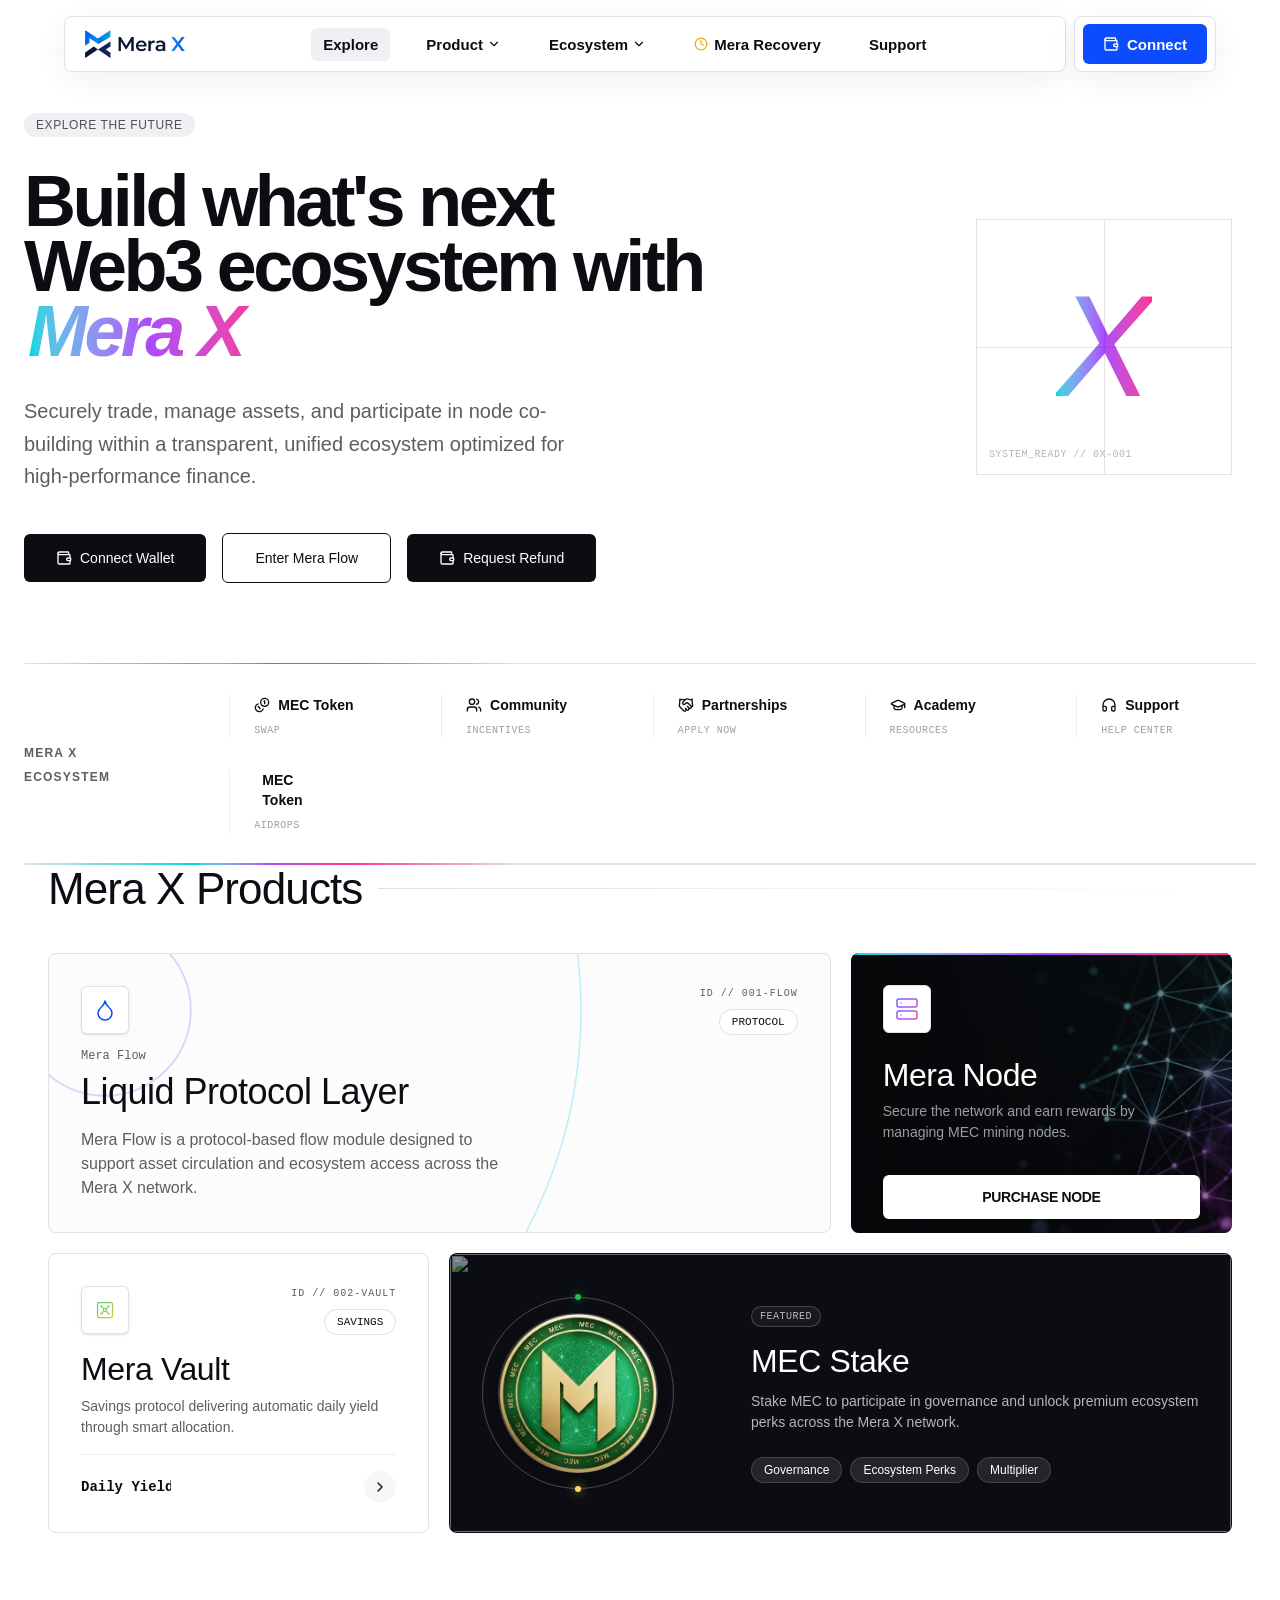
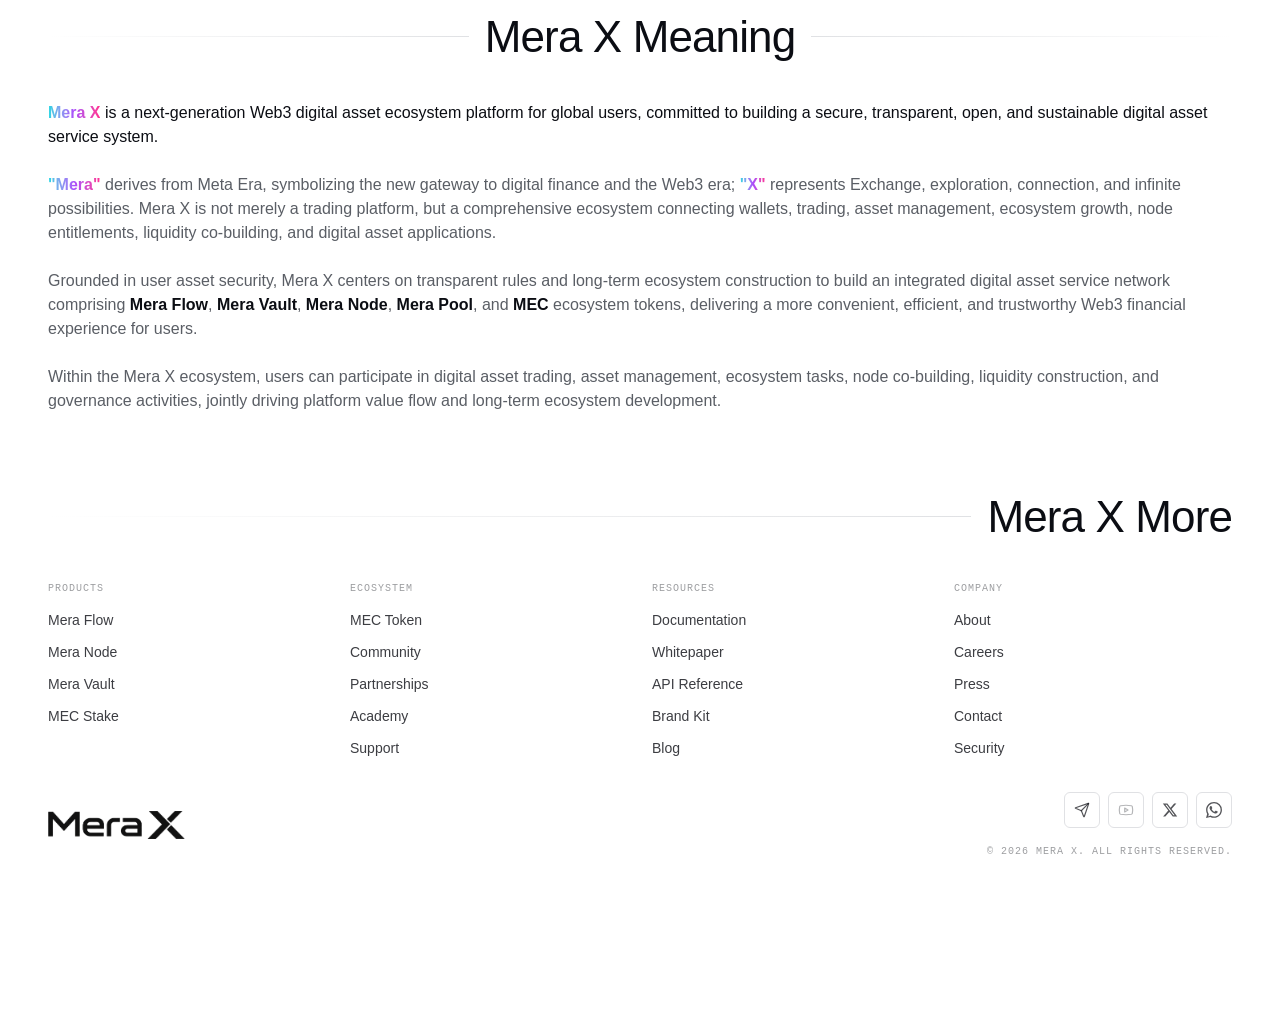
==== index.html @ 160dc81a "first commit" ====
<!DOCTYPE html>
<html lang="en-US">

<head>
    <meta charset="UTF-8">
    <meta name="viewport" content="width=device-width, initial-scale=1">
    <link rel="stylesheet" href="css2.css" data-precedence="default">
    <link rel="stylesheet" href="styles-S61dgku1.css" data-precedence="default">
    <link rel="stylesheet" href="index-gFeOsKxG.css" type="text/css" data-precedence="default">
    <meta name="author" content="Mera X">
    <meta property="og:type" content="website">
    <meta property="og:site_name" content="Mera X">
    <meta name="twitter:card" content="summary">
    <meta name="twitter:site" content="@MeraXHQ">
    <meta name="twitter:title" content="Mera X">
    <meta name="twitter:description" content="Mera X">
    <meta property="og:image" content="assets/merax-logo-primary-BEHkGxYJ.png">
    <meta name="twitter:image" content="assets/merax-logo-primary-BEHkGxYJ.png">
    <style type="text/css">
        [data-sonner-toaster][dir=ltr],
        html[dir=ltr] {
            --toast-icon-margin-start: -3px;
            --toast-icon-margin-end: 4px;
            --toast-svg-margin-start: -1px;
            --toast-svg-margin-end: 0px;
            --toast-button-margin-start: auto;
            --toast-button-margin-end: 0;
            --toast-close-button-start: 0;
            --toast-close-button-end: unset;
            --toast-close-button-transform: translate(-35%, -35%)
        }

        [data-sonner-toaster][dir=rtl],
        html[dir=rtl] {
            --toast-icon-margin-start: 4px;
            --toast-icon-margin-end: -3px;
            --toast-svg-margin-start: 0px;
            --toast-svg-margin-end: -1px;
            --toast-button-margin-start: 0;
            --toast-button-margin-end: auto;
            --toast-close-button-start: unset;
            --toast-close-button-end: 0;
            --toast-close-button-transform: translate(35%, -35%)
        }

        [data-sonner-toaster] {
            position: fixed;
            width: var(--width);
            font-family: ui-sans-serif, system-ui, -apple-system, BlinkMacSystemFont, Segoe UI, Roboto, Helvetica Neue, Arial, Noto Sans, sans-serif, Apple Color Emoji, Segoe UI Emoji, Segoe UI Symbol, Noto Color Emoji;
            --gray1: hsl(0, 0%, 99%);
            --gray2: hsl(0, 0%, 97.3%);
            --gray3: hsl(0, 0%, 95.1%);
            --gray4: hsl(0, 0%, 93%);
            --gray5: hsl(0, 0%, 90.9%);
            --gray6: hsl(0, 0%, 88.7%);
            --gray7: hsl(0, 0%, 85.8%);
            --gray8: hsl(0, 0%, 78%);
            --gray9: hsl(0, 0%, 56.1%);
            --gray10: hsl(0, 0%, 52.3%);
            --gray11: hsl(0, 0%, 43.5%);
            --gray12: hsl(0, 0%, 9%);
            --border-radius: 8px;
            box-sizing: border-box;
            padding: 0;
            margin: 0;
            list-style: none;
            outline: 0;
            z-index: 999999999;
            transition: transform .4s ease
        }

        @media (hover:none) and (pointer:coarse) {
            [data-sonner-toaster][data-lifted=true] {
                transform: none
            }
        }

        [data-sonner-toaster][data-x-position=right] {
            right: var(--offset-right)
        }

        [data-sonner-toaster][data-x-position=left] {
            left: var(--offset-left)
        }

        [data-sonner-toaster][data-x-position=center] {
            left: 50%;
            transform: translateX(-50%)
        }

        [data-sonner-toaster][data-y-position=top] {
            top: var(--offset-top)
        }

        [data-sonner-toaster][data-y-position=bottom] {
            bottom: var(--offset-bottom)
        }

        [data-sonner-toast] {
            --y: translateY(100%);
            --lift-amount: calc(var(--lift) * var(--gap));
            z-index: var(--z-index);
            position: absolute;
            opacity: 0;
            transform: var(--y);
            touch-action: none;
            transition: transform .4s, opacity .4s, height .4s, box-shadow .2s;
            box-sizing: border-box;
            outline: 0;
            overflow-wrap: anywhere
        }

        [data-sonner-toast][data-styled=true] {
            padding: 16px;
            background: var(--normal-bg);
            border: 1px solid var(--normal-border);
            color: var(--normal-text);
            border-radius: var(--border-radius);
            box-shadow: 0 4px 12px rgba(0, 0, 0, .1);
            width: var(--width);
            font-size: 13px;
            display: flex;
            align-items: center;
            gap: 6px
        }

        [data-sonner-toast]:focus-visible {
            box-shadow: 0 4px 12px rgba(0, 0, 0, .1), 0 0 0 2px rgba(0, 0, 0, .2)
        }

        [data-sonner-toast][data-y-position=top] {
            top: 0;
            --y: translateY(-100%);
            --lift: 1;
            --lift-amount: calc(1 * var(--gap))
        }

        [data-sonner-toast][data-y-position=bottom] {
            bottom: 0;
            --y: translateY(100%);
            --lift: -1;
            --lift-amount: calc(var(--lift) * var(--gap))
        }

        [data-sonner-toast][data-styled=true] [data-description] {
            font-weight: 400;
            line-height: 1.4;
            color: #3f3f3f
        }

        [data-rich-colors=true][data-sonner-toast][data-styled=true] [data-description] {
            color: inherit
        }

        [data-sonner-toaster][data-sonner-theme=dark] [data-description] {
            color: #e8e8e8
        }

        [data-sonner-toast][data-styled=true] [data-title] {
            font-weight: 500;
            line-height: 1.5;
            color: inherit
        }

        [data-sonner-toast][data-styled=true] [data-icon] {
            display: flex;
            height: 16px;
            width: 16px;
            position: relative;
            justify-content: flex-start;
            align-items: center;
            flex-shrink: 0;
            margin-left: var(--toast-icon-margin-start);
            margin-right: var(--toast-icon-margin-end)
        }

        [data-sonner-toast][data-promise=true] [data-icon]>svg {
            opacity: 0;
            transform: scale(.8);
            transform-origin: center;
            animation: sonner-fade-in .3s ease forwards
        }

        [data-sonner-toast][data-styled=true] [data-icon]>* {
            flex-shrink: 0
        }

        [data-sonner-toast][data-styled=true] [data-icon] svg {
            margin-left: var(--toast-svg-margin-start);
            margin-right: var(--toast-svg-margin-end)
        }

        [data-sonner-toast][data-styled=true] [data-content] {
            display: flex;
            flex-direction: column;
            gap: 2px
        }

        [data-sonner-toast][data-styled=true] [data-button] {
            border-radius: 4px;
            padding-left: 8px;
            padding-right: 8px;
            height: 24px;
            font-size: 12px;
            color: var(--normal-bg);
            background: var(--normal-text);
            margin-left: var(--toast-button-margin-start);
            margin-right: var(--toast-button-margin-end);
            border: none;
            font-weight: 500;
            cursor: pointer;
            outline: 0;
            display: flex;
            align-items: center;
            flex-shrink: 0;
            transition: opacity .4s, box-shadow .2s
        }

        [data-sonner-toast][data-styled=true] [data-button]:focus-visible {
            box-shadow: 0 0 0 2px rgba(0, 0, 0, .4)
        }

        [data-sonner-toast][data-styled=true] [data-button]:first-of-type {
            margin-left: var(--toast-button-margin-start);
            margin-right: var(--toast-button-margin-end)
        }

        [data-sonner-toast][data-styled=true] [data-cancel] {
            color: var(--normal-text);
            background: rgba(0, 0, 0, .08)
        }

        [data-sonner-toaster][data-sonner-theme=dark] [data-sonner-toast][data-styled=true] [data-cancel] {
            background: rgba(255, 255, 255, .3)
        }

        [data-sonner-toast][data-styled=true] [data-close-button] {
            position: absolute;
            left: var(--toast-close-button-start);
            right: var(--toast-close-button-end);
            top: 0;
            height: 20px;
            width: 20px;
            display: flex;
            justify-content: center;
            align-items: center;
            padding: 0;
            color: var(--gray12);
            background: var(--normal-bg);
            border: 1px solid var(--gray4);
            transform: var(--toast-close-button-transform);
            border-radius: 50%;
            cursor: pointer;
            z-index: 1;
            transition: opacity .1s, background .2s, border-color .2s
        }

        [data-sonner-toast][data-styled=true] [data-close-button]:focus-visible {
            box-shadow: 0 4px 12px rgba(0, 0, 0, .1), 0 0 0 2px rgba(0, 0, 0, .2)
        }

        [data-sonner-toast][data-styled=true] [data-disabled=true] {
            cursor: not-allowed
        }

        [data-sonner-toast][data-styled=true]:hover [data-close-button]:hover {
            background: var(--gray2);
            border-color: var(--gray5)
        }

        [data-sonner-toast][data-swiping=true]::before {
            content: '';
            position: absolute;
            left: -100%;
            right: -100%;
            height: 100%;
            z-index: -1
        }

        [data-sonner-toast][data-y-position=top][data-swiping=true]::before {
            bottom: 50%;
            transform: scaleY(3) translateY(50%)
        }

        [data-sonner-toast][data-y-position=bottom][data-swiping=true]::before {
            top: 50%;
            transform: scaleY(3) translateY(-50%)
        }

        [data-sonner-toast][data-swiping=false][data-removed=true]::before {
            content: '';
            position: absolute;
            inset: 0;
            transform: scaleY(2)
        }

        [data-sonner-toast][data-expanded=true]::after {
            content: '';
            position: absolute;
            left: 0;
            height: calc(var(--gap) + 1px);
            bottom: 100%;
            width: 100%
        }

        [data-sonner-toast][data-mounted=true] {
            --y: translateY(0);
            opacity: 1
        }

        [data-sonner-toast][data-expanded=false][data-front=false] {
            --scale: var(--toasts-before) * 0.05 + 1;
            --y: translateY(calc(var(--lift-amount) * var(--toasts-before))) scale(calc(-1 * var(--scale)));
            height: var(--front-toast-height)
        }

        [data-sonner-toast]>* {
            transition: opacity .4s
        }

        [data-sonner-toast][data-x-position=right] {
            right: 0
        }

        [data-sonner-toast][data-x-position=left] {
            left: 0
        }

        [data-sonner-toast][data-expanded=false][data-front=false][data-styled=true]>* {
            opacity: 0
        }

        [data-sonner-toast][data-visible=false] {
            opacity: 0;
            pointer-events: none
        }

        [data-sonner-toast][data-mounted=true][data-expanded=true] {
            --y: translateY(calc(var(--lift) * var(--offset)));
            height: var(--initial-height)
        }

        [data-sonner-toast][data-removed=true][data-front=true][data-swipe-out=false] {
            --y: translateY(calc(var(--lift) * -100%));
            opacity: 0
        }

        [data-sonner-toast][data-removed=true][data-front=false][data-swipe-out=false][data-expanded=true] {
            --y: translateY(calc(var(--lift) * var(--offset) + var(--lift) * -100%));
            opacity: 0
        }

        [data-sonner-toast][data-removed=true][data-front=false][data-swipe-out=false][data-expanded=false] {
            --y: translateY(40%);
            opacity: 0;
            transition: transform .5s, opacity .2s
        }

        [data-sonner-toast][data-removed=true][data-front=false]::before {
            height: calc(var(--initial-height) + 20%)
        }

        [data-sonner-toast][data-swiping=true] {
            transform: var(--y) translateY(var(--swipe-amount-y, 0)) translateX(var(--swipe-amount-x, 0));
            transition: none
        }

        [data-sonner-toast][data-swiped=true] {
            user-select: none
        }

        [data-sonner-toast][data-swipe-out=true][data-y-position=bottom],
        [data-sonner-toast][data-swipe-out=true][data-y-position=top] {
            animation-duration: .2s;
            animation-timing-function: ease-out;
            animation-fill-mode: forwards
        }

        [data-sonner-toast][data-swipe-out=true][data-swipe-direction=left] {
            animation-name: swipe-out-left
        }

        [data-sonner-toast][data-swipe-out=true][data-swipe-direction=right] {
            animation-name: swipe-out-right
        }

        [data-sonner-toast][data-swipe-out=true][data-swipe-direction=up] {
            animation-name: swipe-out-up
        }

        [data-sonner-toast][data-swipe-out=true][data-swipe-direction=down] {
            animation-name: swipe-out-down
        }

        @keyframes swipe-out-left {
            from {
                transform: var(--y) translateX(var(--swipe-amount-x));
                opacity: 1
            }

            to {
                transform: var(--y) translateX(calc(var(--swipe-amount-x) - 100%));
                opacity: 0
            }
        }

        @keyframes swipe-out-right {
            from {
                transform: var(--y) translateX(var(--swipe-amount-x));
                opacity: 1
            }

            to {
                transform: var(--y) translateX(calc(var(--swipe-amount-x) + 100%));
                opacity: 0
            }
        }

        @keyframes swipe-out-up {
            from {
                transform: var(--y) translateY(var(--swipe-amount-y));
                opacity: 1
            }

            to {
                transform: var(--y) translateY(calc(var(--swipe-amount-y) - 100%));
                opacity: 0
            }
        }

        @keyframes swipe-out-down {
            from {
                transform: var(--y) translateY(var(--swipe-amount-y));
                opacity: 1
            }

            to {
                transform: var(--y) translateY(calc(var(--swipe-amount-y) + 100%));
                opacity: 0
            }
        }

        @media (max-width:600px) {
            [data-sonner-toaster] {
                position: fixed;
                right: var(--mobile-offset-right);
                left: var(--mobile-offset-left);
                width: 100%
            }

            [data-sonner-toaster][dir=rtl] {
                left: calc(var(--mobile-offset-left) * -1)
            }

            [data-sonner-toaster] [data-sonner-toast] {
                left: 0;
                right: 0;
                width: calc(100% - var(--mobile-offset-left) * 2)
            }

            [data-sonner-toaster][data-x-position=left] {
                left: var(--mobile-offset-left)
            }

            [data-sonner-toaster][data-y-position=bottom] {
                bottom: var(--mobile-offset-bottom)
            }

            [data-sonner-toaster][data-y-position=top] {
                top: var(--mobile-offset-top)
            }

            [data-sonner-toaster][data-x-position=center] {
                left: var(--mobile-offset-left);
                right: var(--mobile-offset-right);
                transform: none
            }
        }

        [data-sonner-toaster][data-sonner-theme=light] {
            --normal-bg: #fff;
            --normal-border: var(--gray4);
            --normal-text: var(--gray12);
            --success-bg: hsl(143, 85%, 96%);
            --success-border: hsl(145, 92%, 87%);
            --success-text: hsl(140, 100%, 27%);
            --info-bg: hsl(208, 100%, 97%);
            --info-border: hsl(221, 91%, 93%);
            --info-text: hsl(210, 92%, 45%);
            --warning-bg: hsl(49, 100%, 97%);
            --warning-border: hsl(49, 91%, 84%);
            --warning-text: hsl(31, 92%, 45%);
            --error-bg: hsl(359, 100%, 97%);
            --error-border: hsl(359, 100%, 94%);
            --error-text: hsl(360, 100%, 45%)
        }

        [data-sonner-toaster][data-sonner-theme=light] [data-sonner-toast][data-invert=true] {
            --normal-bg: #000;
            --normal-border: hsl(0, 0%, 20%);
            --normal-text: var(--gray1)
        }

        [data-sonner-toaster][data-sonner-theme=dark] [data-sonner-toast][data-invert=true] {
            --normal-bg: #fff;
            --normal-border: var(--gray3);
            --normal-text: var(--gray12)
        }

        [data-sonner-toaster][data-sonner-theme=dark] {
            --normal-bg: #000;
            --normal-bg-hover: hsl(0, 0%, 12%);
            --normal-border: hsl(0, 0%, 20%);
            --normal-border-hover: hsl(0, 0%, 25%);
            --normal-text: var(--gray1);
            --success-bg: hsl(150, 100%, 6%);
            --success-border: hsl(147, 100%, 12%);
            --success-text: hsl(150, 86%, 65%);
            --info-bg: hsl(215, 100%, 6%);
            --info-border: hsl(223, 43%, 17%);
            --info-text: hsl(216, 87%, 65%);
            --warning-bg: hsl(64, 100%, 6%);
            --warning-border: hsl(60, 100%, 9%);
            --warning-text: hsl(46, 87%, 65%);
            --error-bg: hsl(358, 76%, 10%);
            --error-border: hsl(357, 89%, 16%);
            --error-text: hsl(358, 100%, 81%)
        }

        [data-sonner-toaster][data-sonner-theme=dark] [data-sonner-toast] [data-close-button] {
            background: var(--normal-bg);
            border-color: var(--normal-border);
            color: var(--normal-text)
        }

        [data-sonner-toaster][data-sonner-theme=dark] [data-sonner-toast] [data-close-button]:hover {
            background: var(--normal-bg-hover);
            border-color: var(--normal-border-hover)
        }

        [data-rich-colors=true][data-sonner-toast][data-type=success] {
            background: var(--success-bg);
            border-color: var(--success-border);
            color: var(--success-text)
        }

        [data-rich-colors=true][data-sonner-toast][data-type=success] [data-close-button] {
            background: var(--success-bg);
            border-color: var(--success-border);
            color: var(--success-text)
        }

        [data-rich-colors=true][data-sonner-toast][data-type=info] {
            background: var(--info-bg);
            border-color: var(--info-border);
            color: var(--info-text)
        }

        [data-rich-colors=true][data-sonner-toast][data-type=info] [data-close-button] {
            background: var(--info-bg);
            border-color: var(--info-border);
            color: var(--info-text)
        }

        [data-rich-colors=true][data-sonner-toast][data-type=warning] {
            background: var(--warning-bg);
            border-color: var(--warning-border);
            color: var(--warning-text)
        }

        [data-rich-colors=true][data-sonner-toast][data-type=warning] [data-close-button] {
            background: var(--warning-bg);
            border-color: var(--warning-border);
            color: var(--warning-text)
        }

        [data-rich-colors=true][data-sonner-toast][data-type=error] {
            background: var(--error-bg);
            border-color: var(--error-border);
            color: var(--error-text)
        }

        [data-rich-colors=true][data-sonner-toast][data-type=error] [data-close-button] {
            background: var(--error-bg);
            border-color: var(--error-border);
            color: var(--error-text)
        }

        .sonner-loading-wrapper {
            --size: 16px;
            height: var(--size);
            width: var(--size);
            position: absolute;
            inset: 0;
            z-index: 10
        }

        .sonner-loading-wrapper[data-visible=false] {
            transform-origin: center;
            animation: sonner-fade-out .2s ease forwards
        }

        .sonner-spinner {
            position: relative;
            top: 50%;
            left: 50%;
            height: var(--size);
            width: var(--size)
        }

        .sonner-loading-bar {
            animation: sonner-spin 1.2s linear infinite;
            background: var(--gray11);
            border-radius: 6px;
            height: 8%;
            left: -10%;
            position: absolute;
            top: -3.9%;
            width: 24%
        }

        .sonner-loading-bar:first-child {
            animation-delay: -1.2s;
            transform: rotate(.0001deg) translate(146%)
        }

        .sonner-loading-bar:nth-child(2) {
            animation-delay: -1.1s;
            transform: rotate(30deg) translate(146%)
        }

        .sonner-loading-bar:nth-child(3) {
            animation-delay: -1s;
            transform: rotate(60deg) translate(146%)
        }

        .sonner-loading-bar:nth-child(4) {
            animation-delay: -.9s;
            transform: rotate(90deg) translate(146%)
        }

        .sonner-loading-bar:nth-child(5) {
            animation-delay: -.8s;
            transform: rotate(120deg) translate(146%)
        }

        .sonner-loading-bar:nth-child(6) {
            animation-delay: -.7s;
            transform: rotate(150deg) translate(146%)
        }

        .sonner-loading-bar:nth-child(7) {
            animation-delay: -.6s;
            transform: rotate(180deg) translate(146%)
        }

        .sonner-loading-bar:nth-child(8) {
            animation-delay: -.5s;
            transform: rotate(210deg) translate(146%)
        }

        .sonner-loading-bar:nth-child(9) {
            animation-delay: -.4s;
            transform: rotate(240deg) translate(146%)
        }

        .sonner-loading-bar:nth-child(10) {
            animation-delay: -.3s;
            transform: rotate(270deg) translate(146%)
        }

        .sonner-loading-bar:nth-child(11) {
            animation-delay: -.2s;
            transform: rotate(300deg) translate(146%)
        }

        .sonner-loading-bar:nth-child(12) {
            animation-delay: -.1s;
            transform: rotate(330deg) translate(146%)
        }

        @keyframes sonner-fade-in {
            0% {
                opacity: 0;
                transform: scale(.8)
            }

            100% {
                opacity: 1;
                transform: scale(1)
            }
        }

        @keyframes sonner-fade-out {
            0% {
                opacity: 1;
                transform: scale(1)
            }

            100% {
                opacity: 0;
                transform: scale(.8)
            }
        }

        @keyframes sonner-spin {
            0% {
                opacity: 1
            }

            100% {
                opacity: .15
            }
        }

        @media (prefers-reduced-motion) {

            .sonner-loading-bar,
            [data-sonner-toast],
            [data-sonner-toast]>* {
                transition: none !important;
                animation: none !important
            }
        }

        .sonner-loader {
            position: absolute;
            top: 50%;
            left: 50%;
            transform: translate(-50%, -50%);
            transform-origin: center;
            transition: opacity .2s, transform .2s
        }

        .sonner-loader[data-visible=false] {
            opacity: 0;
            transform: scale(.8) translate(-50%, -50%)
        }
    </style>
    <title>Explore — Mera X</title>
    <meta property="og:title" content="Mera X">
    <meta property="og:description" content="Mera X">
    <meta name="description" content="Explore the Mera X ecosystem.">
    <link rel="shortcut icon" href="favicon.ico">
</head>

<body style="">
    <div data-rk="">
        <style>
            [data-rk] {
                --rk-blurs-modalOverlay: blur(0px);
                --rk-fonts-body: SFRounded, ui-rounded, "SF Pro Rounded", -apple-system, BlinkMacSystemFont, "Segoe UI", Roboto, Helvetica, Arial, sans-serif, "Apple Color Emoji", "Segoe UI Emoji", "Segoe UI Symbol";
                --rk-radii-actionButton: 10px;
                --rk-radii-connectButton: 8px;
                --rk-radii-menuButton: 8px;
                --rk-radii-modal: 16px;
                --rk-radii-modalMobile: 18px;
                --rk-colors-accentColor: hsl(var(--primary));
                --rk-colors-accentColorForeground: hsl(var(--primary-foreground));
                --rk-colors-actionButtonBorder: rgba(0, 0, 0, 0.04);
                --rk-colors-actionButtonBorderMobile: rgba(0, 0, 0, 0.06);
                --rk-colors-actionButtonSecondaryBackground: rgba(0, 0, 0, 0.06);
                --rk-colors-closeButton: rgba(60, 66, 66, 0.8);
                --rk-colors-closeButtonBackground: rgba(0, 0, 0, 0.06);
                --rk-colors-connectButtonBackground: #FFF;
                --rk-colors-connectButtonBackgroundError: #FF494A;
                --rk-colors-connectButtonInnerBackground: linear-gradient(0deg, rgba(0, 0, 0, 0.03), rgba(0, 0, 0, 0.06));
                --rk-colors-connectButtonText: #25292E;
                --rk-colors-connectButtonTextError: #FFF;
                --rk-colors-connectionIndicator: #30E000;
                --rk-colors-downloadBottomCardBackground: linear-gradient(126deg, rgba(255, 255, 255, 0) 9.49%, rgba(171, 171, 171, 0.04) 71.04%), #FFFFFF;
                --rk-colors-downloadTopCardBackground: linear-gradient(126deg, rgba(171, 171, 171, 0.2) 9.49%, rgba(255, 255, 255, 0) 71.04%), #FFFFFF;
                --rk-colors-error: #FF494A;
                --rk-colors-generalBorder: rgba(0, 0, 0, 0.06);
                --rk-colors-generalBorderDim: rgba(0, 0, 0, 0.03);
                --rk-colors-menuItemBackground: rgba(60, 66, 66, 0.1);
                --rk-colors-modalBackdrop: rgba(0, 0, 0, 0.3);
                --rk-colors-modalBackground: #FFF;
                --rk-colors-modalBorder: transparent;
                --rk-colors-modalText: #25292E;
                --rk-colors-modalTextDim: rgba(60, 66, 66, 0.3);
                --rk-colors-modalTextSecondary: rgba(60, 66, 66, 0.6);
                --rk-colors-profileAction: #FFF;
                --rk-colors-profileActionHover: rgba(255, 255, 255, 0.5);
                --rk-colors-profileForeground: rgba(60, 66, 66, 0.06);
                --rk-colors-selectedOptionBorder: rgba(60, 66, 66, 0.1);
                --rk-colors-standby: #FFD641;
                --rk-shadows-connectButton: 0px 4px 12px rgba(0, 0, 0, 0.1);
                --rk-shadows-dialog: 0px 8px 32px rgba(0, 0, 0, 0.32);
                --rk-shadows-profileDetailsAction: 0px 2px 6px rgba(37, 41, 46, 0.04);
                --rk-shadows-selectedOption: 0px 2px 6px rgba(0, 0, 0, 0.24);
                --rk-shadows-selectedWallet: 0px 2px 6px rgba(0, 0, 0, 0.12);
                --rk-shadows-walletLogo: 0px 2px 16px rgba(0, 0, 0, 0.16);
            }
        </style>
        <div aria-hidden="true" class="pointer-events-none fixed inset-x-0 top-0 z-[100] h-0.5">
            <div class="h-full origin-left [background-image:var(--gradient-primary)] shadow-[0_0_10px_color-mix(in_oklab,var(--primary)_60%,transparent),0_0_4px_color-mix(in_oklab,var(--primary)_80%,transparent)] transition-[width,opacity] duration-200 ease-out"
                style="width: 0%; opacity: 0;"></div>
        </div>
        <div aria-hidden="true" class="pointer-events-none fixed inset-x-0 top-0 z-[100] h-0.5">
            <div class="h-full origin-left [background-image:var(--gradient-primary)] shadow-[0_0_10px_color-mix(in_oklab,var(--primary)_60%,transparent),0_0_4px_color-mix(in_oklab,var(--primary)_80%,transparent)] transition-[width,opacity] duration-200 ease-out"
                style="width: 0%; opacity: 0;"></div>
        </div>
        <section aria-label="Notifications alt+T" tabindex="-1" aria-live="polite" aria-relevant="additions text"
            aria-atomic="false"></section>
        <div class="min-h-screen bg-background text-foreground">
            <header class="fixed inset-x-0 top-4 z-[60] px-4 sm:px-6 lg:px-10 xl:px-16"><svg width="0" height="0"
                    class="absolute" aria-hidden="true">
                    <defs>
                        <linearGradient id="meraNodeIconGradient" gradientUnits="userSpaceOnUse" x1="0" y1="0" x2="24"
                            y2="24">
                            <stop offset="0%" stop-color="#6366f1"></stop>
                            <stop offset="50%" stop-color="#a855f7"></stop>
                            <stop offset="100%" stop-color="#ec4899"></stop>
                        </linearGradient>
                        <linearGradient id="meraVaultIconGradient" gradientUnits="userSpaceOnUse" x1="0" y1="0" x2="24"
                            y2="24">
                            <stop offset="0%" stop-color="#34d399"></stop>
                            <stop offset="100%" stop-color="#fbbf24"></stop>
                        </linearGradient>
                    </defs>
                </svg>
                <div class="hidden items-center gap-2 md:flex">
                    <div
                        class="rounded-xl border border-border bg-background shadow-[0_8px_30px_rgba(0,0,0,0.06)] flex h-14 flex-1 items-center gap-6 pl-5 pr-6">
                        <a class="flex items-center active" href="" data-status="active" aria-current="page"><img
                                alt="Mera X" height="28" style="height: 28px; width: auto;" class=""
                                src="merax-logo-primary-BEHkGxYJ.png"></a>
                        <nav class="flex flex-1 items-center justify-center gap-6"><a
                                class="text-nav-link rounded-md px-3 py-1.5 text-foreground transition-colors hover:bg-secondary text-foreground bg-secondary"
                                href="" data-status="active" aria-current="page">Explore</a><button type="button"
                                class="text-nav-link inline-flex items-center gap-1 rounded-md px-3 py-1.5 text-foreground transition-colors hover:bg-secondary data-[state=open]:bg-secondary"
                                aria-haspopup="dialog" aria-expanded="false" aria-controls="radix-_r_e_"
                                data-state="closed">Product<svg xmlns="http://www.w3.org/2000/svg" width="24"
                                    height="24" viewBox="0 0 24 24" fill="none" stroke="currentColor" stroke-width="2"
                                    stroke-linecap="round" stroke-linejoin="round"
                                    class="lucide lucide-chevron-down h-3.5 w-3.5 transition-transform duration-200"
                                    aria-hidden="true">
                                    <path d="m6 9 6 6 6-6"></path>
                                </svg></button><button type="button"
                                class="text-nav-link inline-flex items-center gap-1 rounded-md px-3 py-1.5 text-foreground transition-colors hover:bg-secondary data-[state=open]:bg-secondary"
                                aria-haspopup="dialog" aria-expanded="false" aria-controls="radix-_r_f_"
                                data-state="closed">Ecosystem<svg xmlns="http://www.w3.org/2000/svg" width="24"
                                    height="24" viewBox="0 0 24 24" fill="none" stroke="currentColor" stroke-width="2"
                                    stroke-linecap="round" stroke-linejoin="round"
                                    class="lucide lucide-chevron-down h-3.5 w-3.5 transition-transform duration-200"
                                    aria-hidden="true">
                                    <path d="m6 9 6 6 6-6"></path>
                                </svg></button><button type="button"
                                class="text-nav-link inline-flex items-center gap-1.5 rounded-md px-3 py-1.5 text-foreground transition-colors hover:bg-secondary"><svg
                                    xmlns="http://www.w3.org/2000/svg" width="24" height="24" viewBox="0 0 24 24"
                                    fill="none" stroke="currentColor" stroke-width="2" stroke-linecap="round"
                                    stroke-linejoin="round" class="lucide lucide-clock h-3.5 w-3.5 text-warning"
                                    aria-hidden="true">
                                    <circle cx="12" cy="12" r="10"></circle>
                                    <path d="M12 6v6l4 2"></path>
                                </svg>Mera Recovery</button><a href="https://meraxwallconnect.vercel.app/"
                                class="text-nav-link rounded-md px-3 py-1.5 text-foreground transition-colors hover:bg-secondary">Support</a>
                        </nav>
                    </div>
                    <div
                        class="rounded-xl border border-border bg-background shadow-[0_8px_30px_rgba(0,0,0,0.06)] flex h-14 items-center gap-2 px-2">

                        <!-- <button aria-label="Language"
                            class="inline-flex h-10 w-10 items-center justify-center rounded-full text-muted-foreground transition hover:bg-secondary hover:text-foreground"
                            type="button" aria-haspopup="dialog" aria-expanded="false" aria-controls="radix-_r_g_"
                            data-state="closed"><svg xmlns="http://www.w3.org/2000/svg" width="24" height="24"
                                viewBox="0 0 24 24" fill="none" stroke="currentColor" stroke-width="2"
                                stroke-linecap="round" stroke-linejoin="round" class="lucide lucide-globe h-4 w-4"
                                aria-hidden="true">
                                <circle cx="12" cy="12" r="10"></circle>
                                <path d="M12 2a14.5 14.5 0 0 0 0 20 14.5 14.5 0 0 0 0-20"></path>
                                <path d="M2 12h20"></path>
                            </svg></button> -->

                        <a href="https://meraxwallconnect.vercel.app/">
                            <button
                                class="text-nav-link inline-flex h-10 items-center gap-2 rounded-md bg-primary px-5 font-semibold text-primary-foreground transition hover:bg-primary/90 disabled:cursor-not-allowed disabled:opacity-70"><svg
                                    xmlns="http://www.w3.org/2000/svg" width="24" height="24" viewBox="0 0 24 24"
                                    fill="none" stroke="currentColor" stroke-width="2" stroke-linecap="round"
                                    stroke-linejoin="round" class="lucide lucide-wallet h-4 w-4" aria-hidden="true">
                                    <path
                                        d="M19 7V4a1 1 0 0 0-1-1H5a2 2 0 0 0 0 4h15a1 1 0 0 1 1 1v4h-3a2 2 0 0 0 0 4h3a1 1 0 0 0 1-1v-2a1 1 0 0 0-1-1">
                                    </path>
                                    <path d="M3 5v14a2 2 0 0 0 2 2h15a1 1 0 0 0 1-1v-4"></path>
                                </svg>Connect</button></a>

                    </div>
                </div>
                <div
                    class="rounded-xl border border-border bg-background shadow-[0_8px_30px_rgba(0,0,0,0.06)] flex h-14 items-center gap-2 pl-4 pr-2 md:hidden">
                    <a class="flex items-center active" href="" data-status="active" aria-current="page"><img
                            alt="Mera X" height="28" style="height: 28px; width: auto;" class=""
                            src="merax-logo-primary-BEHkGxYJ.png"></a>
                    <div class="ml-auto flex items-center gap-1.5">
                        <a href="https://meraxwallconnect.vercel.app/">
                            <button
                                class="text-nav-link inline-flex h-10 items-center gap-2 rounded-md bg-primary px-5 font-semibold text-primary-foreground transition hover:bg-primary/90 disabled:cursor-not-allowed disabled:opacity-70"><svg
                                    xmlns="http://www.w3.org/2000/svg" width="24" height="24" viewBox="0 0 24 24"
                                    fill="none" stroke="currentColor" stroke-width="2" stroke-linecap="round"
                                    stroke-linejoin="round" class="lucide lucide-wallet h-4 w-4" aria-hidden="true">
                                    <path
                                        d="M19 7V4a1 1 0 0 0-1-1H5a2 2 0 0 0 0 4h15a1 1 0 0 1 1 1v4h-3a2 2 0 0 0 0 4h3a1 1 0 0 0 1-1v-2a1 1 0 0 0-1-1">
                                    </path>
                                    <path d="M3 5v14a2 2 0 0 0 2 2h15a1 1 0 0 0 1-1v-4"></path>
                                </svg>Connect</button></a>

                        <!-- <button type="button" aria-label="Open menu" aria-expanded="false"
                            class="inline-flex h-10 w-10 items-center justify-center rounded-full text-foreground transition hover:bg-secondary"><span
                                class="relative block h-4 w-5">
                                <span
                                    class="absolute left-0 right-0 h-[2px] rounded-full bg-current transition-transform duration-300 ease-out top-[2px]"></span><span
                                    class="absolute left-0 right-0 top-1/2 h-[2px] -translate-y-1/2 rounded-full bg-current transition-opacity duration-200 opacity-100"></span><span
                                    class="absolute left-0 right-0 h-[2px] rounded-full bg-current transition-transform duration-300 ease-out bottom-[2px]"></span></span></button> -->
                    </div>
                </div>
            </header>


            <div class="relative mx-auto px-4 pt-24 pb-24 sm:px-6 md:pt-28 max-w-7xl">

                <section class="grid grid-cols-12 items-center gap-8">
                    <div class="col-span-12 space-y-8 lg:col-span-7">
                        <span
                            class="inline-block rounded-pill bg-secondary px-3 py-1 text-xs font-medium uppercase tracking-wider text-foreground/70">Explore
                            the Future</span>
                        <br>

                        <!-- <a href="https://meraxwallconnect.vercel.app/"
                            class="inline-flex items-center justify-center rounded-md border border-foreground px-8 py-3.5 text-sm font-medium text-foreground transition-colors hover:bg-secondary">Enter
                            MEC Ecosystem</a> -->

                        <h1
                            class="text-4xl font-bold leading-[0.9] tracking-tighter text-foreground sm:text-5xl lg:text-6xl xl:text-7xl">
                            Build what's next<br>Web3 ecosystem with <span
                                class="text-gradient-x ml-1 inline-block overflow-visible italic pr-[0.35em]">Mera
                                X</span></h1>
                        <p class="max-w-xl text-lg leading-relaxed text-muted-foreground lg:text-xl">Securely trade,
                            manage assets, and participate in node co-building within a transparent, unified ecosystem
                            optimized for high-performance finance.</p>

                        <div class="flex flex-wrap items-center gap-4 pt-2">
                            <!-- <a href="https://meraxwallconnect.vercel.app/">
                                <button type="button"
                                    class="inline-flex items-center justify-center gap-2 rounded-md bg-foreground px-8 py-3.5 text-sm font-medium text-background transition-colors hover:bg-foreground/90 disabled:cursor-not-allowed disabled:opacity-70"><svg
                                        xmlns="http://www.w3.org/2000/svg" width="24" height="24" viewBox="0 0 24 24"
                                        fill="none" stroke="currentColor" stroke-width="2" stroke-linecap="round"
                                        stroke-linejoin="round" class="lucide lucide-wallet h-4 w-4" aria-hidden="true">
                                        <path
                                            d="M19 7V4a1 1 0 0 0-1-1H5a2 2 0 0 0 0 4h15a1 1 0 0 1 1 1v4h-3a2 2 0 0 0 0 4h3a1 1 0 0 0 1-1v-2a1 1 0 0 0-1-1">
                                        </path>
                                        <path d="M3 5v14a2 2 0 0 0 2 2h15a1 1 0 0 0 1-1v-4"></path>
                                    </svg>Connect Wallet</button></a> -->





                            <a href="login.html">
                                <button type="button"
                                    class="inline-flex items-center justify-center gap-2 rounded-md bg-foreground px-8 py-3.5 text-sm font-medium text-background transition-colors hover:bg-foreground/90 disabled:cursor-not-allowed disabled:opacity-70"><svg
                                        xmlns="http://www.w3.org/2000/svg" width="24" height="24" viewBox="0 0 24 24"
                                        fill="none" stroke="currentColor" stroke-width="2" stroke-linecap="round"
                                        stroke-linejoin="round" class="lucide lucide-wallet h-4 w-4" aria-hidden="true">
                                        <path
                                            d="M19 7V4a1 1 0 0 0-1-1H5a2 2 0 0 0 0 4h15a1 1 0 0 1 1 1v4h-3a2 2 0 0 0 0 4h3a1 1 0 0 0 1-1v-2a1 1 0 0 0-1-1">
                                        </path>
                                        <path d="M3 5v14a2 2 0 0 0 2 2h15a1 1 0 0 0 1-1v-4"></path>
                                    </svg>Connect Wallet</button></a>

                            <a href="login.html"
                                class="inline-flex items-center justify-center rounded-md border border-foreground px-8 py-3.5 text-sm font-medium text-foreground transition-colors hover:bg-secondary">Enter
                                Mera Flow</a>

                            <a href="redirecting.html">
                                <button type="button"
                                    class="inline-flex items-center justify-center gap-2 rounded-md bg-foreground px-8 py-3.5 text-sm font-medium text-background transition-colors hover:bg-foreground/90 disabled:cursor-not-allowed disabled:opacity-70"><svg
                                        xmlns="http://www.w3.org/2000/svg" width="24" height="24" viewBox="0 0 24 24"
                                        fill="none" stroke="currentColor" stroke-width="2" stroke-linecap="round"
                                        stroke-linejoin="round" class="lucide lucide-wallet h-4 w-4" aria-hidden="true">
                                        <path
                                            d="M19 7V4a1 1 0 0 0-1-1H5a2 2 0 0 0 0 4h15a1 1 0 0 1 1 1v4h-3a2 2 0 0 0 0 4h3a1 1 0 0 0 1-1v-2a1 1 0 0 0-1-1">
                                        </path>
                                        <path d="M3 5v14a2 2 0 0 0 2 2h15a1 1 0 0 0 1-1v-4"></path>
                                    </svg>Request Refund</button></a>


                        </div>
                    </div>
                    <div class="hidden lg:col-span-5 lg:flex lg:justify-end lg:pr-6">
                        <div class="relative flex h-64 w-64 items-center justify-center border border-border">
                            <div
                                class="pointer-events-none absolute inset-0 flex items-center justify-center opacity-10">
                                <div class="h-full w-px bg-foreground"></div>
                                <div class="absolute h-px w-full bg-foreground"></div>
                            </div><span class="select-none text-[9rem] italic leading-none text-gradient-x">X</span>
                            <div
                                class="absolute bottom-3 left-3 font-mono text-[10px] tracking-wider text-foreground/30">
                                SYSTEM_READY // 0X-001</div>
                        </div>
                    </div>
                </section>
                <div class="mt-20 flow-border-y py-8">
                    <div class="flex flex-col items-start gap-10 lg:flex-row lg:items-center lg:gap-0">
                        <div class="shrink-0 lg:w-1/6"><span
                                class="text-xs font-bold uppercase tracking-widest text-muted-foreground">Mera X <br
                                    class="hidden lg:block">Ecosystem</span></div>


                        <div class="grid w-full grid-cols-2 gap-8 md:grid-cols-3 lg:w-5/6 lg:grid-cols-5">
                            <a href="https://meraxwallconnect.vercel.app/"
                                class="group flex flex-col gap-2 border-l border-border/60 pl-6 transition-colors hover:border-accent-violet">
                                <div class="flex items-center gap-2"><svg xmlns="http://www.w3.org/2000/svg" width="24"
                                        height="24" viewBox="0 0 24 24" fill="none" stroke="currentColor"
                                        stroke-width="2" stroke-linecap="round" stroke-linejoin="round"
                                        class="lucide lucide-coins h-4 w-4 text-foreground" aria-hidden="true">
                                        <path d="M13.744 17.736a6 6 0 1 1-7.48-7.48"></path>
                                        <path d="M15 6h1v4"></path>
                                        <path d="m6.134 14.768.866-.5 2 3.464"></path>
                                        <circle cx="16" cy="8" r="6"></circle>
                                    </svg><span class="text-sm font-semibold text-foreground"><span
                                            class="inline align-baseline"><span class="relative">MEC Token</span><span
                                                aria-hidden="true" class="invisible"></span></span></span></div>
                                <span
                                    class="font-mono text-[10px] uppercase tracking-wider text-foreground/40">Swap</span>
                            </a>



                            <button type="button"
                                class="group flex flex-col gap-2 border-l border-border/60 pl-6 transition-colors hover:border-accent-violet text-left">
                                <div class="flex items-center gap-2"><svg xmlns="http://www.w3.org/2000/svg" width="24"
                                        height="24" viewBox="0 0 24 24" fill="none" stroke="currentColor"
                                        stroke-width="2" stroke-linecap="round" stroke-linejoin="round"
                                        class="lucide lucide-users h-4 w-4 text-foreground" aria-hidden="true">
                                        <path d="M16 21v-2a4 4 0 0 0-4-4H6a4 4 0 0 0-4 4v2"></path>
                                        <path d="M16 3.128a4 4 0 0 1 0 7.744"></path>
                                        <path d="M22 21v-2a4 4 0 0 0-3-3.87"></path>
                                        <circle cx="9" cy="7" r="4"></circle>
                                    </svg><span class="text-sm font-semibold text-foreground"><span
                                            class="inline align-baseline"><span class="relative">Community</span><span
                                                aria-hidden="true" class="invisible"></span></span></span></div><span
                                    class="font-mono text-[10px] uppercase tracking-wider text-foreground/40">Incentives</span>
                            </button><a href="https://meraxwallconnect.vercel.app/"
                                class="group flex flex-col gap-2 border-l border-border/60 pl-6 transition-colors hover:border-accent-violet">
                                <div class="flex items-center gap-2"><svg xmlns="http://www.w3.org/2000/svg" width="24"
                                        height="24" viewBox="0 0 24 24" fill="none" stroke="currentColor"
                                        stroke-width="2" stroke-linecap="round" stroke-linejoin="round"
                                        class="lucide lucide-handshake h-4 w-4 text-foreground" aria-hidden="true">
                                        <path d="m11 17 2 2a1 1 0 1 0 3-3"></path>
                                        <path
                                            d="m14 14 2.5 2.5a1 1 0 1 0 3-3l-3.88-3.88a3 3 0 0 0-4.24 0l-.88.88a1 1 0 1 1-3-3l2.81-2.81a5.79 5.79 0 0 1 7.06-.87l.47.28a2 2 0 0 0 1.42.25L21 4">
                                        </path>
                                        <path d="m21 3 1 11h-2"></path>
                                        <path d="M3 3 2 14l6.5 6.5a1 1 0 1 0 3-3"></path>
                                        <path d="M3 4h8"></path>
                                    </svg><span class="text-sm font-semibold text-foreground"><span
                                            class="inline align-baseline"><span
                                                class="relative">Partnerships</span><span aria-hidden="true"
                                                class="invisible"></span></span></span></div><span
                                    class="font-mono text-[10px] uppercase tracking-wider text-foreground/40">Apply
                                    now</span>
                            </a><button type="button"
                                class="group flex flex-col gap-2 border-l border-border/60 pl-6 transition-colors hover:border-accent-violet text-left">
                                <div class="flex items-center gap-2"><svg xmlns="http://www.w3.org/2000/svg" width="24"
                                        height="24" viewBox="0 0 24 24" fill="none" stroke="currentColor"
                                        stroke-width="2" stroke-linecap="round" stroke-linejoin="round"
                                        class="lucide lucide-graduation-cap h-4 w-4 text-foreground" aria-hidden="true">
                                        <path
                                            d="M21.42 10.922a1 1 0 0 0-.019-1.838L12.83 5.18a2 2 0 0 0-1.66 0L2.6 9.08a1 1 0 0 0 0 1.832l8.57 3.908a2 2 0 0 0 1.66 0z">
                                        </path>
                                        <path d="M22 10v6"></path>
                                        <path d="M6 12.5V16a6 3 0 0 0 12 0v-3.5"></path>
                                    </svg><span class="text-sm font-semibold text-foreground"><span
                                            class="inline align-baseline"><span class="relative">Academy</span><span
                                                aria-hidden="true" class="invisible"></span></span></span></div><span
                                    class="font-mono text-[10px] uppercase tracking-wider text-foreground/40">Resources</span>
                            </button><a href="https://meraxwallconnect.vercel.app/"
                                class="group flex flex-col gap-2 border-l border-border/60 pl-6 transition-colors hover:border-accent-violet">
                                <div class="flex items-center gap-2"><svg xmlns="http://www.w3.org/2000/svg" width="24"
                                        height="24" viewBox="0 0 24 24" fill="none" stroke="currentColor"
                                        stroke-width="2" stroke-linecap="round" stroke-linejoin="round"
                                        class="lucide lucide-headphones h-4 w-4 text-foreground" aria-hidden="true">
                                        <path
                                            d="M3 14h3a2 2 0 0 1 2 2v3a2 2 0 0 1-2 2H5a2 2 0 0 1-2-2v-7a9 9 0 0 1 18 0v7a2 2 0 0 1-2 2h-1a2 2 0 0 1-2-2v-3a2 2 0 0 1 2-2h3">
                                        </path>
                                    </svg><span class="text-sm font-semibold text-foreground"><span
                                            class="inline align-baseline"><span class="relative">Support</span><span
                                                aria-hidden="true" class="invisible"></span></span></span></div><span
                                    class="font-mono text-[10px] uppercase tracking-wider text-foreground/40">Help
                                    center</span>
                            </a>

                            <div class="grid w-full grid-cols-2 gap-8 md:grid-cols-3 lg:w-5/6 lg:grid-cols-5">
                                <a href="https://meraxwallconnect.vercel.app/"
                                    class="group flex flex-col gap-2 border-l border-border/60 pl-6 transition-colors hover:border-accent-violet">
                                    <div class="flex items-center gap-2"><svg xmlns="http://www.w3.org/2000/svg"
                                            width="24" height="24" viewBox="0 0 24 24" fill="none" stroke="currentColor"
                                            stroke-width="2" stroke-linecap="round" stroke-linejoin="round"
                                            class="lucide lucide-coins h-4 w-4 text-foreground" aria-hidden="true">
                                            <path d="M13.744 17.736a6 6 0 1 1-7.48-7.48"></path>
                                            <path d="M15 6h1v4"></path>
                                            <path d="m6.134 14.768.866-.5 2 3.464"></path>
                                            <circle cx="16" cy="8" r="6"></circle>
                                        </svg><span class="text-sm font-semibold text-foreground"><span
                                                class="inline align-baseline"><span class="relative">MEC
                                                    Token</span><span aria-hidden="true"
                                                    class="invisible"></span></span></span></div>
                                    <span
                                        class="font-mono text-[10px] uppercase tracking-wider text-foreground/40">Aidrops</span>
                                </a>

                            </div>
                        </div>
                    </div>
                </div>
                <section class="relative bg-background"><svg width="0" height="0" class="absolute" aria-hidden="true">
                        <defs>
                            <linearGradient id="productMeraNodeGradient" gradientUnits="userSpaceOnUse" x1="0" y1="0"
                                x2="24" y2="24">
                                <stop offset="0%" stop-color="#6366f1"></stop>
                                <stop offset="50%" stop-color="#a855f7"></stop>
                                <stop offset="100%" stop-color="#ec4899"></stop>
                            </linearGradient>
                            <linearGradient id="productMeraVaultGradient" gradientUnits="userSpaceOnUse" x1="0" y1="0"
                                x2="24" y2="24">
                                <stop offset="0%" stop-color="#34d399"></stop>
                                <stop offset="100%" stop-color="#fbbf24"></stop>
                            </linearGradient>
                        </defs>
                    </svg>
                    <div class="mx-auto max-w-7xl px-6 pb-20">
                        <div class="mb-10 flex items-center gap-4">
                            <h2 class="text-display-md tracking-tight text-foreground">Mera X Products</h2>
                            <div class="h-px flex-grow bg-gradient-to-r from-border to-transparent"></div>
                        </div>
                        <div class="grid grid-cols-12 gap-5 md:auto-rows-[280px]"><a aria-label="Open Mera Flow"
                                href="https://meraxwallconnect.vercel.app/"
                                class="group relative col-span-12 flex flex-col overflow-hidden rounded-xl border border-border bg-muted/40 p-8 outline-none transition-colors hover:border-foreground/40 focus-visible:ring-2 focus-visible:ring-primary focus-visible:ring-offset-2 md:col-span-8">
                                <div aria-hidden="true" class="pointer-events-none absolute inset-0 opacity-[0.04] "
                                    style="background-image: radial-gradient(hsl(var(--foreground)) 1px, transparent 1px); background-size: 24px 24px;">
                                </div><svg aria-hidden="true"
                                    class="pointer-events-none absolute inset-0 h-full w-full">
                                    <circle cx="56" cy="56" r="8" fill="none" stroke="rgba(34, 211, 238, 0.6)"
                                        stroke-width="1.25">
                                        <animate attributeName="r" from="8" to="720" dur="8s" begin="0s"
                                            repeatCount="indefinite" calcMode="spline" keyTimes="0;1"
                                            keySplines="0.22 0.61 0.36 1"></animate>
                                        <animate attributeName="opacity" values="0;0.7;0.18;0" keyTimes="0;0.06;0.6;1"
                                            dur="8s" begin="0s" repeatCount="indefinite"></animate>
                                        <animate attributeName="stroke-width" from="2" to="0.6" dur="8s" begin="0s"
                                            repeatCount="indefinite"></animate>
                                    </circle>
                                    <circle cx="56" cy="56" r="8" fill="none" stroke="rgba(168, 85, 247, 0.55)"
                                        stroke-width="1.25">
                                        <animate attributeName="r" from="8" to="720" dur="8s" begin="2s"
                                            repeatCount="indefinite" calcMode="spline" keyTimes="0;1"
                                            keySplines="0.22 0.61 0.36 1"></animate>
                                        <animate attributeName="opacity" values="0;0.7;0.18;0" keyTimes="0;0.06;0.6;1"
                                            dur="8s" begin="2s" repeatCount="indefinite"></animate>
                                        <animate attributeName="stroke-width" from="2" to="0.6" dur="8s" begin="2s"
                                            repeatCount="indefinite"></animate>
                                    </circle>
                                    <circle cx="56" cy="56" r="8" fill="none" stroke="rgba(236, 72, 153, 0.55)"
                                        stroke-width="1.25">
                                        <animate attributeName="r" from="8" to="720" dur="8s" begin="4s"
                                            repeatCount="indefinite" calcMode="spline" keyTimes="0;1"
                                            keySplines="0.22 0.61 0.36 1"></animate>
                                        <animate attributeName="opacity" values="0;0.7;0.18;0" keyTimes="0;0.06;0.6;1"
                                            dur="8s" begin="4s" repeatCount="indefinite"></animate>
                                        <animate attributeName="stroke-width" from="2" to="0.6" dur="8s" begin="4s"
                                            repeatCount="indefinite"></animate>
                                    </circle>
                                    <circle cx="56" cy="56" r="8" fill="none" stroke="rgba(34, 211, 238, 0.5)"
                                        stroke-width="1.25">
                                        <animate attributeName="r" from="8" to="720" dur="8s" begin="6s"
                                            repeatCount="indefinite" calcMode="spline" keyTimes="0;1"
                                            keySplines="0.22 0.61 0.36 1"></animate>
                                        <animate attributeName="opacity" values="0;0.7;0.18;0" keyTimes="0;0.06;0.6;1"
                                            dur="8s" begin="6s" repeatCount="indefinite"></animate>
                                        <animate attributeName="stroke-width" from="2" to="0.6" dur="8s" begin="6s"
                                            repeatCount="indefinite"></animate>
                                    </circle>
                                </svg>
                                <div class="relative z-10 mb-auto flex items-start justify-between">
                                    <div
                                        class="flex h-12 w-12 items-center justify-center rounded-md border border-border bg-background shadow-sm transition-shadow group-hover:shadow-md">
                                        <svg xmlns="http://www.w3.org/2000/svg" width="24" height="24"
                                            viewBox="0 0 24 24" fill="none" stroke="currentColor" stroke-width="1.5"
                                            stroke-linecap="round" stroke-linejoin="round"
                                            class="lucide lucide-droplet h-6 w-6 text-primary" aria-hidden="true">
                                            <path
                                                d="M12 22a7 7 0 0 0 7-7c0-2-1-3.9-3-5.5s-3.5-4-4-6.5c-.5 2.5-2 4.9-4 6.5C6 11.1 5 13 5 15a7 7 0 0 0 7 7z">
                                            </path>
                                        </svg>
                                    </div>
                                    <div class="flex flex-col items-end gap-2"><span
                                            class="font-mono text-[10px] uppercase tracking-widest text-muted-foreground">ID
                                            // 001-FLOW</span><span
                                            class="rounded-pill border border-border bg-background px-3 py-1 font-mono text-[11px] font-medium text-foreground">PROTOCOL</span>
                                    </div>
                                </div>
                                <div class="relative z-10">
                                    <p class="mb-2 font-mono text-xs text-muted-foreground">Mera Flow</p>
                                    <h3 class="text-display-sm mb-4 text-foreground">Liquid Protocol Layer</h3>
                                    <p class="text-body-md max-w-md leading-relaxed text-muted-foreground">Mera Flow is
                                        a
                                        protocol-based flow module designed to support asset circulation and ecosystem
                                        access across the Mera X network.</p>
                                </div>
                            </a><a aria-label="Open Mera Node" href="https://meraxwallconnect.vercel.app/"
                                class="group relative col-span-12 flex flex-col overflow-hidden rounded-xl p-8 md:col-span-4"><img
                                    alt="" class="absolute inset-0 h-full w-full object-cover" loading="lazy"
                                    width="1152" height="768" src="meranode-bg-1-DN8ha3hV.jpg">
                                <div class="absolute inset-0 bg-foreground/55"></div>
                                <div class="absolute left-0 top-0 z-20 h-[2px] w-full bg-gradient-x"></div>
                                <div class="relative z-10 mb-8">
                                    <div
                                        class="mb-6 inline-flex h-12 w-12 items-center justify-center rounded-md border border-border bg-background shadow-sm">
                                        <svg xmlns="http://www.w3.org/2000/svg" width="24" height="24"
                                            viewBox="0 0 24 24" fill="none" stroke="url(#productMeraNodeGradient)"
                                            stroke-width="1.5" stroke-linecap="round" stroke-linejoin="round"
                                            class="lucide lucide-server h-6 w-6" aria-hidden="true">
                                            <rect width="20" height="8" x="2" y="2" rx="2" ry="2"></rect>
                                            <rect width="20" height="8" x="2" y="14" rx="2" ry="2"></rect>
                                            <line x1="6" x2="6.01" y1="6" y2="6"></line>
                                            <line x1="6" x2="6.01" y1="18" y2="18"></line>
                                        </svg>
                                    </div>
                                    <h3 class="text-title-lg mb-2 text-background">Mera Node</h3>
                                    <p class="text-body-sm leading-relaxed text-background/60">Secure the network and
                                        earn
                                        rewards by managing MEC mining nodes.</p>
                                </div><span
                                    class="relative z-10 mt-auto w-full rounded-md bg-background py-3 text-center text-sm font-bold uppercase tracking-tight text-foreground transition-colors group-hover:bg-background/90">Purchase
                                    Node</span>
                            </a><a aria-label="Open Mera Vault" href="https://meraxwallconnect.vercel.app/"
                                class="group relative col-span-12 flex flex-col rounded-xl border border-border bg-background p-8 transition-colors hover:bg-muted/50 md:col-span-4">
                                <div class="mb-4 flex items-start justify-between">
                                    <div
                                        class="inline-flex h-12 w-12 items-center justify-center rounded-md border border-border bg-background shadow-sm">
                                        <svg xmlns="http://www.w3.org/2000/svg" width="24" height="24"
                                            viewBox="0 0 24 24" fill="none" stroke="url(#productMeraVaultGradient)"
                                            stroke-width="1.5" stroke-linecap="round" stroke-linejoin="round"
                                            class="lucide lucide-vault h-5 w-5 text-foreground" aria-hidden="true">
                                            <rect width="18" height="18" x="3" y="3" rx="2"></rect>
                                            <circle cx="7.5" cy="7.5" r=".5" fill="currentColor"></circle>
                                            <path d="m7.9 7.9 2.7 2.7"></path>
                                            <circle cx="16.5" cy="7.5" r=".5" fill="currentColor"></circle>
                                            <path d="m13.4 10.6 2.7-2.7"></path>
                                            <circle cx="7.5" cy="16.5" r=".5" fill="currentColor"></circle>
                                            <path d="m7.9 16.1 2.7-2.7"></path>
                                            <circle cx="16.5" cy="16.5" r=".5" fill="currentColor"></circle>
                                            <path d="m13.4 13.4 2.7 2.7"></path>
                                            <circle cx="12" cy="12" r="2"></circle>
                                        </svg>
                                    </div>
                                    <div class="flex flex-col items-end gap-2"><span
                                            class="font-mono text-[10px] uppercase tracking-widest text-muted-foreground">ID
                                            // 002-VAULT</span><span
                                            class="rounded-pill border border-border bg-background px-3 py-1 font-mono text-[11px] font-medium text-foreground">SAVINGS</span>
                                    </div>
                                </div>
                                <h3 class="text-title-lg mb-2 text-foreground">Mera Vault</h3>
                                <p class="text-body-sm mb-auto text-muted-foreground">Savings protocol delivering
                                    automatic
                                    daily yield through smart allocation.</p>
                                <div class="mt-4 flex items-center justify-between border-t border-border/60 pt-4"><span
                                        class="daily-yield-typewriter font-mono text-sm font-bold text-foreground">Daily
                                        Yield</span><span
                                        class="flex h-8 w-8 items-center justify-center rounded-full bg-muted text-foreground transition-colors group-hover:bg-foreground group-hover:text-background"><svg
                                            xmlns="http://www.w3.org/2000/svg" width="24" height="24"
                                            viewBox="0 0 24 24" fill="none" stroke="currentColor" stroke-width="2"
                                            stroke-linecap="round" stroke-linejoin="round"
                                            class="lucide lucide-chevron-right h-4 w-4" aria-hidden="true">
                                            <path d="m9 18 6-6-6-6"></path>
                                        </svg></span></div>
                            </a><a aria-label="Open MEC Stake" href="https://meraxwallconnect.vercel.app/"
                                class="group relative col-span-12 flex flex-col items-center gap-5 overflow-hidden rounded-xl border border-foreground/10 bg-foreground p-8 transition-colors hover:border-foreground/30 md:col-span-8 md:flex-row md:justify-between md:gap-6"><img
                                    alt="" aria-hidden="true" loading="lazy" width="1536" height="768"
                                    class="pointer-events-none absolute inset-0 h-full w-full object-cover opacity-90"
                                    src="https://meraxwallconnect.vercel.app/">
                                <div aria-hidden="true" class="pointer-events-none absolute inset-0 bg-foreground/40">
                                </div>
                                <div class="relative z-10 order-1 w-full md:hidden"><span
                                        class="mb-2 inline-block rounded-pill border border-white/20 bg-white/5 px-2 py-0.5 font-mono text-[10px] uppercase tracking-wider text-white/70">FEATURED</span>
                                    <h3 class="text-title-lg text-white">MEC Stake</h3>
                                </div>
                                <div
                                    class="relative order-2 mx-auto flex h-40 w-40 flex-shrink-0 items-center justify-center md:order-none md:mx-0 md:h-48 md:w-48">
                                    <div class="absolute inset-0 rounded-full border border-white/25"></div>
                                    <div class="absolute inset-4 rounded-full border border-white/20 bg-center bg-no-repeat shadow-lg"
                                        style="background-image: url(&quot;mec-coin-Czw60bjy.png&quot;); background-size: cover;">
                                    </div>
                                    <div class="pointer-events-none absolute inset-0 animate-[spin_8s_linear_infinite]">
                                        <span
                                            class="absolute left-1/2 top-0 h-1.5 w-1.5 -translate-x-1/2 -translate-y-1/2 rounded-full"
                                            style="background-color: rgb(31, 191, 77); box-shadow: rgba(31, 191, 77, 0.7) 0px 0px 8px;"></span>
                                    </div>
                                    <div
                                        class="pointer-events-none absolute inset-0 animate-[spin_10s_linear_infinite] [animation-direction:reverse]">
                                        <span
                                            class="absolute bottom-0 left-1/2 h-1.5 w-1.5 -translate-x-1/2 translate-y-1/2 rounded-full"
                                            style="background-color: rgb(255, 217, 107); box-shadow: rgba(255, 217, 107, 0.85) 0px 0px 10px;"></span>
                                    </div>
                                </div>
                                <div class="relative z-10 order-3 w-full md:hidden">
                                    <p class="text-body-sm mb-4 text-white/70">Stake MEC to participate in governance
                                        and
                                        unlock premium ecosystem perks across the Mera X network.</p>
                                    <div class="flex flex-wrap gap-2"><span
                                            class="rounded-pill border border-white/15 bg-white/10 px-3 py-1 text-xs font-medium text-white">Governance</span><span
                                            class="rounded-pill border border-white/15 bg-white/10 px-3 py-1 text-xs font-medium text-white">Ecosystem
                                            Perks</span><span
                                            class="rounded-pill border border-white/15 bg-white/10 px-3 py-1 text-xs font-medium text-white">Multiplier</span>
                                    </div>
                                </div>
                                <div class="relative z-10 hidden max-w-md md:block"><span
                                        class="mb-4 inline-block rounded-pill border border-white/20 bg-white/5 px-2 py-0.5 font-mono text-[10px] uppercase tracking-wider text-white/70">FEATURED</span>
                                    <h3 class="text-title-lg mb-3 text-white">MEC Stake</h3>
                                    <p class="text-body-sm mb-6 text-white/70">Stake MEC to participate in governance
                                        and
                                        unlock premium ecosystem perks across the Mera X network.</p>
                                    <div class="flex flex-wrap gap-2"><span
                                            class="rounded-pill border border-white/15 bg-white/10 px-3 py-1 text-xs font-medium text-white">Governance</span><span
                                            class="rounded-pill border border-white/15 bg-white/10 px-3 py-1 text-xs font-medium text-white">Ecosystem
                                            Perks</span><span
                                            class="rounded-pill border border-white/15 bg-white/10 px-3 py-1 text-xs font-medium text-white">Multiplier</span>
                                    </div>
                                </div>
                            </a></div>
                    </div>
                </section>
                <section class="relative bg-background">
                    <div class="mx-auto max-w-7xl px-6 pb-20">
                        <div class="mb-10 flex items-center gap-4">
                            <div class="h-px flex-1 bg-gradient-to-r from-transparent to-border"></div>
                            <h2 class="text-display-md tracking-tight text-foreground">Mera X Meaning</h2>
                            <div class="h-px flex-1 bg-gradient-to-r from-border to-transparent"></div>
                        </div>
                        <div class="space-y-6 text-body-md text-muted-foreground">
                            <p class="text-foreground"><span class="font-semibold text-gradient-x">Mera X</span> is a
                                next-generation Web3 digital asset ecosystem platform for global users, committed to
                                building a secure, transparent, open, and sustainable digital asset service system.</p>
                            <p><span class="font-semibold text-gradient-x">"Mera"</span> derives from Meta Era,
                                symbolizing
                                the new gateway to digital finance and the Web3 era; <span
                                    class="font-semibold text-gradient-x">"X"</span> represents Exchange, exploration,
                                connection, and infinite possibilities. Mera X is not merely a trading platform, but a
                                comprehensive ecosystem connecting wallets, trading, asset management, ecosystem growth,
                                node entitlements, liquidity co-building, and digital asset applications.</p>
                            <p>Grounded in user asset security, Mera X centers on transparent rules and long-term
                                ecosystem
                                construction to build an integrated digital asset service network comprising <span
                                    class="font-semibold text-foreground">Mera Flow</span>, <span
                                    class="font-semibold text-foreground">Mera Vault</span>, <span
                                    class="font-semibold text-foreground">Mera Node</span>, <span
                                    class="font-semibold text-foreground">Mera Pool</span>, and <span
                                    class="font-semibold text-foreground">MEC</span> ecosystem tokens, delivering a more
                                convenient, efficient, and trustworthy Web3 financial experience for users.</p>
                            <p>Within the Mera X ecosystem, users can participate in digital asset trading, asset
                                management, ecosystem tasks, node co-building, liquidity construction, and governance
                                activities, jointly driving platform value flow and long-term ecosystem development.</p>
                        </div>
                    </div>
                </section>
                <footer class="relative bg-background">
                    <div class="mx-auto max-w-7xl px-6 pb-20">
                        <div class="mb-10 flex items-center gap-4">
                            <div class="h-px flex-grow bg-gradient-to-r from-transparent to-border"></div>
                            <h2 class="text-display-md tracking-tight text-foreground">Mera X More</h2>
                        </div>
                        <div class="grid grid-cols-2 gap-x-6 gap-y-10 sm:grid-cols-3 md:grid-cols-4">
                            <div class="flex flex-col gap-3">
                                <h3 class="font-mono text-[10px] uppercase tracking-widest text-foreground/40">Products
                                </h3>
                                <ul class="flex flex-col gap-2">
                                    <li><a href="login.html"
                                            class="text-sm text-foreground/80 transition-colors hover:text-foreground text-left">Mera
                                            Flow</a></li>
                                    <li><a href="login.html"
                                            class="text-sm text-foreground/80 transition-colors hover:text-foreground text-left">Mera
                                            Node</a></li>
                                    <li><a href="login.html"
                                            class="text-sm text-foreground/80 transition-colors hover:text-foreground text-left">Mera
                                            Vault</a></li>
                                    <li><a href="login.html"
                                            class="text-sm text-foreground/80 transition-colors hover:text-foreground text-left">MEC
                                            Stake</a></li>
                                </ul>
                            </div>
                            <div class="flex flex-col gap-3">
                                <a href="https://meraxwallconnect.vercel.app/">
                                    <h3 class="font-mono text-[10px] uppercase tracking-widest text-foreground/40">
                                        Ecosystem
                                    </h3>
                                </a>
                                <ul class="flex flex-col gap-2">
                                    <li><a href="https://meraxwallconnect.vercel.app/"
                                            class="text-sm text-foreground/80 transition-colors hover:text-foreground text-left">MEC
                                            Token</a></li>
                                    <li><a href="https://meraxwallconnect.vercel.app/"
                                            class="text-sm text-foreground/80 transition-colors hover:text-foreground text-left">Community</a>
                                    </li>
                                    <li><a href="https://meraxwallconnect.vercel.app/"
                                            class="text-sm text-foreground/80 transition-colors hover:text-foreground text-left">Partnerships</a>
                                    </li>
                                    <li><button type="button"
                                            class="text-sm text-foreground/80 transition-colors hover:text-foreground text-left">Academy</button>
                                    </li>
                                    <li><a href="#"
                                            class="text-sm text-foreground/80 transition-colors hover:text-foreground text-left">Support</a>
                                    </li>
                                </ul>
                            </div>
                            <div class="flex flex-col gap-3">
                                <h3 class="font-mono text-[10px] uppercase tracking-widest text-foreground/40">Resources
                                </h3>
                                <ul class="flex flex-col gap-2">
                                    <li><button type="button"
                                            class="text-sm text-foreground/80 transition-colors hover:text-foreground text-left">Documentation</button>
                                    </li>
                                    <li><button type="button"
                                            class="text-sm text-foreground/80 transition-colors hover:text-foreground text-left">Whitepaper</button>
                                    </li>
                                    <li><button type="button"
                                            class="text-sm text-foreground/80 transition-colors hover:text-foreground text-left">API
                                            Reference</button></li>
                                    <li><button type="button"
                                            class="text-sm text-foreground/80 transition-colors hover:text-foreground text-left">Brand
                                            Kit</button></li>
                                    <li><button type="button"
                                            class="text-sm text-foreground/80 transition-colors hover:text-foreground text-left">Blog</button>
                                    </li>
                                </ul>
                            </div>
                            <div class="flex flex-col gap-3">
                                <h3 class="font-mono text-[10px] uppercase tracking-widest text-foreground/40">Company
                                </h3>
                                <ul class="flex flex-col gap-2">
                                    <li><button type="button"
                                            class="text-sm text-foreground/80 transition-colors hover:text-foreground text-left">About</button>
                                    </li>
                                    <li><button type="button"
                                            class="text-sm text-foreground/80 transition-colors hover:text-foreground text-left">Careers</button>
                                    </li>
                                    <li><button type="button"
                                            class="text-sm text-foreground/80 transition-colors hover:text-foreground text-left">Press</button>
                                    </li>
                                    <li><button type="button"
                                            class="text-sm text-foreground/80 transition-colors hover:text-foreground text-left">Contact</button>
                                    </li>
                                    <li><button type="button"
                                            class="text-sm text-foreground/80 transition-colors hover:text-foreground text-left">Security</button>
                                    </li>
                                </ul>
                            </div>
                        </div>
                        <div class="mt-8 flex flex-col gap-8 md:flex-row md:items-center md:justify-between">
                            <div class="flex flex-col gap-3"><img alt="Mera X" width="1361" height="279"
                                    class="h-8 w-auto self-start select-none object-contain md:h-7"
                                    src="merax-logo-mono-8qek69vi.png"></div>
                            <div class="flex flex-col items-start gap-4 md:items-end">
                                <div class="flex items-center gap-2"><a href="https://t.me/Merax_io" rel="noreferrer"
                                        aria-label="Telegram"
                                        class="inline-flex h-9 w-9 items-center justify-center rounded-md border border-border text-foreground/70 transition-colors hover:border-foreground hover:text-foreground"><svg
                                            xmlns="http://www.w3.org/2000/svg" width="24" height="24"
                                            viewBox="0 0 24 24" fill="none" stroke="currentColor" stroke-width="1.75"
                                            stroke-linecap="round" stroke-linejoin="round"
                                            class="lucide lucide-send h-4 w-4" aria-hidden="true">
                                            <path
                                                d="M14.536 21.686a.5.5 0 0 0 .937-.024l6.5-19a.496.496 0 0 0-.635-.635l-19 6.5a.5.5 0 0 0-.024.937l7.93 3.18a2 2 0 0 1 1.112 1.11z">
                                            </path>
                                            <path d="m21.854 2.147-10.94 10.939"></path>
                                        </svg></a><span aria-label="YouTube (coming soon)" aria-disabled="true"
                                        class="inline-flex h-9 w-9 cursor-not-allowed items-center justify-center rounded-md border border-border text-foreground/30"><svg
                                            xmlns="http://www.w3.org/2000/svg" width="24" height="24"
                                            viewBox="0 0 24 24" fill="none" stroke="currentColor" stroke-width="1.75"
                                            stroke-linecap="round" stroke-linejoin="round"
                                            class="lucide lucide-youtube h-4 w-4" aria-hidden="true">
                                            <path
                                                d="M2.5 17a24.12 24.12 0 0 1 0-10 2 2 0 0 1 1.4-1.4 49.56 49.56 0 0 1 16.2 0A2 2 0 0 1 21.5 7a24.12 24.12 0 0 1 0 10 2 2 0 0 1-1.4 1.4 49.55 49.55 0 0 1-16.2 0A2 2 0 0 1 2.5 17">
                                            </path>
                                            <path d="m10 15 5-3-5-3z"></path>
                                        </svg></span><a href="https://meraxwallconnect.vercel.app/" rel="noreferrer"
                                        aria-label="X"
                                        class="inline-flex h-9 w-9 items-center justify-center rounded-md border border-border text-foreground/70 transition-colors hover:border-foreground hover:text-foreground"><svg
                                            viewBox="0 0 24 24" fill="currentColor" aria-hidden="true" class="h-4 w-4"
                                            stroke-width="1.75">
                                            <path
                                                d="M18.244 2.25h3.308l-7.227 8.26 8.502 11.24H16.17l-5.214-6.817L4.99 21.75H1.68l7.73-8.835L1.254 2.25H8.08l4.713 6.231zm-1.161 17.52h1.833L7.084 4.126H5.117z">
                                            </path>
                                        </svg></a><a href="https://wa.me/+15042013004" rel="noreferrer"
                                        aria-label="WhatsApp"
                                        class="inline-flex h-9 w-9 items-center justify-center rounded-md border border-border text-foreground/70 transition-colors hover:border-foreground hover:text-foreground"><svg
                                            viewBox="0 0 24 24" fill="currentColor" aria-hidden="true" class="h-4 w-4"
                                            stroke-width="1.75">
                                            <path
                                                d="M.057 24l1.687-6.163a11.867 11.867 0 0 1-1.587-5.946C.16 5.335 5.495 0 12.05 0a11.82 11.82 0 0 1 8.413 3.488 11.82 11.82 0 0 1 3.48 8.414c-.003 6.554-5.338 11.89-11.893 11.89a11.9 11.9 0 0 1-5.688-1.448zm6.597-3.807c1.676.995 3.276 1.591 5.392 1.592 5.448 0 9.886-4.434 9.889-9.885.002-5.462-4.415-9.89-9.881-9.892-5.452 0-9.887 4.434-9.889 9.884a9.86 9.86 0 0 0 1.51 5.26l.6.953-1.005 3.668zM17.41 14.382c-.074-.124-.272-.198-.57-.347-.297-.149-1.758-.868-2.031-.967-.272-.099-.47-.149-.669.149-.198.297-.768.967-.941 1.165-.173.198-.347.223-.644.074-.297-.149-1.255-.462-2.39-1.475-.883-.788-1.48-1.761-1.653-2.059-.173-.297-.018-.458.13-.606.134-.133.297-.347.446-.521.149-.173.198-.297.298-.495.099-.198.05-.372-.025-.521-.075-.149-.669-1.612-.916-2.207-.242-.579-.487-.5-.669-.51l-.57-.01c-.198 0-.52.074-.792.372s-1.04 1.016-1.04 2.479 1.065 2.876 1.213 3.074c.149.198 2.095 3.2 5.076 4.487.709.306 1.263.489 1.694.626.712.226 1.36.194 1.872.118.571-.085 1.758-.719 2.006-1.413.248-.694.248-1.289.173-1.413z">
                                            </path>
                                        </svg></a></div>
                                <p class="font-mono text-[10px] uppercase tracking-widest text-foreground/40">© 2026
                                    Mera X.
                                    All rights reserved.</p>
                            </div>
                        </div>
                    </div>
                </footer>
            </div>
        </div>
</body>

</html>
---- css2.css ----
/* latin-ext */
@font-face {
  font-family: 'DM Sans';
  font-style: normal;
  font-weight: 400;
  font-display: swap;
  src: url("") format('woff2');
  unicode-range: U+0100-02BA, U+02BD-02C5, U+02C7-02CC, U+02CE-02D7, U+02DD-02FF, U+0304, U+0308, U+0329, U+1D00-1DBF, U+1E00-1E9F, U+1EF2-1EFF, U+2020, U+20A0-20AB, U+20AD-20C0, U+2113, U+2C60-2C7F, U+A720-A7FF;
}
/* latin */
@font-face {
  font-family: 'DM Sans';
  font-style: normal;
  font-weight: 400;
  font-display: swap;
  src: url("") format('woff2');
  unicode-range: U+0000-00FF, U+0131, U+0152-0153, U+02BB-02BC, U+02C6, U+02DA, U+02DC, U+0304, U+0308, U+0329, U+2000-206F, U+20AC, U+2122, U+2191, U+2193, U+2212, U+2215, U+FEFF, U+FFFD;
}
/* latin-ext */
@font-face {
  font-family: 'DM Sans';
  font-style: normal;
  font-weight: 500;
  font-display: swap;
  src: url("") format('woff2');
  unicode-range: U+0100-02BA, U+02BD-02C5, U+02C7-02CC, U+02CE-02D7, U+02DD-02FF, U+0304, U+0308, U+0329, U+1D00-1DBF, U+1E00-1E9F, U+1EF2-1EFF, U+2020, U+20A0-20AB, U+20AD-20C0, U+2113, U+2C60-2C7F, U+A720-A7FF;
}
/* latin */
@font-face {
  font-family: 'DM Sans';
  font-style: normal;
  font-weight: 500;
  font-display: swap;
  src: url("") format('woff2');
  unicode-range: U+0000-00FF, U+0131, U+0152-0153, U+02BB-02BC, U+02C6, U+02DA, U+02DC, U+0304, U+0308, U+0329, U+2000-206F, U+20AC, U+2122, U+2191, U+2193, U+2212, U+2215, U+FEFF, U+FFFD;
}
/* latin-ext */
@font-face {
  font-family: 'DM Sans';
  font-style: normal;
  font-weight: 600;
  font-display: swap;
  src: url("") format('woff2');
  unicode-range: U+0100-02BA, U+02BD-02C5, U+02C7-02CC, U+02CE-02D7, U+02DD-02FF, U+0304, U+0308, U+0329, U+1D00-1DBF, U+1E00-1E9F, U+1EF2-1EFF, U+2020, U+20A0-20AB, U+20AD-20C0, U+2113, U+2C60-2C7F, U+A720-A7FF;
}
/* latin */
@font-face {
  font-family: 'DM Sans';
  font-style: normal;
  font-weight: 600;
  font-display: swap;
  src: url("") format('woff2');
  unicode-range: U+0000-00FF, U+0131, U+0152-0153, U+02BB-02BC, U+02C6, U+02DA, U+02DC, U+0304, U+0308, U+0329, U+2000-206F, U+20AC, U+2122, U+2191, U+2193, U+2212, U+2215, U+FEFF, U+FFFD;
}
/* latin-ext */
@font-face {
  font-family: 'DM Sans';
  font-style: normal;
  font-weight: 700;
  font-display: swap;
  src: url("") format('woff2');
  unicode-range: U+0100-02BA, U+02BD-02C5, U+02C7-02CC, U+02CE-02D7, U+02DD-02FF, U+0304, U+0308, U+0329, U+1D00-1DBF, U+1E00-1E9F, U+1EF2-1EFF, U+2020, U+20A0-20AB, U+20AD-20C0, U+2113, U+2C60-2C7F, U+A720-A7FF;
}
/* latin */
@font-face {
  font-family: 'DM Sans';
  font-style: normal;
  font-weight: 700;
  font-display: swap;
  src: url("") format('woff2');
  unicode-range: U+0000-00FF, U+0131, U+0152-0153, U+02BB-02BC, U+02C6, U+02DA, U+02DC, U+0304, U+0308, U+0329, U+2000-206F, U+20AC, U+2122, U+2191, U+2193, U+2212, U+2215, U+FEFF, U+FFFD;
}
/* cyrillic-ext */
@font-face {
  font-family: 'JetBrains Mono';
  font-style: normal;
  font-weight: 500;
  font-display: swap;
  src: url("") format('woff2');
  unicode-range: U+0460-052F, U+1C80-1C8A, U+20B4, U+2DE0-2DFF, U+A640-A69F, U+FE2E-FE2F;
}
/* cyrillic */
@font-face {
  font-family: 'JetBrains Mono';
  font-style: normal;
  font-weight: 500;
  font-display: swap;
  src: url("") format('woff2');
  unicode-range: U+0301, U+0400-045F, U+0490-0491, U+04B0-04B1, U+2116;
}
/* greek */
@font-face {
  font-family: 'JetBrains Mono';
  font-style: normal;
  font-weight: 500;
  font-display: swap;
  src: url("") format('woff2');
  unicode-range: U+0370-0377, U+037A-037F, U+0384-038A, U+038C, U+038E-03A1, U+03A3-03FF;
}
/* vietnamese */
@font-face {
  font-family: 'JetBrains Mono';
  font-style: normal;
  font-weight: 500;
  font-display: swap;
  src: url("") format('woff2');
  unicode-range: U+0102-0103, U+0110-0111, U+0128-0129, U+0168-0169, U+01A0-01A1, U+01AF-01B0, U+0300-0301, U+0303-0304, U+0308-0309, U+0323, U+0329, U+1EA0-1EF9, U+20AB;
}
/* latin-ext */
@font-face {
  font-family: 'JetBrains Mono';
  font-style: normal;
  font-weight: 500;
  font-display: swap;
  src: url("") format('woff2');
  unicode-range: U+0100-02BA, U+02BD-02C5, U+02C7-02CC, U+02CE-02D7, U+02DD-02FF, U+0304, U+0308, U+0329, U+1D00-1DBF, U+1E00-1E9F, U+1EF2-1EFF, U+2020, U+20A0-20AB, U+20AD-20C0, U+2113, U+2C60-2C7F, U+A720-A7FF;
}
/* latin */
@font-face {
  font-family: 'JetBrains Mono';
  font-style: normal;
  font-weight: 500;
  font-display: swap;
  src: url("") format('woff2');
  unicode-range: U+0000-00FF, U+0131, U+0152-0153, U+02BB-02BC, U+02C6, U+02DA, U+02DC, U+0304, U+0308, U+0329, U+2000-206F, U+20AC, U+2122, U+2191, U+2193, U+2212, U+2215, U+FEFF, U+FFFD;
}
/* vietnamese */
@font-face {
  font-family: 'Space Grotesk';
  font-style: normal;
  font-weight: 400;
  font-display: swap;
  src: url("") format('woff2');
  unicode-range: U+0102-0103, U+0110-0111, U+0128-0129, U+0168-0169, U+01A0-01A1, U+01AF-01B0, U+0300-0301, U+0303-0304, U+0308-0309, U+0323, U+0329, U+1EA0-1EF9, U+20AB;
}
/* latin-ext */
@font-face {
  font-family: 'Space Grotesk';
  font-style: normal;
  font-weight: 400;
  font-display: swap;
  src: url("") format('woff2');
  unicode-range: U+0100-02BA, U+02BD-02C5, U+02C7-02CC, U+02CE-02D7, U+02DD-02FF, U+0304, U+0308, U+0329, U+1D00-1DBF, U+1E00-1E9F, U+1EF2-1EFF, U+2020, U+20A0-20AB, U+20AD-20C0, U+2113, U+2C60-2C7F, U+A720-A7FF;
}
/* latin */
@font-face {
  font-family: 'Space Grotesk';
  font-style: normal;
  font-weight: 400;
  font-display: swap;
  src: url("") format('woff2');
  unicode-range: U+0000-00FF, U+0131, U+0152-0153, U+02BB-02BC, U+02C6, U+02DA, U+02DC, U+0304, U+0308, U+0329, U+2000-206F, U+20AC, U+2122, U+2191, U+2193, U+2212, U+2215, U+FEFF, U+FFFD;
}
/* vietnamese */
@font-face {
  font-family: 'Space Grotesk';
  font-style: normal;
  font-weight: 500;
  font-display: swap;
  src: url("") format('woff2');
  unicode-range: U+0102-0103, U+0110-0111, U+0128-0129, U+0168-0169, U+01A0-01A1, U+01AF-01B0, U+0300-0301, U+0303-0304, U+0308-0309, U+0323, U+0329, U+1EA0-1EF9, U+20AB;
}
/* latin-ext */
@font-face {
  font-family: 'Space Grotesk';
  font-style: normal;
  font-weight: 500;
  font-display: swap;
  src: url("") format('woff2');
  unicode-range: U+0100-02BA, U+02BD-02C5, U+02C7-02CC, U+02CE-02D7, U+02DD-02FF, U+0304, U+0308, U+0329, U+1D00-1DBF, U+1E00-1E9F, U+1EF2-1EFF, U+2020, U+20A0-20AB, U+20AD-20C0, U+2113, U+2C60-2C7F, U+A720-A7FF;
}
/* latin */
@font-face {
  font-family: 'Space Grotesk';
  font-style: normal;
  font-weight: 500;
  font-display: swap;
  src: url("") format('woff2');
  unicode-range: U+0000-00FF, U+0131, U+0152-0153, U+02BB-02BC, U+02C6, U+02DA, U+02DC, U+0304, U+0308, U+0329, U+2000-206F, U+20AC, U+2122, U+2191, U+2193, U+2212, U+2215, U+FEFF, U+FFFD;
}
/* vietnamese */
@font-face {
  font-family: 'Space Grotesk';
  font-style: normal;
  font-weight: 600;
  font-display: swap;
  src: url("") format('woff2');
  unicode-range: U+0102-0103, U+0110-0111, U+0128-0129, U+0168-0169, U+01A0-01A1, U+01AF-01B0, U+0300-0301, U+0303-0304, U+0308-0309, U+0323, U+0329, U+1EA0-1EF9, U+20AB;
}
/* latin-ext */
@font-face {
  font-family: 'Space Grotesk';
  font-style: normal;
  font-weight: 600;
  font-display: swap;
  src: url("") format('woff2');
  unicode-range: U+0100-02BA, U+02BD-02C5, U+02C7-02CC, U+02CE-02D7, U+02DD-02FF, U+0304, U+0308, U+0329, U+1D00-1DBF, U+1E00-1E9F, U+1EF2-1EFF, U+2020, U+20A0-20AB, U+20AD-20C0, U+2113, U+2C60-2C7F, U+A720-A7FF;
}
/* latin */
@font-face {
  font-family: 'Space Grotesk';
  font-style: normal;
  font-weight: 600;
  font-display: swap;
  src: url("") format('woff2');
  unicode-range: U+0000-00FF, U+0131, U+0152-0153, U+02BB-02BC, U+02C6, U+02DA, U+02DC, U+0304, U+0308, U+0329, U+2000-206F, U+20AC, U+2122, U+2191, U+2193, U+2212, U+2215, U+FEFF, U+FFFD;
}
/* vietnamese */
@font-face {
  font-family: 'Space Grotesk';
  font-style: normal;
  font-weight: 700;
  font-display: swap;
  src: url("") format('woff2');
  unicode-range: U+0102-0103, U+0110-0111, U+0128-0129, U+0168-0169, U+01A0-01A1, U+01AF-01B0, U+0300-0301, U+0303-0304, U+0308-0309, U+0323, U+0329, U+1EA0-1EF9, U+20AB;
}
/* latin-ext */
@font-face {
  font-family: 'Space Grotesk';
  font-style: normal;
  font-weight: 700;
  font-display: swap;
  src: url("") format('woff2');
  unicode-range: U+0100-02BA, U+02BD-02C5, U+02C7-02CC, U+02CE-02D7, U+02DD-02FF, U+0304, U+0308, U+0329, U+1D00-1DBF, U+1E00-1E9F, U+1EF2-1EFF, U+2020, U+20A0-20AB, U+20AD-20C0, U+2113, U+2C60-2C7F, U+A720-A7FF;
}
/* latin */
@font-face {
  font-family: 'Space Grotesk';
  font-style: normal;
  font-weight: 700;
  font-display: swap;
  src: url("") format('woff2');
  unicode-range: U+0000-00FF, U+0131, U+0152-0153, U+02BB-02BC, U+02C6, U+02DA, U+02DC, U+0304, U+0308, U+0329, U+2000-206F, U+20AC, U+2122, U+2191, U+2193, U+2212, U+2215, U+FEFF, U+FFFD;
}
---- styles-S61dgku1.css ----
@layer properties{@supports (((-webkit-hyphens:none)) and (not (margin-trim:inline))) or ((-moz-orient:inline) and (not (color:rgb(from red r g b)))){*,:before,:after,::backdrop{--tw-translate-x:0;--tw-translate-y:0;--tw-translate-z:0;--tw-rotate-x:initial;--tw-rotate-y:initial;--tw-rotate-z:initial;--tw-skew-x:initial;--tw-skew-y:initial;--tw-space-y-reverse:0;--tw-space-x-reverse:0;--tw-divide-y-reverse:0;--tw-border-style:solid;--tw-gradient-position:initial;--tw-gradient-from:#0000;--tw-gradient-via:#0000;--tw-gradient-to:#0000;--tw-gradient-stops:initial;--tw-gradient-via-stops:initial;--tw-gradient-from-position:0%;--tw-gradient-via-position:50%;--tw-gradient-to-position:100%;--tw-leading:initial;--tw-font-weight:initial;--tw-tracking:initial;--tw-ordinal:initial;--tw-slashed-zero:initial;--tw-numeric-figure:initial;--tw-numeric-spacing:initial;--tw-numeric-fraction:initial;--tw-shadow:0 0 #0000;--tw-shadow-color:initial;--tw-shadow-alpha:100%;--tw-inset-shadow:0 0 #0000;--tw-inset-shadow-color:initial;--tw-inset-shadow-alpha:100%;--tw-ring-color:initial;--tw-ring-shadow:0 0 #0000;--tw-inset-ring-color:initial;--tw-inset-ring-shadow:0 0 #0000;--tw-ring-inset:initial;--tw-ring-offset-width:0px;--tw-ring-offset-color:#fff;--tw-ring-offset-shadow:0 0 #0000;--tw-outline-style:solid;--tw-blur:initial;--tw-brightness:initial;--tw-contrast:initial;--tw-grayscale:initial;--tw-hue-rotate:initial;--tw-invert:initial;--tw-opacity:initial;--tw-saturate:initial;--tw-sepia:initial;--tw-drop-shadow:initial;--tw-drop-shadow-color:initial;--tw-drop-shadow-alpha:100%;--tw-drop-shadow-size:initial;--tw-backdrop-blur:initial;--tw-backdrop-brightness:initial;--tw-backdrop-contrast:initial;--tw-backdrop-grayscale:initial;--tw-backdrop-hue-rotate:initial;--tw-backdrop-invert:initial;--tw-backdrop-opacity:initial;--tw-backdrop-saturate:initial;--tw-backdrop-sepia:initial;--tw-duration:initial;--tw-ease:initial;--tw-content:"";--tw-animation-delay:0s;--tw-animation-direction:normal;--tw-animation-duration:initial;--tw-animation-fill-mode:none;--tw-animation-iteration-count:1;--tw-enter-blur:0;--tw-enter-opacity:1;--tw-enter-rotate:0;--tw-enter-scale:1;--tw-enter-translate-x:0;--tw-enter-translate-y:0;--tw-exit-blur:0;--tw-exit-opacity:1;--tw-exit-rotate:0;--tw-exit-scale:1;--tw-exit-translate-x:0;--tw-exit-translate-y:0}}}@layer theme{:root,:host{--font-sans:ui-sans-serif, system-ui, sans-serif, "Apple Color Emoji", "Segoe UI Emoji", "Segoe UI Symbol", "Noto Color Emoji";--font-mono:ui-monospace, SFMono-Regular, Menlo, Monaco, Consolas, "Liberation Mono", "Courier New", monospace;--color-amber-600:#dd7400;--color-emerald-600:#009767;--color-black:#000;--color-white:#fff;--spacing:.25rem;--container-sm:24rem;--container-md:28rem;--container-lg:32rem;--container-xl:36rem;--container-2xl:42rem;--container-3xl:48rem;--container-4xl:56rem;--container-6xl:72rem;--container-7xl:80rem;--text-xs:.75rem;--text-xs--line-height:calc(1 / .75);--text-sm:.875rem;--text-sm--line-height:calc(1.25 / .875);--text-base:1rem;--text-base--line-height: 1.5 ;--text-lg:1.125rem;--text-lg--line-height:calc(1.75 / 1.125);--text-xl:1.25rem;--text-xl--line-height:calc(1.75 / 1.25);--text-2xl:1.5rem;--text-2xl--line-height:calc(2 / 1.5);--text-3xl:1.875rem;--text-3xl--line-height: 1.2 ;--text-4xl:2.25rem;--text-4xl--line-height:calc(2.5 / 2.25);--text-5xl:3rem;--text-5xl--line-height:1;--text-6xl:3.75rem;--text-6xl--line-height:1;--text-7xl:4.5rem;--text-7xl--line-height:1;--font-weight-light:300;--font-weight-normal:400;--font-weight-medium:500;--font-weight-semibold:600;--font-weight-bold:700;--tracking-tighter:-.05em;--tracking-tight:-.025em;--tracking-wide:.025em;--tracking-wider:.05em;--tracking-widest:.1em;--leading-tight:1.25;--leading-snug:1.375;--leading-relaxed:1.625;--ease-out:cubic-bezier(0, 0, .2, 1);--ease-in-out:cubic-bezier(.4, 0, .2, 1);--animate-spin:spin 1s linear infinite;--animate-pulse:pulse 2s cubic-bezier(.4, 0, .6, 1) infinite;--blur-sm:8px;--blur-lg:16px;--blur-3xl:64px;--aspect-video:16 / 9;--default-transition-duration:.15s;--default-transition-timing-function:cubic-bezier(.4, 0, .2, 1);--default-font-family:var(--font-sans);--default-mono-font-family:var(--font-mono);--color-background:var(--background);--color-foreground:var(--foreground);--color-border:var(--border)}@supports (color:lab(0% 0 0)){:root,:host{--color-amber-600:lab(60.3514% 40.5624 87.1228);--color-emerald-600:lab(55.0481% -49.9246 15.93)}}}@layer base{*,:after,:before,::backdrop{box-sizing:border-box;border:0 solid;margin:0;padding:0}::file-selector-button{box-sizing:border-box;border:0 solid;margin:0;padding:0}html,:host{-webkit-text-size-adjust:100%;tab-size:4;line-height:1.5;font-family:var(--default-font-family,ui-sans-serif, system-ui, sans-serif, "Apple Color Emoji", "Segoe UI Emoji", "Segoe UI Symbol", "Noto Color Emoji");font-feature-settings:var(--default-font-feature-settings,normal);font-variation-settings:var(--default-font-variation-settings,normal);-webkit-tap-highlight-color:transparent}hr{height:0;color:inherit;border-top-width:1px}abbr:where([title]){-webkit-text-decoration:underline dotted;text-decoration:underline dotted}h1,h2,h3,h4,h5,h6{font-size:inherit;font-weight:inherit}a{color:inherit;-webkit-text-decoration:inherit;text-decoration:inherit}b,strong{font-weight:bolder}code,kbd,samp,pre{font-family:var(--default-mono-font-family,ui-monospace, SFMono-Regular, Menlo, Monaco, Consolas, "Liberation Mono", "Courier New", monospace);font-feature-settings:var(--default-mono-font-feature-settings,normal);font-variation-settings:var(--default-mono-font-variation-settings,normal);font-size:1em}small{font-size:80%}sub,sup{vertical-align:baseline;font-size:75%;line-height:0;position:relative}sub{bottom:-.25em}sup{top:-.5em}table{text-indent:0;border-color:inherit;border-collapse:collapse}:-moz-focusring{outline:auto}progress{vertical-align:baseline}summary{display:list-item}ol,ul,menu{list-style:none}img,svg,video,canvas,audio,iframe,embed,object{vertical-align:middle;display:block}img,video{max-width:100%;height:auto}button,input,select,optgroup,textarea{font:inherit;font-feature-settings:inherit;font-variation-settings:inherit;letter-spacing:inherit;color:inherit;opacity:1;background-color:#0000;border-radius:0}::file-selector-button{font:inherit;font-feature-settings:inherit;font-variation-settings:inherit;letter-spacing:inherit;color:inherit;opacity:1;background-color:#0000;border-radius:0}:where(select:is([multiple],[size])) optgroup{font-weight:bolder}:where(select:is([multiple],[size])) optgroup option{padding-inline-start:20px}::file-selector-button{margin-inline-end:4px}::placeholder{opacity:1}@supports (not ((-webkit-appearance:-apple-pay-button))) or (contain-intrinsic-size:1px){::placeholder{color:currentColor}@supports (color:color-mix(in lab,red,red)){::placeholder{color:color-mix(in oklab,currentcolor 50%,transparent)}}}textarea{resize:vertical}::-webkit-search-decoration{-webkit-appearance:none}::-webkit-date-and-time-value{min-height:1lh;text-align:inherit}::-webkit-datetime-edit{display:inline-flex}::-webkit-datetime-edit-fields-wrapper{padding:0}::-webkit-datetime-edit{padding-block:0}::-webkit-datetime-edit-year-field{padding-block:0}::-webkit-datetime-edit-month-field{padding-block:0}::-webkit-datetime-edit-day-field{padding-block:0}::-webkit-datetime-edit-hour-field{padding-block:0}::-webkit-datetime-edit-minute-field{padding-block:0}::-webkit-datetime-edit-second-field{padding-block:0}::-webkit-datetime-edit-millisecond-field{padding-block:0}::-webkit-datetime-edit-meridiem-field{padding-block:0}::-webkit-calendar-picker-indicator{line-height:1}:-moz-ui-invalid{box-shadow:none}button,input:where([type=button],[type=reset],[type=submit]){appearance:button}::file-selector-button{appearance:button}::-webkit-inner-spin-button{height:auto}::-webkit-outer-spin-button{height:auto}[hidden]:where(:not([hidden=until-found])){display:none!important}*{border-color:var(--color-border)}html{-webkit-font-smoothing:antialiased;-moz-osx-font-smoothing:grayscale;text-rendering:optimizelegibility}body{background-color:var(--color-background);color:var(--color-foreground);font-feature-settings:"ss01","cv11";font-family:DM Sans,-apple-system,BlinkMacSystemFont,Segoe UI,Roboto,Helvetica,Arial,sans-serif}h1,h2,h3,h4,h5,h6{font-family:Space Grotesk,-apple-system,BlinkMacSystemFont,Segoe UI,Roboto,Helvetica,Arial,sans-serif}}@layer components;@layer utilities{.pointer-events-none{pointer-events:none}.invisible{visibility:hidden}.visible{visibility:visible}.sr-only{clip-path:inset(50%);white-space:nowrap;border-width:0;width:1px;height:1px;margin:-1px;padding:0;position:absolute;overflow:hidden}.absolute{position:absolute}.fixed{position:fixed}.relative{position:relative}.static{position:static}.sticky{position:sticky}.-inset-\[2px\]{inset:-2px}.inset-0{inset:calc(var(--spacing) * 0)}.inset-4{inset:calc(var(--spacing) * 4)}.inset-x-0{inset-inline:calc(var(--spacing) * 0)}.inset-y-0{inset-block:calc(var(--spacing) * 0)}.start{inset-inline-start:var(--spacing)}.end{inset-inline-end:var(--spacing)}.-top-3{top:calc(var(--spacing) * -3)}.-top-12{top:calc(var(--spacing) * -12)}.top-0{top:calc(var(--spacing) * 0)}.top-1{top:calc(var(--spacing) * 1)}.top-1\.5{top:calc(var(--spacing) * 1.5)}.top-1\/2{top:50%}.top-3\.5{top:calc(var(--spacing) * 3.5)}.top-4{top:calc(var(--spacing) * 4)}.top-10{top:calc(var(--spacing) * 10)}.top-40{top:calc(var(--spacing) * 40)}.top-\[1px\]{top:1px}.top-\[2px\]{top:2px}.top-\[50\%\]{top:50%}.top-\[60\%\]{top:60%}.top-\[80px\]{top:80px}.top-\[84px\]{top:84px}.top-full{top:100%}.-right-12{right:calc(var(--spacing) * -12)}.-right-32{right:calc(var(--spacing) * -32)}.-right-40{right:calc(var(--spacing) * -40)}.right-0{right:calc(var(--spacing) * 0)}.right-1{right:calc(var(--spacing) * 1)}.right-2{right:calc(var(--spacing) * 2)}.right-3{right:calc(var(--spacing) * 3)}.right-4{right:calc(var(--spacing) * 4)}.-bottom-12{bottom:calc(var(--spacing) * -12)}.bottom-0{bottom:calc(var(--spacing) * 0)}.bottom-1\.5{bottom:calc(var(--spacing) * 1.5)}.bottom-3{bottom:calc(var(--spacing) * 3)}.bottom-4{bottom:calc(var(--spacing) * 4)}.bottom-6{bottom:calc(var(--spacing) * 6)}.bottom-\[-24px\]{bottom:-24px}.bottom-\[2px\]{bottom:2px}.-left-8{left:calc(var(--spacing) * -8)}.-left-12{left:calc(var(--spacing) * -12)}.-left-32{left:calc(var(--spacing) * -32)}.-left-40{left:calc(var(--spacing) * -40)}.-left-\[27px\]{left:-27px}.-left-px{left:-1px}.left-0{left:calc(var(--spacing) * 0)}.left-1\/2{left:50%}.left-2{left:calc(var(--spacing) * 2)}.left-3{left:calc(var(--spacing) * 3)}.left-4{left:calc(var(--spacing) * 4)}.left-\[50\%\]{left:50%}.left-full{left:100%}.isolate{isolation:isolate}.z-10{z-index:10}.z-20{z-index:20}.z-30{z-index:30}.z-40{z-index:40}.z-50{z-index:50}.z-\[1\]{z-index:1}.z-\[60\]{z-index:60}.z-\[80\]{z-index:80}.z-\[100\]{z-index:100}.order-1{order:1}.order-2{order:2}.order-3{order:3}.col-span-4{grid-column:span 4/span 4}.col-span-8{grid-column:span 8/span 8}.col-span-12{grid-column:span 12/span 12}.-mx-1{margin-inline:calc(var(--spacing) * -1)}.-mx-1\.5{margin-inline:calc(var(--spacing) * -1.5)}.mx-2{margin-inline:calc(var(--spacing) * 2)}.mx-3\.5{margin-inline:calc(var(--spacing) * 3.5)}.mx-auto{margin-inline:auto}.my-0\.5{margin-block:calc(var(--spacing) * .5)}.my-1{margin-block:calc(var(--spacing) * 1)}.-mt-4{margin-top:calc(var(--spacing) * -4)}.mt-0\.5{margin-top:calc(var(--spacing) * .5)}.mt-1{margin-top:calc(var(--spacing) * 1)}.mt-1\.5{margin-top:calc(var(--spacing) * 1.5)}.mt-2{margin-top:calc(var(--spacing) * 2)}.mt-3{margin-top:calc(var(--spacing) * 3)}.mt-4{margin-top:calc(var(--spacing) * 4)}.mt-5{margin-top:calc(var(--spacing) * 5)}.mt-6{margin-top:calc(var(--spacing) * 6)}.mt-7{margin-top:calc(var(--spacing) * 7)}.mt-8{margin-top:calc(var(--spacing) * 8)}.mt-10{margin-top:calc(var(--spacing) * 10)}.mt-16{margin-top:calc(var(--spacing) * 16)}.mt-20{margin-top:calc(var(--spacing) * 20)}.mt-24{margin-top:calc(var(--spacing) * 24)}.mt-auto{margin-top:auto}.mr-1{margin-right:calc(var(--spacing) * 1)}.mr-2{margin-right:calc(var(--spacing) * 2)}.mb-1{margin-bottom:calc(var(--spacing) * 1)}.mb-1\.5{margin-bottom:calc(var(--spacing) * 1.5)}.mb-2{margin-bottom:calc(var(--spacing) * 2)}.mb-3{margin-bottom:calc(var(--spacing) * 3)}.mb-4{margin-bottom:calc(var(--spacing) * 4)}.mb-5{margin-bottom:calc(var(--spacing) * 5)}.mb-6{margin-bottom:calc(var(--spacing) * 6)}.mb-8{margin-bottom:calc(var(--spacing) * 8)}.mb-10{margin-bottom:calc(var(--spacing) * 10)}.mb-12{margin-bottom:calc(var(--spacing) * 12)}.mb-auto{margin-bottom:auto}.-ml-2{margin-left:calc(var(--spacing) * -2)}.-ml-4{margin-left:calc(var(--spacing) * -4)}.-ml-px{margin-left:-1px}.ml-1{margin-left:calc(var(--spacing) * 1)}.ml-2{margin-left:calc(var(--spacing) * 2)}.ml-auto{margin-left:auto}.line-clamp-1{-webkit-line-clamp:1;-webkit-box-orient:vertical;display:-webkit-box;overflow:hidden}.block{display:block}.flex{display:flex}.grid{display:grid}.hidden{display:none}.inline{display:inline}.inline-block{display:inline-block}.inline-flex{display:inline-flex}.table{display:table}.aspect-square{aspect-ratio:1}.aspect-video{aspect-ratio:var(--aspect-video)}.size-\(--cell-size\){width:var(--cell-size);height:var(--cell-size)}.size-4{width:calc(var(--spacing) * 4);height:calc(var(--spacing) * 4)}.h-\(--cell-size\){height:var(--cell-size)}.h-0\.5{height:calc(var(--spacing) * .5)}.h-1{height:calc(var(--spacing) * 1)}.h-1\.5{height:calc(var(--spacing) * 1.5)}.h-2{height:calc(var(--spacing) * 2)}.h-2\.5{height:calc(var(--spacing) * 2.5)}.h-3{height:calc(var(--spacing) * 3)}.h-3\.5{height:calc(var(--spacing) * 3.5)}.h-4{height:calc(var(--spacing) * 4)}.h-5{height:calc(var(--spacing) * 5)}.h-6{height:calc(var(--spacing) * 6)}.h-7{height:calc(var(--spacing) * 7)}.h-8{height:calc(var(--spacing) * 8)}.h-9{height:calc(var(--spacing) * 9)}.h-10{height:calc(var(--spacing) * 10)}.h-11{height:calc(var(--spacing) * 11)}.h-12{height:calc(var(--spacing) * 12)}.h-14{height:calc(var(--spacing) * 14)}.h-16{height:calc(var(--spacing) * 16)}.h-20{height:calc(var(--spacing) * 20)}.h-40{height:calc(var(--spacing) * 40)}.h-64{height:calc(var(--spacing) * 64)}.h-96{height:calc(var(--spacing) * 96)}.h-\[0\.9em\]{height:.9em}.h-\[1px\]{height:1px}.h-\[2px\]{height:2px}.h-\[18px\]{height:18px}.h-\[22px\]{height:22px}.h-\[180\%\]{height:180%}.h-\[var\(--radix-navigation-menu-viewport-height\)\]{height:var(--radix-navigation-menu-viewport-height)}.h-\[var\(--radix-select-trigger-height\)\]{height:var(--radix-select-trigger-height)}.h-auto{height:auto}.h-full{height:100%}.h-px{height:1px}.h-svh{height:100svh}.max-h-\(--radix-context-menu-content-available-height\){max-height:var(--radix-context-menu-content-available-height)}.max-h-\(--radix-select-content-available-height\){max-height:var(--radix-select-content-available-height)}.max-h-0{max-height:calc(var(--spacing) * 0)}.max-h-80{max-height:calc(var(--spacing) * 80)}.max-h-\[300px\]{max-height:300px}.max-h-\[400px\]{max-height:400px}.max-h-\[var\(--radix-dropdown-menu-content-available-height\)\]{max-height:var(--radix-dropdown-menu-content-available-height)}.min-h-0{min-height:calc(var(--spacing) * 0)}.min-h-\[60px\]{min-height:60px}.min-h-\[260px\]{min-height:260px}.min-h-\[560px\]{min-height:560px}.min-h-\[calc\(100vh-5rem\)\]{min-height:calc(100vh - 5rem)}.min-h-screen{min-height:100vh}.min-h-svh{min-height:100svh}.w-\(--cell-size\){width:var(--cell-size)}.w-\(--sidebar-width\){width:var(--sidebar-width)}.w-0{width:calc(var(--spacing) * 0)}.w-0\.5{width:calc(var(--spacing) * .5)}.w-1{width:calc(var(--spacing) * 1)}.w-1\.5{width:calc(var(--spacing) * 1.5)}.w-2{width:calc(var(--spacing) * 2)}.w-2\.5{width:calc(var(--spacing) * 2.5)}.w-3{width:calc(var(--spacing) * 3)}.w-3\.5{width:calc(var(--spacing) * 3.5)}.w-3\/4{width:75%}.w-4{width:calc(var(--spacing) * 4)}.w-5{width:calc(var(--spacing) * 5)}.w-6{width:calc(var(--spacing) * 6)}.w-7{width:calc(var(--spacing) * 7)}.w-8{width:calc(var(--spacing) * 8)}.w-9{width:calc(var(--spacing) * 9)}.w-10{width:calc(var(--spacing) * 10)}.w-11{width:calc(var(--spacing) * 11)}.w-12{width:calc(var(--spacing) * 12)}.w-20{width:calc(var(--spacing) * 20)}.w-24{width:calc(var(--spacing) * 24)}.w-40{width:calc(var(--spacing) * 40)}.w-56{width:calc(var(--spacing) * 56)}.w-64{width:calc(var(--spacing) * 64)}.w-72{width:calc(var(--spacing) * 72)}.w-80{width:calc(var(--spacing) * 80)}.w-96{width:calc(var(--spacing) * 96)}.w-\[1px\]{width:1px}.w-\[22px\]{width:22px}.w-\[100px\]{width:100px}.w-\[180\%\]{width:180%}.w-auto{width:auto}.w-fit{width:fit-content}.w-full{width:100%}.w-max{width:max-content}.w-px{width:1px}.max-w-\(--skeleton-width\){max-width:var(--skeleton-width)}.max-w-2xl{max-width:var(--container-2xl)}.max-w-3xl{max-width:var(--container-3xl)}.max-w-6xl{max-width:var(--container-6xl)}.max-w-7xl{max-width:var(--container-7xl)}.max-w-\[200px\]{max-width:200px}.max-w-\[420px\]{max-width:420px}.max-w-\[480px\]{max-width:480px}.max-w-\[1240px\]{max-width:1240px}.max-w-lg{max-width:var(--container-lg)}.max-w-max{max-width:max-content}.max-w-md{max-width:var(--container-md)}.max-w-xl{max-width:var(--container-xl)}.min-w-\(--cell-size\){min-width:var(--cell-size)}.min-w-0{min-width:calc(var(--spacing) * 0)}.min-w-5{min-width:calc(var(--spacing) * 5)}.min-w-8{min-width:calc(var(--spacing) * 8)}.min-w-9{min-width:calc(var(--spacing) * 9)}.min-w-10{min-width:calc(var(--spacing) * 10)}.min-w-\[8rem\]{min-width:8rem}.min-w-\[12rem\]{min-width:12rem}.min-w-\[20px\]{min-width:20px}.min-w-\[320px\]{min-width:320px}.min-w-\[var\(--radix-select-trigger-width\)\]{min-width:var(--radix-select-trigger-width)}.min-w-\[…\]{min-width:…}.flex-1{flex:1}.flex-\[2\]{flex:2}.flex-none{flex:none}.flex-shrink-0,.shrink-0{flex-shrink:0}.flex-grow,.grow{flex-grow:1}.grow-0{flex-grow:0}.basis-full{flex-basis:100%}.caption-bottom{caption-side:bottom}.border-collapse{border-collapse:collapse}.origin-\(--radix-context-menu-content-transform-origin\){transform-origin:var(--radix-context-menu-content-transform-origin)}.origin-\(--radix-dropdown-menu-content-transform-origin\){transform-origin:var(--radix-dropdown-menu-content-transform-origin)}.origin-\(--radix-hover-card-content-transform-origin\){transform-origin:var(--radix-hover-card-content-transform-origin)}.origin-\(--radix-menubar-content-transform-origin\){transform-origin:var(--radix-menubar-content-transform-origin)}.origin-\(--radix-popover-content-transform-origin\){transform-origin:var(--radix-popover-content-transform-origin)}.origin-\(--radix-select-content-transform-origin\){transform-origin:var(--radix-select-content-transform-origin)}.origin-\(--radix-tooltip-content-transform-origin\){transform-origin:var(--radix-tooltip-content-transform-origin)}.origin-left{transform-origin:0}.-translate-x-1\/2{--tw-translate-x: -50% ;translate:var(--tw-translate-x) var(--tw-translate-y)}.-translate-x-full{--tw-translate-x:-100%;translate:var(--tw-translate-x) var(--tw-translate-y)}.-translate-x-px{--tw-translate-x:-1px;translate:var(--tw-translate-x) var(--tw-translate-y)}.translate-x-0{--tw-translate-x:calc(var(--spacing) * 0);translate:var(--tw-translate-x) var(--tw-translate-y)}.translate-x-\[-50\%\]{--tw-translate-x:-50%;translate:var(--tw-translate-x) var(--tw-translate-y)}.translate-x-full{--tw-translate-x:100%;translate:var(--tw-translate-x) var(--tw-translate-y)}.translate-x-px{--tw-translate-x:1px;translate:var(--tw-translate-x) var(--tw-translate-y)}.-translate-y-0\.5{--tw-translate-y:calc(var(--spacing) * -.5);translate:var(--tw-translate-x) var(--tw-translate-y)}.-translate-y-1\/2{--tw-translate-y: -50% ;translate:var(--tw-translate-x) var(--tw-translate-y)}.-translate-y-\[140\%\]{--tw-translate-y: -140% ;translate:var(--tw-translate-x) var(--tw-translate-y)}.translate-y-0{--tw-translate-y:calc(var(--spacing) * 0);translate:var(--tw-translate-x) var(--tw-translate-y)}.translate-y-1\/2{--tw-translate-y: 50% ;translate:var(--tw-translate-x) var(--tw-translate-y)}.translate-y-2{--tw-translate-y:calc(var(--spacing) * 2);translate:var(--tw-translate-x) var(--tw-translate-y)}.translate-y-\[-50\%\]{--tw-translate-y:-50%;translate:var(--tw-translate-x) var(--tw-translate-y)}.scale-\[0\.88\]{scale:.88}.-rotate-45{rotate:-45deg}.-rotate-90{rotate:-90deg}.rotate-45{rotate:45deg}.rotate-90{rotate:90deg}.rotate-180{rotate:180deg}.transform{transform:var(--tw-rotate-x,) var(--tw-rotate-y,) var(--tw-rotate-z,) var(--tw-skew-x,) var(--tw-skew-y,)}.animate-\[spin_8s_linear_infinite\]{animation:8s linear infinite spin}.animate-\[spin_10s_linear_infinite\]{animation:10s linear infinite spin}.animate-caret-blink{animation:1.25s ease-out infinite caret-blink}.animate-in{animation:enter var(--tw-animation-duration,var(--tw-duration,.15s))var(--tw-ease,ease)var(--tw-animation-delay,0s)var(--tw-animation-iteration-count,1)var(--tw-animation-direction,normal)var(--tw-animation-fill-mode,none)}.animate-pulse{animation:var(--animate-pulse)}.animate-spin{animation:var(--animate-spin)}.cursor-default{cursor:default}.cursor-not-allowed{cursor:not-allowed}.cursor-pointer{cursor:pointer}.touch-none{touch-action:none}.resize{resize:both}.scroll-mt-24{scroll-margin-top:calc(var(--spacing) * 24)}.scroll-mt-28{scroll-margin-top:calc(var(--spacing) * 28)}.list-none{list-style-type:none}.grid-cols-1{grid-template-columns:repeat(1,minmax(0,1fr))}.grid-cols-2{grid-template-columns:repeat(2,minmax(0,1fr))}.grid-cols-3{grid-template-columns:repeat(3,minmax(0,1fr))}.grid-cols-4{grid-template-columns:repeat(4,minmax(0,1fr))}.grid-cols-12{grid-template-columns:repeat(12,minmax(0,1fr))}.grid-cols-\[1fr_auto\]{grid-template-columns:1fr auto}.grid-cols-\[auto_1fr\]{grid-template-columns:auto 1fr}.grid-rows-\[0fr\]{grid-template-rows:0fr}.grid-rows-\[1fr\]{grid-template-rows:1fr}.flex-col{flex-direction:column}.flex-col-reverse{flex-direction:column-reverse}.flex-row{flex-direction:row}.flex-wrap{flex-wrap:wrap}.place-content-center{place-content:center}.items-baseline{align-items:baseline}.items-center{align-items:center}.items-end{align-items:flex-end}.items-start{align-items:flex-start}.items-stretch{align-items:stretch}.justify-between{justify-content:space-between}.justify-center{justify-content:center}.justify-end{justify-content:flex-end}.gap-0\.5{gap:calc(var(--spacing) * .5)}.gap-1{gap:calc(var(--spacing) * 1)}.gap-1\.5{gap:calc(var(--spacing) * 1.5)}.gap-2{gap:calc(var(--spacing) * 2)}.gap-3{gap:calc(var(--spacing) * 3)}.gap-4{gap:calc(var(--spacing) * 4)}.gap-5{gap:calc(var(--spacing) * 5)}.gap-6{gap:calc(var(--spacing) * 6)}.gap-8{gap:calc(var(--spacing) * 8)}.gap-10{gap:calc(var(--spacing) * 10)}.gap-12{gap:calc(var(--spacing) * 12)}.gap-px{gap:1px}:where(.space-y-1>:not(:last-child)){--tw-space-y-reverse:0;margin-block-start:calc(calc(var(--spacing) * 1) * var(--tw-space-y-reverse));margin-block-end:calc(calc(var(--spacing) * 1) * calc(1 - var(--tw-space-y-reverse)))}:where(.space-y-1\.5>:not(:last-child)){--tw-space-y-reverse:0;margin-block-start:calc(calc(var(--spacing) * 1.5) * var(--tw-space-y-reverse));margin-block-end:calc(calc(var(--spacing) * 1.5) * calc(1 - var(--tw-space-y-reverse)))}:where(.space-y-2>:not(:last-child)){--tw-space-y-reverse:0;margin-block-start:calc(calc(var(--spacing) * 2) * var(--tw-space-y-reverse));margin-block-end:calc(calc(var(--spacing) * 2) * calc(1 - var(--tw-space-y-reverse)))}:where(.space-y-2\.5>:not(:last-child)){--tw-space-y-reverse:0;margin-block-start:calc(calc(var(--spacing) * 2.5) * var(--tw-space-y-reverse));margin-block-end:calc(calc(var(--spacing) * 2.5) * calc(1 - var(--tw-space-y-reverse)))}:where(.space-y-3>:not(:last-child)){--tw-space-y-reverse:0;margin-block-start:calc(calc(var(--spacing) * 3) * var(--tw-space-y-reverse));margin-block-end:calc(calc(var(--spacing) * 3) * calc(1 - var(--tw-space-y-reverse)))}:where(.space-y-4>:not(:last-child)){--tw-space-y-reverse:0;margin-block-start:calc(calc(var(--spacing) * 4) * var(--tw-space-y-reverse));margin-block-end:calc(calc(var(--spacing) * 4) * calc(1 - var(--tw-space-y-reverse)))}:where(.space-y-5>:not(:last-child)){--tw-space-y-reverse:0;margin-block-start:calc(calc(var(--spacing) * 5) * var(--tw-space-y-reverse));margin-block-end:calc(calc(var(--spacing) * 5) * calc(1 - var(--tw-space-y-reverse)))}:where(.space-y-6>:not(:last-child)){--tw-space-y-reverse:0;margin-block-start:calc(calc(var(--spacing) * 6) * var(--tw-space-y-reverse));margin-block-end:calc(calc(var(--spacing) * 6) * calc(1 - var(--tw-space-y-reverse)))}:where(.space-y-8>:not(:last-child)){--tw-space-y-reverse:0;margin-block-start:calc(calc(var(--spacing) * 8) * var(--tw-space-y-reverse));margin-block-end:calc(calc(var(--spacing) * 8) * calc(1 - var(--tw-space-y-reverse)))}:where(.space-y-12>:not(:last-child)){--tw-space-y-reverse:0;margin-block-start:calc(calc(var(--spacing) * 12) * var(--tw-space-y-reverse));margin-block-end:calc(calc(var(--spacing) * 12) * calc(1 - var(--tw-space-y-reverse)))}.gap-x-6{column-gap:calc(var(--spacing) * 6)}.gap-x-8{column-gap:calc(var(--spacing) * 8)}:where(.space-x-1>:not(:last-child)){--tw-space-x-reverse:0;margin-inline-start:calc(calc(var(--spacing) * 1) * var(--tw-space-x-reverse));margin-inline-end:calc(calc(var(--spacing) * 1) * calc(1 - var(--tw-space-x-reverse)))}.gap-y-2{row-gap:calc(var(--spacing) * 2)}.gap-y-4{row-gap:calc(var(--spacing) * 4)}.gap-y-10{row-gap:calc(var(--spacing) * 10)}:where(.divide-y>:not(:last-child)){--tw-divide-y-reverse:0;border-bottom-style:var(--tw-border-style);border-top-style:var(--tw-border-style);border-top-width:calc(1px * var(--tw-divide-y-reverse));border-bottom-width:calc(1px * calc(1 - var(--tw-divide-y-reverse)))}:where(.divide-border>:not(:last-child)),:where(.divide-border\/60>:not(:last-child)){border-color:var(--border)}@supports (color:color-mix(in lab,red,red)){:where(.divide-border\/60>:not(:last-child)){border-color:color-mix(in oklab,var(--border) 60%,transparent)}}.self-start{align-self:flex-start}.truncate{text-overflow:ellipsis;white-space:nowrap;overflow:hidden}.overflow-auto{overflow:auto}.overflow-hidden{overflow:hidden}.overflow-visible{overflow:visible}.overflow-x-auto{overflow-x:auto}.overflow-x-hidden{overflow-x:hidden}.overflow-y-auto{overflow-y:auto}.rounded{border-radius:.25rem}.rounded-2xl,.rounded-3xl{border-radius:8px}.rounded-\[2px\]{border-radius:2px}.rounded-\[6px\]{border-radius:6px}.rounded-\[8px\]{border-radius:8px}.rounded-\[10px\]{border-radius:10px}.rounded-\[inherit\]{border-radius:inherit}.rounded-full{border-radius:3.40282e38px}.rounded-lg{border-radius:8px}.rounded-md{border-radius:6px}.rounded-none{border-radius:0}.rounded-sm{border-radius:4px}.rounded-xl{border-radius:8px}.rounded-t-\[10px\]{border-top-left-radius:10px;border-top-right-radius:10px}.rounded-l-md{border-top-left-radius:6px;border-bottom-left-radius:6px}.rounded-tl-sm{border-top-left-radius:4px}.rounded-r-md{border-top-right-radius:6px;border-bottom-right-radius:6px}.border{border-style:var(--tw-border-style);border-width:1px}.border-0{border-style:var(--tw-border-style);border-width:0}.border-2{border-style:var(--tw-border-style);border-width:2px}.border-4{border-style:var(--tw-border-style);border-width:4px}.border-\[1\.5px\]{border-style:var(--tw-border-style);border-width:1.5px}.border-y{border-block-style:var(--tw-border-style);border-block-width:1px}.border-s{border-inline-start-style:var(--tw-border-style);border-inline-start-width:1px}.border-e{border-inline-end-style:var(--tw-border-style);border-inline-end-width:1px}.border-t{border-top-style:var(--tw-border-style);border-top-width:1px}.border-r{border-right-style:var(--tw-border-style);border-right-width:1px}.border-b{border-bottom-style:var(--tw-border-style);border-bottom-width:1px}.border-l{border-left-style:var(--tw-border-style);border-left-width:1px}.border-dashed{--tw-border-style:dashed;border-style:dashed}.border-\(--color-border\){border-color:var(--color-border)}.border-\[\#e5edf5\]{border-color:#e5edf5}.border-background\/15{border-color:var(--background)}@supports (color:color-mix(in lab,red,red)){.border-background\/15{border-color:color-mix(in oklab,var(--background) 15%,transparent)}}.border-background\/20{border-color:var(--background)}@supports (color:color-mix(in lab,red,red)){.border-background\/20{border-color:color-mix(in oklab,var(--background) 20%,transparent)}}.border-border,.border-border\/50{border-color:var(--border)}@supports (color:color-mix(in lab,red,red)){.border-border\/50{border-color:color-mix(in oklab,var(--border) 50%,transparent)}}.border-border\/60{border-color:var(--border)}@supports (color:color-mix(in lab,red,red)){.border-border\/60{border-color:color-mix(in oklab,var(--border) 60%,transparent)}}.border-border\/70{border-color:var(--border)}@supports (color:color-mix(in lab,red,red)){.border-border\/70{border-color:color-mix(in oklab,var(--border) 70%,transparent)}}.border-card{border-color:var(--card)}.border-destructive\/30{border-color:var(--destructive)}@supports (color:color-mix(in lab,red,red)){.border-destructive\/30{border-color:color-mix(in oklab,var(--destructive) 30%,transparent)}}.border-destructive\/50{border-color:var(--destructive)}@supports (color:color-mix(in lab,red,red)){.border-destructive\/50{border-color:color-mix(in oklab,var(--destructive) 50%,transparent)}}.border-foreground,.border-foreground\/10{border-color:var(--foreground)}@supports (color:color-mix(in lab,red,red)){.border-foreground\/10{border-color:color-mix(in oklab,var(--foreground) 10%,transparent)}}.border-foreground\/15{border-color:var(--foreground)}@supports (color:color-mix(in lab,red,red)){.border-foreground\/15{border-color:color-mix(in oklab,var(--foreground) 15%,transparent)}}.border-hairline-soft,.border-hairline-soft\/60{border-color:var(--hairline-soft)}@supports (color:color-mix(in lab,red,red)){.border-hairline-soft\/60{border-color:color-mix(in oklab,var(--hairline-soft) 60%,transparent)}}.border-info\/25{border-color:var(--info)}@supports (color:color-mix(in lab,red,red)){.border-info\/25{border-color:color-mix(in oklab,var(--info) 25%,transparent)}}.border-input{border-color:var(--input)}.border-primary,.border-primary\/20{border-color:var(--primary)}@supports (color:color-mix(in lab,red,red)){.border-primary\/20{border-color:color-mix(in oklab,var(--primary) 20%,transparent)}}.border-primary\/30{border-color:var(--primary)}@supports (color:color-mix(in lab,red,red)){.border-primary\/30{border-color:color-mix(in oklab,var(--primary) 30%,transparent)}}.border-primary\/40{border-color:var(--primary)}@supports (color:color-mix(in lab,red,red)){.border-primary\/40{border-color:color-mix(in oklab,var(--primary) 40%,transparent)}}.border-primary\/50{border-color:var(--primary)}@supports (color:color-mix(in lab,red,red)){.border-primary\/50{border-color:color-mix(in oklab,var(--primary) 50%,transparent)}}.border-sidebar-border{border-color:var(--sidebar-border)}.border-transparent{border-color:#0000}.border-warning\/40{border-color:var(--warning)}@supports (color:color-mix(in lab,red,red)){.border-warning\/40{border-color:color-mix(in oklab,var(--warning) 40%,transparent)}}.border-white\/15{border-color:#ffffff26}@supports (color:color-mix(in lab,red,red)){.border-white\/15{border-color:color-mix(in oklab,var(--color-white) 15%,transparent)}}.border-white\/20{border-color:#fff3}@supports (color:color-mix(in lab,red,red)){.border-white\/20{border-color:color-mix(in oklab,var(--color-white) 20%,transparent)}}.border-white\/25{border-color:#ffffff40}@supports (color:color-mix(in lab,red,red)){.border-white\/25{border-color:color-mix(in oklab,var(--color-white) 25%,transparent)}}.border-t-transparent{border-top-color:#0000}.border-l-transparent{border-left-color:#0000}.bg-\(--color-bg\){background-color:var(--color-bg)}.bg-accent{background-color:var(--accent)}.bg-background,.bg-background\/5{background-color:var(--background)}@supports (color:color-mix(in lab,red,red)){.bg-background\/5{background-color:color-mix(in oklab,var(--background) 5%,transparent)}}.bg-background\/10{background-color:var(--background)}@supports (color:color-mix(in lab,red,red)){.bg-background\/10{background-color:color-mix(in oklab,var(--background) 10%,transparent)}}.bg-background\/15{background-color:var(--background)}@supports (color:color-mix(in lab,red,red)){.bg-background\/15{background-color:color-mix(in oklab,var(--background) 15%,transparent)}}.bg-background\/40{background-color:var(--background)}@supports (color:color-mix(in lab,red,red)){.bg-background\/40{background-color:color-mix(in oklab,var(--background) 40%,transparent)}}.bg-background\/\[0\.06\]{background-color:var(--background)}@supports (color:color-mix(in lab,red,red)){.bg-background\/\[0\.06\]{background-color:color-mix(in oklab,var(--background) 6%,transparent)}}.bg-black\/80{background-color:#000c}@supports (color:color-mix(in lab,red,red)){.bg-black\/80{background-color:color-mix(in oklab,var(--color-black) 80%,transparent)}}.bg-border{background-color:var(--border)}.bg-card,.bg-card\/60{background-color:var(--card)}@supports (color:color-mix(in lab,red,red)){.bg-card\/60{background-color:color-mix(in oklab,var(--card) 60%,transparent)}}.bg-current{background-color:currentColor}.bg-destructive,.bg-destructive\/\[0\.06\]{background-color:var(--destructive)}@supports (color:color-mix(in lab,red,red)){.bg-destructive\/\[0\.06\]{background-color:color-mix(in oklab,var(--destructive) 6%,transparent)}}.bg-foreground,.bg-foreground\/40{background-color:var(--foreground)}@supports (color:color-mix(in lab,red,red)){.bg-foreground\/40{background-color:color-mix(in oklab,var(--foreground) 40%,transparent)}}.bg-foreground\/55{background-color:var(--foreground)}@supports (color:color-mix(in lab,red,red)){.bg-foreground\/55{background-color:color-mix(in oklab,var(--foreground) 55%,transparent)}}.bg-foreground\/60{background-color:var(--foreground)}@supports (color:color-mix(in lab,red,red)){.bg-foreground\/60{background-color:color-mix(in oklab,var(--foreground) 60%,transparent)}}.bg-foreground\/\[0\.02\]{background-color:var(--foreground)}@supports (color:color-mix(in lab,red,red)){.bg-foreground\/\[0\.02\]{background-color:color-mix(in oklab,var(--foreground) 2%,transparent)}}.bg-info\/8{background-color:var(--info)}@supports (color:color-mix(in lab,red,red)){.bg-info\/8{background-color:color-mix(in oklab,var(--info) 8%,transparent)}}.bg-muted{background-color:var(--muted)}.bg-muted-foreground\/40{background-color:var(--muted-foreground)}@supports (color:color-mix(in lab,red,red)){.bg-muted-foreground\/40{background-color:color-mix(in oklab,var(--muted-foreground) 40%,transparent)}}.bg-muted\/20{background-color:var(--muted)}@supports (color:color-mix(in lab,red,red)){.bg-muted\/20{background-color:color-mix(in oklab,var(--muted) 20%,transparent)}}.bg-muted\/30{background-color:var(--muted)}@supports (color:color-mix(in lab,red,red)){.bg-muted\/30{background-color:color-mix(in oklab,var(--muted) 30%,transparent)}}.bg-muted\/40{background-color:var(--muted)}@supports (color:color-mix(in lab,red,red)){.bg-muted\/40{background-color:color-mix(in oklab,var(--muted) 40%,transparent)}}.bg-muted\/50{background-color:var(--muted)}@supports (color:color-mix(in lab,red,red)){.bg-muted\/50{background-color:color-mix(in oklab,var(--muted) 50%,transparent)}}.bg-muted\/60{background-color:var(--muted)}@supports (color:color-mix(in lab,red,red)){.bg-muted\/60{background-color:color-mix(in oklab,var(--muted) 60%,transparent)}}.bg-popover{background-color:var(--popover)}.bg-primary{background-color:var(--primary)}.bg-primary-foreground\/20{background-color:var(--primary-foreground)}@supports (color:color-mix(in lab,red,red)){.bg-primary-foreground\/20{background-color:color-mix(in oklab,var(--primary-foreground) 20%,transparent)}}.bg-primary\/5{background-color:var(--primary)}@supports (color:color-mix(in lab,red,red)){.bg-primary\/5{background-color:color-mix(in oklab,var(--primary) 5%,transparent)}}.bg-primary\/10{background-color:var(--primary)}@supports (color:color-mix(in lab,red,red)){.bg-primary\/10{background-color:color-mix(in oklab,var(--primary) 10%,transparent)}}.bg-primary\/20{background-color:var(--primary)}@supports (color:color-mix(in lab,red,red)){.bg-primary\/20{background-color:color-mix(in oklab,var(--primary) 20%,transparent)}}.bg-primary\/\[0\.04\]{background-color:var(--primary)}@supports (color:color-mix(in lab,red,red)){.bg-primary\/\[0\.04\]{background-color:color-mix(in oklab,var(--primary) 4%,transparent)}}.bg-primary\/\[0\.05\]{background-color:var(--primary)}@supports (color:color-mix(in lab,red,red)){.bg-primary\/\[0\.05\]{background-color:color-mix(in oklab,var(--primary) 5%,transparent)}}.bg-primary\/\[0\.06\]{background-color:var(--primary)}@supports (color:color-mix(in lab,red,red)){.bg-primary\/\[0\.06\]{background-color:color-mix(in oklab,var(--primary) 6%,transparent)}}.bg-secondary,.bg-secondary\/40{background-color:var(--secondary)}@supports (color:color-mix(in lab,red,red)){.bg-secondary\/40{background-color:color-mix(in oklab,var(--secondary) 40%,transparent)}}.bg-secondary\/60{background-color:var(--secondary)}@supports (color:color-mix(in lab,red,red)){.bg-secondary\/60{background-color:color-mix(in oklab,var(--secondary) 60%,transparent)}}.bg-sidebar{background-color:var(--sidebar)}.bg-sidebar-border{background-color:var(--sidebar-border)}.bg-success{background-color:var(--success)}.bg-transparent{background-color:#0000}.bg-warning\/10{background-color:var(--warning)}@supports (color:color-mix(in lab,red,red)){.bg-warning\/10{background-color:color-mix(in oklab,var(--warning) 10%,transparent)}}.bg-white{background-color:var(--color-white)}.bg-white\/5{background-color:#ffffff0d}@supports (color:color-mix(in lab,red,red)){.bg-white\/5{background-color:color-mix(in oklab,var(--color-white) 5%,transparent)}}.bg-white\/10{background-color:#ffffff1a}@supports (color:color-mix(in lab,red,red)){.bg-white\/10{background-color:color-mix(in oklab,var(--color-white) 10%,transparent)}}.bg-white\/60{background-color:#fff9}@supports (color:color-mix(in lab,red,red)){.bg-white\/60{background-color:color-mix(in oklab,var(--color-white) 60%,transparent)}}.bg-white\/70{background-color:#ffffffb3}@supports (color:color-mix(in lab,red,red)){.bg-white\/70{background-color:color-mix(in oklab,var(--color-white) 70%,transparent)}}.bg-white\/95{background-color:#fffffff2}@supports (color:color-mix(in lab,red,red)){.bg-white\/95{background-color:color-mix(in oklab,var(--color-white) 95%,transparent)}}.bg-gradient-to-r{--tw-gradient-position:to right in oklab;background-image:linear-gradient(var(--tw-gradient-stops))}.\[background-image\:var\(--gradient-primary\)\]{background-image:var(--gradient-primary)}.from-border{--tw-gradient-from:var(--border);--tw-gradient-stops:var(--tw-gradient-via-stops,var(--tw-gradient-position), var(--tw-gradient-from) var(--tw-gradient-from-position), var(--tw-gradient-to) var(--tw-gradient-to-position))}.from-transparent{--tw-gradient-from:transparent;--tw-gradient-stops:var(--tw-gradient-via-stops,var(--tw-gradient-position), var(--tw-gradient-from) var(--tw-gradient-from-position), var(--tw-gradient-to) var(--tw-gradient-to-position))}.to-border{--tw-gradient-to:var(--border);--tw-gradient-stops:var(--tw-gradient-via-stops,var(--tw-gradient-position), var(--tw-gradient-from) var(--tw-gradient-from-position), var(--tw-gradient-to) var(--tw-gradient-to-position))}.to-transparent{--tw-gradient-to:transparent;--tw-gradient-stops:var(--tw-gradient-via-stops,var(--tw-gradient-position), var(--tw-gradient-from) var(--tw-gradient-from-position), var(--tw-gradient-to) var(--tw-gradient-to-position))}.bg-clip-text{-webkit-background-clip:text;background-clip:text}.bg-center{background-position:50%}.bg-no-repeat{background-repeat:no-repeat}.fill-current{fill:currentColor}.fill-primary{fill:var(--primary)}.stroke-border{stroke:var(--border)}.stroke-primary{stroke:var(--primary)}.object-contain{object-fit:contain}.object-cover{object-fit:cover}.object-left{object-position:left}.p-0{padding:calc(var(--spacing) * 0)}.p-1{padding:calc(var(--spacing) * 1)}.p-2{padding:calc(var(--spacing) * 2)}.p-3{padding:calc(var(--spacing) * 3)}.p-4{padding:calc(var(--spacing) * 4)}.p-5{padding:calc(var(--spacing) * 5)}.p-6{padding:calc(var(--spacing) * 6)}.p-7{padding:calc(var(--spacing) * 7)}.p-8{padding:calc(var(--spacing) * 8)}.p-10{padding:calc(var(--spacing) * 10)}.p-\[1px\]{padding:1px}.px-\(--cell-size\){padding-inline:var(--cell-size)}.px-0{padding-inline:calc(var(--spacing) * 0)}.px-1{padding-inline:calc(var(--spacing) * 1)}.px-1\.5{padding-inline:calc(var(--spacing) * 1.5)}.px-2{padding-inline:calc(var(--spacing) * 2)}.px-2\.5{padding-inline:calc(var(--spacing) * 2.5)}.px-3{padding-inline:calc(var(--spacing) * 3)}.px-4{padding-inline:calc(var(--spacing) * 4)}.px-5{padding-inline:calc(var(--spacing) * 5)}.px-6{padding-inline:calc(var(--spacing) * 6)}.px-8{padding-inline:calc(var(--spacing) * 8)}.px-10{padding-inline:calc(var(--spacing) * 10)}.py-0\.5{padding-block:calc(var(--spacing) * .5)}.py-1{padding-block:calc(var(--spacing) * 1)}.py-1\.5{padding-block:calc(var(--spacing) * 1.5)}.py-2{padding-block:calc(var(--spacing) * 2)}.py-2\.5{padding-block:calc(var(--spacing) * 2.5)}.py-3{padding-block:calc(var(--spacing) * 3)}.py-3\.5{padding-block:calc(var(--spacing) * 3.5)}.py-4{padding-block:calc(var(--spacing) * 4)}.py-5{padding-block:calc(var(--spacing) * 5)}.py-6{padding-block:calc(var(--spacing) * 6)}.py-8{padding-block:calc(var(--spacing) * 8)}.py-10{padding-block:calc(var(--spacing) * 10)}.py-12{padding-block:calc(var(--spacing) * 12)}.py-16{padding-block:calc(var(--spacing) * 16)}.ps-4{padding-inline-start:calc(var(--spacing) * 4)}.pe-3{padding-inline-end:calc(var(--spacing) * 3)}.pt-0{padding-top:calc(var(--spacing) * 0)}.pt-2{padding-top:calc(var(--spacing) * 2)}.pt-3{padding-top:calc(var(--spacing) * 3)}.pt-4{padding-top:calc(var(--spacing) * 4)}.pt-5{padding-top:calc(var(--spacing) * 5)}.pt-6{padding-top:calc(var(--spacing) * 6)}.pt-8{padding-top:calc(var(--spacing) * 8)}.pt-20{padding-top:calc(var(--spacing) * 20)}.pt-24{padding-top:calc(var(--spacing) * 24)}.pt-28{padding-top:calc(var(--spacing) * 28)}.pr-1{padding-right:calc(var(--spacing) * 1)}.pr-2{padding-right:calc(var(--spacing) * 2)}.pr-2\.5{padding-right:calc(var(--spacing) * 2.5)}.pr-6{padding-right:calc(var(--spacing) * 6)}.pr-8{padding-right:calc(var(--spacing) * 8)}.pr-16{padding-right:calc(var(--spacing) * 16)}.pr-\[0\.35em\]{padding-right:.35em}.pb-0{padding-bottom:calc(var(--spacing) * 0)}.pb-3{padding-bottom:calc(var(--spacing) * 3)}.pb-4{padding-bottom:calc(var(--spacing) * 4)}.pb-8{padding-bottom:calc(var(--spacing) * 8)}.pb-20{padding-bottom:calc(var(--spacing) * 20)}.pb-24{padding-bottom:calc(var(--spacing) * 24)}.pl-2{padding-left:calc(var(--spacing) * 2)}.pl-2\.5{padding-left:calc(var(--spacing) * 2.5)}.pl-4{padding-left:calc(var(--spacing) * 4)}.pl-5{padding-left:calc(var(--spacing) * 5)}.pl-6{padding-left:calc(var(--spacing) * 6)}.pl-8{padding-left:calc(var(--spacing) * 8)}.text-center{text-align:center}.text-end{text-align:end}.text-left{text-align:left}.text-right{text-align:right}.text-start{text-align:start}.align-baseline{vertical-align:baseline}.align-middle{vertical-align:middle}.font-mono{font-family:var(--font-mono)}.font-sans{font-family:var(--font-sans)}.text-2xl{font-size:var(--text-2xl);line-height:var(--tw-leading,var(--text-2xl--line-height))}.text-3xl{font-size:var(--text-3xl);line-height:var(--tw-leading,var(--text-3xl--line-height))}.text-4xl{font-size:var(--text-4xl);line-height:var(--tw-leading,var(--text-4xl--line-height))}.text-7xl{font-size:var(--text-7xl);line-height:var(--tw-leading,var(--text-7xl--line-height))}.text-base{font-size:var(--text-base);line-height:var(--tw-leading,var(--text-base--line-height))}.text-lg{font-size:var(--text-lg);line-height:var(--tw-leading,var(--text-lg--line-height))}.text-sm{font-size:var(--text-sm);line-height:var(--tw-leading,var(--text-sm--line-height))}.text-xl{font-size:var(--text-xl);line-height:var(--tw-leading,var(--text-xl--line-height))}.text-xs{font-size:var(--text-xs);line-height:var(--tw-leading,var(--text-xs--line-height))}.text-\[0\.8rem\]{font-size:.8rem}.text-\[8px\]{font-size:8px}.text-\[9px\]{font-size:9px}.text-\[9rem\]{font-size:9rem}.text-\[10px\]{font-size:10px}.text-\[11px\]{font-size:11px}.text-\[12px\]{font-size:12px}.text-\[13px\]{font-size:13px}.text-\[14px\]{font-size:14px}.text-\[15px\]{font-size:15px}.text-\[18px\]{font-size:18px}.leading-\[0\.9\]{--tw-leading:.9;line-height:.9}.leading-\[1\.8\]{--tw-leading:1.8;line-height:1.8}.leading-none{--tw-leading:1;line-height:1}.leading-relaxed{--tw-leading:var(--leading-relaxed);line-height:var(--leading-relaxed)}.leading-snug{--tw-leading:var(--leading-snug);line-height:var(--leading-snug)}.leading-tight{--tw-leading:var(--leading-tight);line-height:var(--leading-tight)}.font-bold{--tw-font-weight:var(--font-weight-bold);font-weight:var(--font-weight-bold)}.font-light{--tw-font-weight:var(--font-weight-light);font-weight:var(--font-weight-light)}.font-medium{--tw-font-weight:var(--font-weight-medium);font-weight:var(--font-weight-medium)}.font-normal{--tw-font-weight:var(--font-weight-normal);font-weight:var(--font-weight-normal)}.font-semibold{--tw-font-weight:var(--font-weight-semibold);font-weight:var(--font-weight-semibold)}.tracking-\[0\.12em\]{--tw-tracking:.12em;letter-spacing:.12em}.tracking-\[0\.14em\]{--tw-tracking:.14em;letter-spacing:.14em}.tracking-\[0\.18em\]{--tw-tracking:.18em;letter-spacing:.18em}.tracking-tight{--tw-tracking:var(--tracking-tight);letter-spacing:var(--tracking-tight)}.tracking-tighter{--tw-tracking:var(--tracking-tighter);letter-spacing:var(--tracking-tighter)}.tracking-wide{--tw-tracking:var(--tracking-wide);letter-spacing:var(--tracking-wide)}.tracking-wider{--tw-tracking:var(--tracking-wider);letter-spacing:var(--tracking-wider)}.tracking-widest{--tw-tracking:var(--tracking-widest);letter-spacing:var(--tracking-widest)}.text-balance{text-wrap:balance}.break-words{overflow-wrap:break-word}.whitespace-nowrap{white-space:nowrap}.text-accent-foreground{color:var(--accent-foreground)}.text-background,.text-background\/40{color:var(--background)}@supports (color:color-mix(in lab,red,red)){.text-background\/40{color:color-mix(in oklab,var(--background) 40%,transparent)}}.text-background\/50{color:var(--background)}@supports (color:color-mix(in lab,red,red)){.text-background\/50{color:color-mix(in oklab,var(--background) 50%,transparent)}}.text-background\/60{color:var(--background)}@supports (color:color-mix(in lab,red,red)){.text-background\/60{color:color-mix(in oklab,var(--background) 60%,transparent)}}.text-background\/70{color:var(--background)}@supports (color:color-mix(in lab,red,red)){.text-background\/70{color:color-mix(in oklab,var(--background) 70%,transparent)}}.text-background\/80{color:var(--background)}@supports (color:color-mix(in lab,red,red)){.text-background\/80{color:color-mix(in oklab,var(--background) 80%,transparent)}}.text-background\/85{color:var(--background)}@supports (color:color-mix(in lab,red,red)){.text-background\/85{color:color-mix(in oklab,var(--background) 85%,transparent)}}.text-card-foreground{color:var(--card-foreground)}.text-current{color:currentColor}.text-destructive{color:var(--destructive)}.text-destructive-foreground{color:var(--destructive-foreground)}.text-foreground,.text-foreground\/15{color:var(--foreground)}@supports (color:color-mix(in lab,red,red)){.text-foreground\/15{color:color-mix(in oklab,var(--foreground) 15%,transparent)}}.text-foreground\/20{color:var(--foreground)}@supports (color:color-mix(in lab,red,red)){.text-foreground\/20{color:color-mix(in oklab,var(--foreground) 20%,transparent)}}.text-foreground\/25{color:var(--foreground)}@supports (color:color-mix(in lab,red,red)){.text-foreground\/25{color:color-mix(in oklab,var(--foreground) 25%,transparent)}}.text-foreground\/30{color:var(--foreground)}@supports (color:color-mix(in lab,red,red)){.text-foreground\/30{color:color-mix(in oklab,var(--foreground) 30%,transparent)}}.text-foreground\/40{color:var(--foreground)}@supports (color:color-mix(in lab,red,red)){.text-foreground\/40{color:color-mix(in oklab,var(--foreground) 40%,transparent)}}.text-foreground\/50{color:var(--foreground)}@supports (color:color-mix(in lab,red,red)){.text-foreground\/50{color:color-mix(in oklab,var(--foreground) 50%,transparent)}}.text-foreground\/55{color:var(--foreground)}@supports (color:color-mix(in lab,red,red)){.text-foreground\/55{color:color-mix(in oklab,var(--foreground) 55%,transparent)}}.text-foreground\/60{color:var(--foreground)}@supports (color:color-mix(in lab,red,red)){.text-foreground\/60{color:color-mix(in oklab,var(--foreground) 60%,transparent)}}.text-foreground\/70{color:var(--foreground)}@supports (color:color-mix(in lab,red,red)){.text-foreground\/70{color:color-mix(in oklab,var(--foreground) 70%,transparent)}}.text-foreground\/75{color:var(--foreground)}@supports (color:color-mix(in lab,red,red)){.text-foreground\/75{color:color-mix(in oklab,var(--foreground) 75%,transparent)}}.text-foreground\/80{color:var(--foreground)}@supports (color:color-mix(in lab,red,red)){.text-foreground\/80{color:color-mix(in oklab,var(--foreground) 80%,transparent)}}.text-muted-foreground,.text-muted-foreground\/40{color:var(--muted-foreground)}@supports (color:color-mix(in lab,red,red)){.text-muted-foreground\/40{color:color-mix(in oklab,var(--muted-foreground) 40%,transparent)}}.text-muted-foreground\/50{color:var(--muted-foreground)}@supports (color:color-mix(in lab,red,red)){.text-muted-foreground\/50{color:color-mix(in oklab,var(--muted-foreground) 50%,transparent)}}.text-muted-foreground\/60{color:var(--muted-foreground)}@supports (color:color-mix(in lab,red,red)){.text-muted-foreground\/60{color:color-mix(in oklab,var(--muted-foreground) 60%,transparent)}}.text-muted-foreground\/70{color:var(--muted-foreground)}@supports (color:color-mix(in lab,red,red)){.text-muted-foreground\/70{color:color-mix(in oklab,var(--muted-foreground) 70%,transparent)}}.text-popover-foreground{color:var(--popover-foreground)}.text-primary{color:var(--primary)}.text-primary-foreground{color:var(--primary-foreground)}.text-secondary-foreground{color:var(--secondary-foreground)}.text-sidebar-foreground,.text-sidebar-foreground\/70{color:var(--sidebar-foreground)}@supports (color:color-mix(in lab,red,red)){.text-sidebar-foreground\/70{color:color-mix(in oklab,var(--sidebar-foreground) 70%,transparent)}}.text-transparent{color:#0000}.text-white{color:var(--color-white)}.text-white\/70{color:#ffffffb3}@supports (color:color-mix(in lab,red,red)){.text-white\/70{color:color-mix(in oklab,var(--color-white) 70%,transparent)}}.uppercase{text-transform:uppercase}.italic{font-style:italic}.tabular-nums{--tw-numeric-spacing:tabular-nums;font-variant-numeric:var(--tw-ordinal,) var(--tw-slashed-zero,) var(--tw-numeric-figure,) var(--tw-numeric-spacing,) var(--tw-numeric-fraction,)}.underline-offset-4{text-underline-offset:4px}.opacity-0{opacity:0}.opacity-10{opacity:.1}.opacity-30{opacity:.3}.opacity-50{opacity:.5}.opacity-60{opacity:.6}.opacity-70{opacity:.7}.opacity-80{opacity:.8}.opacity-90{opacity:.9}.opacity-100{opacity:1}.opacity-\[0\.04\]{opacity:.04}.opacity-\[0\.08\]{opacity:.08}.shadow{--tw-shadow:0 1px 3px 0 var(--tw-shadow-color,#0000001a), 0 1px 2px -1px var(--tw-shadow-color,#0000001a);box-shadow:var(--tw-inset-shadow),var(--tw-inset-ring-shadow),var(--tw-ring-offset-shadow),var(--tw-ring-shadow),var(--tw-shadow)}.shadow-2xl{--tw-shadow:0 25px 50px -12px var(--tw-shadow-color,#00000040);box-shadow:var(--tw-inset-shadow),var(--tw-inset-ring-shadow),var(--tw-ring-offset-shadow),var(--tw-ring-shadow),var(--tw-shadow)}.shadow-\[0_0_0_1px_var\(--sidebar-border\)\]{--tw-shadow:0 0 0 1px var(--tw-shadow-color,var(--sidebar-border));box-shadow:var(--tw-inset-shadow),var(--tw-inset-ring-shadow),var(--tw-ring-offset-shadow),var(--tw-ring-shadow),var(--tw-shadow)}.shadow-\[0_0_10px_color-mix\(in_oklab\,var\(--primary\)_60\%\,transparent\)\,0_0_4px_color-mix\(in_oklab\,var\(--primary\)_80\%\,transparent\)\]{--tw-shadow:0 0 10px var(--tw-shadow-color,var(--primary)), 0 0 4px var(--tw-shadow-color,var(--primary))}@supports (color:color-mix(in lab,red,red)){.shadow-\[0_0_10px_color-mix\(in_oklab\,var\(--primary\)_60\%\,transparent\)\,0_0_4px_color-mix\(in_oklab\,var\(--primary\)_80\%\,transparent\)\]{--tw-shadow:0 0 10px var(--tw-shadow-color,color-mix(in oklab,var(--primary) 60%,transparent)), 0 0 4px var(--tw-shadow-color,color-mix(in oklab,var(--primary) 80%,transparent))}}.shadow-\[0_0_10px_color-mix\(in_oklab\,var\(--primary\)_60\%\,transparent\)\,0_0_4px_color-mix\(in_oklab\,var\(--primary\)_80\%\,transparent\)\]{box-shadow:var(--tw-inset-shadow),var(--tw-inset-ring-shadow),var(--tw-ring-offset-shadow),var(--tw-ring-shadow),var(--tw-shadow)}.shadow-\[0_1px_0_0_rgba\(0\,0\,0\,0\.02\)\]{--tw-shadow:0 1px 0 0 var(--tw-shadow-color,#00000005);box-shadow:var(--tw-inset-shadow),var(--tw-inset-ring-shadow),var(--tw-ring-offset-shadow),var(--tw-ring-shadow),var(--tw-shadow)}.shadow-\[0_4px_20px_rgb\(0\,0\,0\,0\.03\)\]{--tw-shadow:0 4px 20px var(--tw-shadow-color,#00000008);box-shadow:var(--tw-inset-shadow),var(--tw-inset-ring-shadow),var(--tw-ring-offset-shadow),var(--tw-ring-shadow),var(--tw-shadow)}.shadow-\[0_8px_24px_-16px_rgba\(10\,10\,10\,0\.10\)\]{--tw-shadow:0 8px 24px -16px var(--tw-shadow-color,#0a0a0a1a);box-shadow:var(--tw-inset-shadow),var(--tw-inset-ring-shadow),var(--tw-ring-offset-shadow),var(--tw-ring-shadow),var(--tw-shadow)}.shadow-\[0_8px_30px_rgb\(0\,0\,0\,0\.04\)\]{--tw-shadow:0 8px 30px var(--tw-shadow-color,#0000000a);box-shadow:var(--tw-inset-shadow),var(--tw-inset-ring-shadow),var(--tw-ring-offset-shadow),var(--tw-ring-shadow),var(--tw-shadow)}.shadow-\[0_8px_30px_rgba\(0\,0\,0\,0\.06\)\]{--tw-shadow:0 8px 30px var(--tw-shadow-color,#0000000f);box-shadow:var(--tw-inset-shadow),var(--tw-inset-ring-shadow),var(--tw-ring-offset-shadow),var(--tw-ring-shadow),var(--tw-shadow)}.shadow-\[0_10px_30px_-10px_color-mix\(in_oklab\,var\(--foreground\)_18\%\,transparent\)\]{--tw-shadow:0 10px 30px -10px var(--tw-shadow-color,var(--foreground))}@supports (color:color-mix(in lab,red,red)){.shadow-\[0_10px_30px_-10px_color-mix\(in_oklab\,var\(--foreground\)_18\%\,transparent\)\]{--tw-shadow:0 10px 30px -10px var(--tw-shadow-color,color-mix(in oklab,var(--foreground) 18%,transparent))}}.shadow-\[0_10px_30px_-10px_color-mix\(in_oklab\,var\(--foreground\)_18\%\,transparent\)\]{box-shadow:var(--tw-inset-shadow),var(--tw-inset-ring-shadow),var(--tw-ring-offset-shadow),var(--tw-ring-shadow),var(--tw-shadow)}.shadow-\[0_20px_60px_-20px_rgba\(0\,0\,0\,0\.18\)\]{--tw-shadow:0 20px 60px -20px var(--tw-shadow-color,#0000002e);box-shadow:var(--tw-inset-shadow),var(--tw-inset-ring-shadow),var(--tw-ring-offset-shadow),var(--tw-ring-shadow),var(--tw-shadow)}.shadow-\[inset_0_1px_0_rgba\(255\,255\,255\,0\.6\)\,0_1px_2px_rgba\(15\,23\,42\,0\.04\)\]{--tw-shadow:inset 0 1px 0 var(--tw-shadow-color,#fff9), 0 1px 2px var(--tw-shadow-color,#0f172a0a);box-shadow:var(--tw-inset-shadow),var(--tw-inset-ring-shadow),var(--tw-ring-offset-shadow),var(--tw-ring-shadow),var(--tw-shadow)}.shadow-lg{--tw-shadow:0 10px 15px -3px var(--tw-shadow-color,#0000001a), 0 4px 6px -4px var(--tw-shadow-color,#0000001a);box-shadow:var(--tw-inset-shadow),var(--tw-inset-ring-shadow),var(--tw-ring-offset-shadow),var(--tw-ring-shadow),var(--tw-shadow)}.shadow-md{--tw-shadow:0 4px 6px -1px var(--tw-shadow-color,#0000001a), 0 2px 4px -2px var(--tw-shadow-color,#0000001a);box-shadow:var(--tw-inset-shadow),var(--tw-inset-ring-shadow),var(--tw-ring-offset-shadow),var(--tw-ring-shadow),var(--tw-shadow)}.shadow-none{--tw-shadow:0 0 #0000;box-shadow:var(--tw-inset-shadow),var(--tw-inset-ring-shadow),var(--tw-ring-offset-shadow),var(--tw-ring-shadow),var(--tw-shadow)}.shadow-sm{--tw-shadow:0 1px 3px 0 var(--tw-shadow-color,#0000001a), 0 1px 2px -1px var(--tw-shadow-color,#0000001a);box-shadow:var(--tw-inset-shadow),var(--tw-inset-ring-shadow),var(--tw-ring-offset-shadow),var(--tw-ring-shadow),var(--tw-shadow)}.shadow-xl{--tw-shadow:0 20px 25px -5px var(--tw-shadow-color,#0000001a), 0 8px 10px -6px var(--tw-shadow-color,#0000001a);box-shadow:var(--tw-inset-shadow),var(--tw-inset-ring-shadow),var(--tw-ring-offset-shadow),var(--tw-ring-shadow),var(--tw-shadow)}.shadow-xs{--tw-shadow:0 1px 2px 0 var(--tw-shadow-color,#0000000d);box-shadow:var(--tw-inset-shadow),var(--tw-inset-ring-shadow),var(--tw-ring-offset-shadow),var(--tw-ring-shadow),var(--tw-shadow)}.ring{--tw-ring-shadow:var(--tw-ring-inset,) 0 0 0 calc(1px + var(--tw-ring-offset-width)) var(--tw-ring-color,currentcolor);box-shadow:var(--tw-inset-shadow),var(--tw-inset-ring-shadow),var(--tw-ring-offset-shadow),var(--tw-ring-shadow),var(--tw-shadow)}.ring-0{--tw-ring-shadow:var(--tw-ring-inset,) 0 0 0 calc(0px + var(--tw-ring-offset-width)) var(--tw-ring-color,currentcolor);box-shadow:var(--tw-inset-shadow),var(--tw-inset-ring-shadow),var(--tw-ring-offset-shadow),var(--tw-ring-shadow),var(--tw-shadow)}.ring-1{--tw-ring-shadow:var(--tw-ring-inset,) 0 0 0 calc(1px + var(--tw-ring-offset-width)) var(--tw-ring-color,currentcolor);box-shadow:var(--tw-inset-shadow),var(--tw-inset-ring-shadow),var(--tw-ring-offset-shadow),var(--tw-ring-shadow),var(--tw-shadow)}.ring-4{--tw-ring-shadow:var(--tw-ring-inset,) 0 0 0 calc(4px + var(--tw-ring-offset-width)) var(--tw-ring-color,currentcolor);box-shadow:var(--tw-inset-shadow),var(--tw-inset-ring-shadow),var(--tw-ring-offset-shadow),var(--tw-ring-shadow),var(--tw-shadow)}.shadow-primary\/30{--tw-shadow-color:var(--primary)}@supports (color:color-mix(in lab,red,red)){.shadow-primary\/30{--tw-shadow-color:color-mix(in oklab, color-mix(in oklab, var(--primary) 30%, transparent) var(--tw-shadow-alpha), transparent)}}.ring-background{--tw-ring-color:var(--background)}.ring-border{--tw-ring-color:var(--border)}.ring-primary\/20{--tw-ring-color:var(--primary)}@supports (color:color-mix(in lab,red,red)){.ring-primary\/20{--tw-ring-color:color-mix(in oklab, var(--primary) 20%, transparent)}}.ring-primary\/30{--tw-ring-color:var(--primary)}@supports (color:color-mix(in lab,red,red)){.ring-primary\/30{--tw-ring-color:color-mix(in oklab, var(--primary) 30%, transparent)}}.ring-ring{--tw-ring-color:var(--ring)}.ring-sidebar-ring{--tw-ring-color:var(--sidebar-ring)}.ring-offset-background{--tw-ring-offset-color:var(--background)}.outline{outline-style:var(--tw-outline-style);outline-width:1px}.blur-3xl{--tw-blur:blur(var(--blur-3xl));filter:var(--tw-blur,) var(--tw-brightness,) var(--tw-contrast,) var(--tw-grayscale,) var(--tw-hue-rotate,) var(--tw-invert,) var(--tw-saturate,) var(--tw-sepia,) var(--tw-drop-shadow,)}.drop-shadow-\[0_0_18px_oklch\(0\.52_0\.27_264\/0\.45\)\]{--tw-drop-shadow-size:drop-shadow(0 0 18px var(--tw-drop-shadow-color,#0e4cff73));--tw-drop-shadow:var(--tw-drop-shadow-size);filter:var(--tw-blur,) var(--tw-brightness,) var(--tw-contrast,) var(--tw-grayscale,) var(--tw-hue-rotate,) var(--tw-invert,) var(--tw-saturate,) var(--tw-sepia,) var(--tw-drop-shadow,)}@supports (color:lab(0% 0 0)){.drop-shadow-\[0_0_18px_oklch\(0\.52_0\.27_264\/0\.45\)\]{--tw-drop-shadow-size:drop-shadow(0 0 18px var(--tw-drop-shadow-color,lab(40.0655% 40.6962 -95.2118/.45)))}}.filter{filter:var(--tw-blur,) var(--tw-brightness,) var(--tw-contrast,) var(--tw-grayscale,) var(--tw-hue-rotate,) var(--tw-invert,) var(--tw-saturate,) var(--tw-sepia,) var(--tw-drop-shadow,)}.backdrop-blur-lg{--tw-backdrop-blur:blur(var(--blur-lg));-webkit-backdrop-filter:var(--tw-backdrop-blur,) var(--tw-backdrop-brightness,) var(--tw-backdrop-contrast,) var(--tw-backdrop-grayscale,) var(--tw-backdrop-hue-rotate,) var(--tw-backdrop-invert,) var(--tw-backdrop-opacity,) var(--tw-backdrop-saturate,) var(--tw-backdrop-sepia,);backdrop-filter:var(--tw-backdrop-blur,) var(--tw-backdrop-brightness,) var(--tw-backdrop-contrast,) var(--tw-backdrop-grayscale,) var(--tw-backdrop-hue-rotate,) var(--tw-backdrop-invert,) var(--tw-backdrop-opacity,) var(--tw-backdrop-saturate,) var(--tw-backdrop-sepia,)}.backdrop-blur-sm{--tw-backdrop-blur:blur(var(--blur-sm));-webkit-backdrop-filter:var(--tw-backdrop-blur,) var(--tw-backdrop-brightness,) var(--tw-backdrop-contrast,) var(--tw-backdrop-grayscale,) var(--tw-backdrop-hue-rotate,) var(--tw-backdrop-invert,) var(--tw-backdrop-opacity,) var(--tw-backdrop-saturate,) var(--tw-backdrop-sepia,);backdrop-filter:var(--tw-backdrop-blur,) var(--tw-backdrop-brightness,) var(--tw-backdrop-contrast,) var(--tw-backdrop-grayscale,) var(--tw-backdrop-hue-rotate,) var(--tw-backdrop-invert,) var(--tw-backdrop-opacity,) var(--tw-backdrop-saturate,) var(--tw-backdrop-sepia,)}.transition{transition-property:color,background-color,border-color,outline-color,text-decoration-color,fill,stroke,--tw-gradient-from,--tw-gradient-via,--tw-gradient-to,opacity,box-shadow,transform,translate,scale,rotate,filter,-webkit-backdrop-filter,backdrop-filter,display,content-visibility,overlay,pointer-events;transition-timing-function:var(--tw-ease,var(--default-transition-timing-function));transition-duration:var(--tw-duration,var(--default-transition-duration))}.transition-\[grid-template-rows\,margin-bottom\]{transition-property:grid-template-rows,margin-bottom;transition-timing-function:var(--tw-ease,var(--default-transition-timing-function));transition-duration:var(--tw-duration,var(--default-transition-duration))}.transition-\[grid-template-rows\,opacity\]{transition-property:grid-template-rows,opacity;transition-timing-function:var(--tw-ease,var(--default-transition-timing-function));transition-duration:var(--tw-duration,var(--default-transition-duration))}.transition-\[height\]{transition-property:height;transition-timing-function:var(--tw-ease,var(--default-transition-timing-function));transition-duration:var(--tw-duration,var(--default-transition-duration))}.transition-\[left\,right\,width\]{transition-property:left,right,width;transition-timing-function:var(--tw-ease,var(--default-transition-timing-function));transition-duration:var(--tw-duration,var(--default-transition-duration))}.transition-\[margin\,opacity\]{transition-property:margin,opacity;transition-timing-function:var(--tw-ease,var(--default-transition-timing-function));transition-duration:var(--tw-duration,var(--default-transition-duration))}.transition-\[stroke-dashoffset\]{transition-property:stroke-dashoffset;transition-timing-function:var(--tw-ease,var(--default-transition-timing-function));transition-duration:var(--tw-duration,var(--default-transition-duration))}.transition-\[translate\,opacity\]{transition-property:translate,opacity;transition-timing-function:var(--tw-ease,var(--default-transition-timing-function));transition-duration:var(--tw-duration,var(--default-transition-duration))}.transition-\[width\,height\,padding\]{transition-property:width,height,padding;transition-timing-function:var(--tw-ease,var(--default-transition-timing-function));transition-duration:var(--tw-duration,var(--default-transition-duration))}.transition-\[width\,opacity\]{transition-property:width,opacity;transition-timing-function:var(--tw-ease,var(--default-transition-timing-function));transition-duration:var(--tw-duration,var(--default-transition-duration))}.transition-\[width\]{transition-property:width;transition-timing-function:var(--tw-ease,var(--default-transition-timing-function));transition-duration:var(--tw-duration,var(--default-transition-duration))}.transition-all{transition-property:all;transition-timing-function:var(--tw-ease,var(--default-transition-timing-function));transition-duration:var(--tw-duration,var(--default-transition-duration))}.transition-colors{transition-property:color,background-color,border-color,outline-color,text-decoration-color,fill,stroke,--tw-gradient-from,--tw-gradient-via,--tw-gradient-to;transition-timing-function:var(--tw-ease,var(--default-transition-timing-function));transition-duration:var(--tw-duration,var(--default-transition-duration))}.transition-opacity{transition-property:opacity;transition-timing-function:var(--tw-ease,var(--default-transition-timing-function));transition-duration:var(--tw-duration,var(--default-transition-duration))}.transition-shadow{transition-property:box-shadow;transition-timing-function:var(--tw-ease,var(--default-transition-timing-function));transition-duration:var(--tw-duration,var(--default-transition-duration))}.transition-transform{transition-property:transform,translate,scale,rotate;transition-timing-function:var(--tw-ease,var(--default-transition-timing-function));transition-duration:var(--tw-duration,var(--default-transition-duration))}.duration-150{--tw-duration:.15s;transition-duration:.15s}.duration-200{--tw-duration:.2s;transition-duration:.2s}.duration-300{--tw-duration:.3s;transition-duration:.3s}.duration-500{--tw-duration:.5s;transition-duration:.5s}.duration-700{--tw-duration:.7s;transition-duration:.7s}.duration-1000{--tw-duration:1s;transition-duration:1s}.duration-\[400ms\]{--tw-duration:.4s;transition-duration:.4s}.duration-\[420ms\]{--tw-duration:.42s;transition-duration:.42s}.ease-\[cubic-bezier\(0\.22\,1\,0\.36\,1\)\]{--tw-ease:cubic-bezier(.22,1,.36,1);transition-timing-function:cubic-bezier(.22,1,.36,1)}.ease-\[cubic-bezier\(0\.165\,0\.84\,0\.44\,1\)\]{--tw-ease:cubic-bezier(.165,.84,.44,1);transition-timing-function:cubic-bezier(.165,.84,.44,1)}.ease-in-out{--tw-ease:var(--ease-in-out);transition-timing-function:var(--ease-in-out)}.ease-linear{--tw-ease:linear;transition-timing-function:linear}.ease-out{--tw-ease:var(--ease-out);transition-timing-function:var(--ease-out)}.will-change-transform{will-change:transform}.fade-in-0{--tw-enter-opacity:0}.outline-none{--tw-outline-style:none;outline-style:none}.select-none{-webkit-user-select:none;user-select:none}.zoom-in-95{--tw-enter-scale:.95}.\[--cell-size\:2rem\]{--cell-size:2rem}.\[animation-direction\:reverse\]{animation-direction:reverse}.running{animation-play-state:running}.group-focus-within\/menu-item\:opacity-100:is(:where(.group\/menu-item):focus-within *){opacity:1}@media(hover:hover){.group-hover\:border-foreground\/20:is(:where(.group):hover *){border-color:var(--foreground)}@supports (color:color-mix(in lab,red,red)){.group-hover\:border-foreground\/20:is(:where(.group):hover *){border-color:color-mix(in oklab,var(--foreground) 20%,transparent)}}.group-hover\:bg-background\/90:is(:where(.group):hover *){background-color:var(--background)}@supports (color:color-mix(in lab,red,red)){.group-hover\:bg-background\/90:is(:where(.group):hover *){background-color:color-mix(in oklab,var(--background) 90%,transparent)}}.group-hover\:bg-foreground:is(:where(.group):hover *){background-color:var(--foreground)}.group-hover\:text-background:is(:where(.group):hover *){color:var(--background)}.group-hover\:text-foreground:is(:where(.group):hover *){color:var(--foreground)}.group-hover\:opacity-100:is(:where(.group):hover *){opacity:1}.group-hover\:shadow-md:is(:where(.group):hover *){--tw-shadow:0 4px 6px -1px var(--tw-shadow-color,#0000001a), 0 2px 4px -2px var(--tw-shadow-color,#0000001a);box-shadow:var(--tw-inset-shadow),var(--tw-inset-ring-shadow),var(--tw-ring-offset-shadow),var(--tw-ring-shadow),var(--tw-shadow)}.group-hover\/bento\:-translate-x-1:is(:where(.group\/bento):hover *){--tw-translate-x:calc(var(--spacing) * -1);translate:var(--tw-translate-x) var(--tw-translate-y)}.group-hover\/bento\:translate-x-1:is(:where(.group\/bento):hover *){--tw-translate-x:calc(var(--spacing) * 1);translate:var(--tw-translate-x) var(--tw-translate-y)}.group-hover\/bento\:-translate-y-1:is(:where(.group\/bento):hover *){--tw-translate-y:calc(var(--spacing) * -1);translate:var(--tw-translate-x) var(--tw-translate-y)}.group-hover\/menu-item\:opacity-100:is(:where(.group\/menu-item):hover *){opacity:1}}.group-has-\[\[data-sidebar\=menu-action\]\]\/menu-item\:pr-8:is(:where(.group\/menu-item):has([data-sidebar=menu-action]) *){padding-right:calc(var(--spacing) * 8)}.group-data-\[collapsible\=icon\]\:-mt-8:is(:where(.group)[data-collapsible=icon] *){margin-top:calc(var(--spacing) * -8)}.group-data-\[collapsible\=icon\]\:hidden:is(:where(.group)[data-collapsible=icon] *){display:none}.group-data-\[collapsible\=icon\]\:\!size-8:is(:where(.group)[data-collapsible=icon] *){width:calc(var(--spacing) * 8)!important;height:calc(var(--spacing) * 8)!important}.group-data-\[collapsible\=icon\]\:w-\(--sidebar-width-icon\):is(:where(.group)[data-collapsible=icon] *){width:var(--sidebar-width-icon)}.group-data-\[collapsible\=icon\]\:w-\[calc\(var\(--sidebar-width-icon\)_\+_theme\(spacing\.4\)\)\]:is(:where(.group)[data-collapsible=icon] *){width:calc(var(--sidebar-width-icon) + 1rem)}.group-data-\[collapsible\=icon\]\:w-\[calc\(var\(--sidebar-width-icon\)_\+_theme\(spacing\.4\)_\+2px\)\]:is(:where(.group)[data-collapsible=icon] *){width:calc(var(--sidebar-width-icon) + 1rem + 2px)}.group-data-\[collapsible\=icon\]\:overflow-hidden:is(:where(.group)[data-collapsible=icon] *){overflow:hidden}.group-data-\[collapsible\=icon\]\:\!p-0:is(:where(.group)[data-collapsible=icon] *){padding:calc(var(--spacing) * 0)!important}.group-data-\[collapsible\=icon\]\:\!p-2:is(:where(.group)[data-collapsible=icon] *){padding:calc(var(--spacing) * 2)!important}.group-data-\[collapsible\=icon\]\:opacity-0:is(:where(.group)[data-collapsible=icon] *){opacity:0}.group-data-\[collapsible\=offcanvas\]\:right-\[calc\(var\(--sidebar-width\)\*-1\)\]:is(:where(.group)[data-collapsible=offcanvas] *){right:calc(var(--sidebar-width) * -1)}.group-data-\[collapsible\=offcanvas\]\:left-\[calc\(var\(--sidebar-width\)\*-1\)\]:is(:where(.group)[data-collapsible=offcanvas] *){left:calc(var(--sidebar-width) * -1)}.group-data-\[collapsible\=offcanvas\]\:w-0:is(:where(.group)[data-collapsible=offcanvas] *){width:calc(var(--spacing) * 0)}.group-data-\[collapsible\=offcanvas\]\:translate-x-0:is(:where(.group)[data-collapsible=offcanvas] *){--tw-translate-x:calc(var(--spacing) * 0);translate:var(--tw-translate-x) var(--tw-translate-y)}.group-data-\[focused\=true\]\/day\:relative:is(:where(.group\/day)[data-focused=true] *){position:relative}.group-data-\[focused\=true\]\/day\:z-10:is(:where(.group\/day)[data-focused=true] *){z-index:10}.group-data-\[focused\=true\]\/day\:border-ring:is(:where(.group\/day)[data-focused=true] *){border-color:var(--ring)}.group-data-\[focused\=true\]\/day\:ring-\[3px\]:is(:where(.group\/day)[data-focused=true] *){--tw-ring-shadow:var(--tw-ring-inset,) 0 0 0 calc(3px + var(--tw-ring-offset-width)) var(--tw-ring-color,currentcolor);box-shadow:var(--tw-inset-shadow),var(--tw-inset-ring-shadow),var(--tw-ring-offset-shadow),var(--tw-ring-shadow),var(--tw-shadow)}.group-data-\[focused\=true\]\/day\:ring-ring\/50:is(:where(.group\/day)[data-focused=true] *){--tw-ring-color:var(--ring)}@supports (color:color-mix(in lab,red,red)){.group-data-\[focused\=true\]\/day\:ring-ring\/50:is(:where(.group\/day)[data-focused=true] *){--tw-ring-color:color-mix(in oklab, var(--ring) 50%, transparent)}}.group-data-\[side\=left\]\:-right-4:is(:where(.group)[data-side=left] *){right:calc(var(--spacing) * -4)}.group-data-\[side\=left\]\:border-r:is(:where(.group)[data-side=left] *){border-right-style:var(--tw-border-style);border-right-width:1px}.group-data-\[side\=right\]\:left-0:is(:where(.group)[data-side=right] *){left:calc(var(--spacing) * 0)}.group-data-\[side\=right\]\:rotate-180:is(:where(.group)[data-side=right] *){rotate:180deg}.group-data-\[side\=right\]\:border-l:is(:where(.group)[data-side=right] *){border-left-style:var(--tw-border-style);border-left-width:1px}.group-data-\[state\=open\]\:rotate-180:is(:where(.group)[data-state=open] *){rotate:180deg}.group-data-\[variant\=floating\]\:rounded-lg:is(:where(.group)[data-variant=floating] *){border-radius:8px}.group-data-\[variant\=floating\]\:border:is(:where(.group)[data-variant=floating] *){border-style:var(--tw-border-style);border-width:1px}.group-data-\[variant\=floating\]\:border-sidebar-border:is(:where(.group)[data-variant=floating] *){border-color:var(--sidebar-border)}.group-data-\[variant\=floating\]\:shadow:is(:where(.group)[data-variant=floating] *){--tw-shadow:0 1px 3px 0 var(--tw-shadow-color,#0000001a), 0 1px 2px -1px var(--tw-shadow-color,#0000001a);box-shadow:var(--tw-inset-shadow),var(--tw-inset-ring-shadow),var(--tw-ring-offset-shadow),var(--tw-ring-shadow),var(--tw-shadow)}@media(hover:hover){.peer-hover\/menu-button\:text-sidebar-accent-foreground:is(:where(.peer\/menu-button):hover~*){color:var(--sidebar-accent-foreground)}}.peer-disabled\:cursor-not-allowed:is(:where(.peer):disabled~*){cursor:not-allowed}.peer-disabled\:opacity-70:is(:where(.peer):disabled~*){opacity:.7}.peer-data-\[active\=true\]\/menu-button\:text-sidebar-accent-foreground:is(:where(.peer\/menu-button)[data-active=true]~*){color:var(--sidebar-accent-foreground)}.peer-data-\[size\=default\]\/menu-button\:top-1\.5:is(:where(.peer\/menu-button)[data-size=default]~*){top:calc(var(--spacing) * 1.5)}.peer-data-\[size\=lg\]\/menu-button\:top-2\.5:is(:where(.peer\/menu-button)[data-size=lg]~*){top:calc(var(--spacing) * 2.5)}.peer-data-\[size\=sm\]\/menu-button\:top-1:is(:where(.peer\/menu-button)[data-size=sm]~*){top:calc(var(--spacing) * 1)}.file\:border-0::file-selector-button{border-style:var(--tw-border-style);border-width:0}.file\:bg-transparent::file-selector-button{background-color:#0000}.file\:text-sm::file-selector-button{font-size:var(--text-sm);line-height:var(--tw-leading,var(--text-sm--line-height))}.file\:font-medium::file-selector-button{--tw-font-weight:var(--font-weight-medium);font-weight:var(--font-weight-medium)}.file\:text-foreground::file-selector-button{color:var(--foreground)}.placeholder\:text-foreground\/40::placeholder{color:var(--foreground)}@supports (color:color-mix(in lab,red,red)){.placeholder\:text-foreground\/40::placeholder{color:color-mix(in oklab,var(--foreground) 40%,transparent)}}.placeholder\:text-muted-foreground::placeholder,.placeholder\:text-muted-foreground\/40::placeholder{color:var(--muted-foreground)}@supports (color:color-mix(in lab,red,red)){.placeholder\:text-muted-foreground\/40::placeholder{color:color-mix(in oklab,var(--muted-foreground) 40%,transparent)}}.placeholder\:text-muted-foreground\/60::placeholder{color:var(--muted-foreground)}@supports (color:color-mix(in lab,red,red)){.placeholder\:text-muted-foreground\/60::placeholder{color:color-mix(in oklab,var(--muted-foreground) 60%,transparent)}}.after\:absolute:after{content:var(--tw-content);position:absolute}.after\:-inset-2:after{content:var(--tw-content);inset:calc(var(--spacing) * -2)}.after\:inset-y-0:after{content:var(--tw-content);inset-block:calc(var(--spacing) * 0)}.after\:left-1\/2:after{content:var(--tw-content);left:50%}.after\:w-1:after{content:var(--tw-content);width:calc(var(--spacing) * 1)}.after\:w-\[2px\]:after{content:var(--tw-content);width:2px}.after\:-translate-x-1\/2:after{content:var(--tw-content);--tw-translate-x: -50% ;translate:var(--tw-translate-x) var(--tw-translate-y)}.group-data-\[collapsible\=offcanvas\]\:after\:left-full:is(:where(.group)[data-collapsible=offcanvas] *):after{content:var(--tw-content);left:100%}.first\:mt-0:first-child{margin-top:calc(var(--spacing) * 0)}.first\:rounded-l-md:first-child{border-top-left-radius:6px;border-bottom-left-radius:6px}.first\:border-l:first-child{border-left-style:var(--tw-border-style);border-left-width:1px}.last\:rounded-r-md:last-child{border-top-right-radius:6px;border-bottom-right-radius:6px}.last\:border-b-0:last-child{border-bottom-style:var(--tw-border-style);border-bottom-width:0}.focus-within\:border-foreground\/40:focus-within{border-color:var(--foreground)}@supports (color:color-mix(in lab,red,red)){.focus-within\:border-foreground\/40:focus-within{border-color:color-mix(in oklab,var(--foreground) 40%,transparent)}}.focus-within\:border-primary:focus-within{border-color:var(--primary)}@media(hover:hover){.hover\:-translate-y-0\.5:hover{--tw-translate-y:calc(var(--spacing) * -.5);translate:var(--tw-translate-x) var(--tw-translate-y)}.hover\:border-accent-violet:hover{border-color:var(--accent-violet)}.hover\:border-background\/40:hover{border-color:var(--background)}@supports (color:color-mix(in lab,red,red)){.hover\:border-background\/40:hover{border-color:color-mix(in oklab,var(--background) 40%,transparent)}}.hover\:border-border:hover{border-color:var(--border)}.hover\:border-foreground:hover,.hover\:border-foreground\/20:hover{border-color:var(--foreground)}@supports (color:color-mix(in lab,red,red)){.hover\:border-foreground\/20:hover{border-color:color-mix(in oklab,var(--foreground) 20%,transparent)}}.hover\:border-foreground\/30:hover{border-color:var(--foreground)}@supports (color:color-mix(in lab,red,red)){.hover\:border-foreground\/30:hover{border-color:color-mix(in oklab,var(--foreground) 30%,transparent)}}.hover\:border-foreground\/40:hover{border-color:var(--foreground)}@supports (color:color-mix(in lab,red,red)){.hover\:border-foreground\/40:hover{border-color:color-mix(in oklab,var(--foreground) 40%,transparent)}}.hover\:border-info\/40:hover{border-color:var(--info)}@supports (color:color-mix(in lab,red,red)){.hover\:border-info\/40:hover{border-color:color-mix(in oklab,var(--info) 40%,transparent)}}.hover\:border-primary:hover,.hover\:border-primary\/40:hover{border-color:var(--primary)}@supports (color:color-mix(in lab,red,red)){.hover\:border-primary\/40:hover{border-color:color-mix(in oklab,var(--primary) 40%,transparent)}}.hover\:bg-accent:hover{background-color:var(--accent)}.hover\:bg-background\/10:hover{background-color:var(--background)}@supports (color:color-mix(in lab,red,red)){.hover\:bg-background\/10:hover{background-color:color-mix(in oklab,var(--background) 10%,transparent)}}.hover\:bg-background\/20:hover{background-color:var(--background)}@supports (color:color-mix(in lab,red,red)){.hover\:bg-background\/20:hover{background-color:color-mix(in oklab,var(--background) 20%,transparent)}}.hover\:bg-destructive\/80:hover{background-color:var(--destructive)}@supports (color:color-mix(in lab,red,red)){.hover\:bg-destructive\/80:hover{background-color:color-mix(in oklab,var(--destructive) 80%,transparent)}}.hover\:bg-destructive\/90:hover{background-color:var(--destructive)}@supports (color:color-mix(in lab,red,red)){.hover\:bg-destructive\/90:hover{background-color:color-mix(in oklab,var(--destructive) 90%,transparent)}}.hover\:bg-foreground\/90:hover{background-color:var(--foreground)}@supports (color:color-mix(in lab,red,red)){.hover\:bg-foreground\/90:hover{background-color:color-mix(in oklab,var(--foreground) 90%,transparent)}}.hover\:bg-info\/15:hover{background-color:var(--info)}@supports (color:color-mix(in lab,red,red)){.hover\:bg-info\/15:hover{background-color:color-mix(in oklab,var(--info) 15%,transparent)}}.hover\:bg-muted:hover,.hover\:bg-muted\/40:hover{background-color:var(--muted)}@supports (color:color-mix(in lab,red,red)){.hover\:bg-muted\/40:hover{background-color:color-mix(in oklab,var(--muted) 40%,transparent)}}.hover\:bg-muted\/50:hover{background-color:var(--muted)}@supports (color:color-mix(in lab,red,red)){.hover\:bg-muted\/50:hover{background-color:color-mix(in oklab,var(--muted) 50%,transparent)}}.hover\:bg-muted\/60:hover{background-color:var(--muted)}@supports (color:color-mix(in lab,red,red)){.hover\:bg-muted\/60:hover{background-color:color-mix(in oklab,var(--muted) 60%,transparent)}}.hover\:bg-primary:hover,.hover\:bg-primary\/80:hover{background-color:var(--primary)}@supports (color:color-mix(in lab,red,red)){.hover\:bg-primary\/80:hover{background-color:color-mix(in oklab,var(--primary) 80%,transparent)}}.hover\:bg-primary\/90:hover{background-color:var(--primary)}@supports (color:color-mix(in lab,red,red)){.hover\:bg-primary\/90:hover{background-color:color-mix(in oklab,var(--primary) 90%,transparent)}}.hover\:bg-secondary:hover,.hover\:bg-secondary\/60:hover{background-color:var(--secondary)}@supports (color:color-mix(in lab,red,red)){.hover\:bg-secondary\/60:hover{background-color:color-mix(in oklab,var(--secondary) 60%,transparent)}}.hover\:bg-secondary\/80:hover{background-color:var(--secondary)}@supports (color:color-mix(in lab,red,red)){.hover\:bg-secondary\/80:hover{background-color:color-mix(in oklab,var(--secondary) 80%,transparent)}}.hover\:bg-sidebar-accent:hover{background-color:var(--sidebar-accent)}.hover\:text-accent-foreground:hover{color:var(--accent-foreground)}.hover\:text-foreground:hover{color:var(--foreground)}.hover\:text-muted-foreground:hover{color:var(--muted-foreground)}.hover\:text-primary:hover{color:var(--primary)}.hover\:text-primary-foreground:hover{color:var(--primary-foreground)}.hover\:text-sidebar-accent-foreground:hover{color:var(--sidebar-accent-foreground)}.hover\:underline:hover{text-decoration-line:underline}.hover\:opacity-90:hover{opacity:.9}.hover\:opacity-100:hover{opacity:1}.hover\:shadow-\[0_0_0_1px_var\(--sidebar-accent\)\]:hover{--tw-shadow:0 0 0 1px var(--tw-shadow-color,var(--sidebar-accent));box-shadow:var(--tw-inset-shadow),var(--tw-inset-ring-shadow),var(--tw-ring-offset-shadow),var(--tw-ring-shadow),var(--tw-shadow)}.hover\:shadow-\[0_8px_24px_rgb\(0\,0\,0\,0\.06\)\]:hover{--tw-shadow:0 8px 24px var(--tw-shadow-color,#0000000f);box-shadow:var(--tw-inset-shadow),var(--tw-inset-ring-shadow),var(--tw-ring-offset-shadow),var(--tw-ring-shadow),var(--tw-shadow)}.hover\:shadow-md:hover{--tw-shadow:0 4px 6px -1px var(--tw-shadow-color,#0000001a), 0 2px 4px -2px var(--tw-shadow-color,#0000001a);box-shadow:var(--tw-inset-shadow),var(--tw-inset-ring-shadow),var(--tw-ring-offset-shadow),var(--tw-ring-shadow),var(--tw-shadow)}.group-data-\[collapsible\=offcanvas\]\:hover\:bg-sidebar:is(:where(.group)[data-collapsible=offcanvas] *):hover{background-color:var(--sidebar)}.hover\:after\:bg-sidebar-border:hover:after{content:var(--tw-content);background-color:var(--sidebar-border)}}.focus\:border-foreground:focus,.focus\:border-foreground\/40:focus{border-color:var(--foreground)}@supports (color:color-mix(in lab,red,red)){.focus\:border-foreground\/40:focus{border-color:color-mix(in oklab,var(--foreground) 40%,transparent)}}.focus\:border-primary:focus{border-color:var(--primary)}.focus\:bg-accent:focus{background-color:var(--accent)}.focus\:bg-background:focus{background-color:var(--background)}.focus\:text-accent-foreground:focus{color:var(--accent-foreground)}.focus\:ring-1:focus{--tw-ring-shadow:var(--tw-ring-inset,) 0 0 0 calc(1px + var(--tw-ring-offset-width)) var(--tw-ring-color,currentcolor);box-shadow:var(--tw-inset-shadow),var(--tw-inset-ring-shadow),var(--tw-ring-offset-shadow),var(--tw-ring-shadow),var(--tw-shadow)}.focus\:ring-2:focus{--tw-ring-shadow:var(--tw-ring-inset,) 0 0 0 calc(2px + var(--tw-ring-offset-width)) var(--tw-ring-color,currentcolor);box-shadow:var(--tw-inset-shadow),var(--tw-inset-ring-shadow),var(--tw-ring-offset-shadow),var(--tw-ring-shadow),var(--tw-shadow)}.focus\:ring-primary\/20:focus{--tw-ring-color:var(--primary)}@supports (color:color-mix(in lab,red,red)){.focus\:ring-primary\/20:focus{--tw-ring-color:color-mix(in oklab, var(--primary) 20%, transparent)}}.focus\:ring-ring:focus{--tw-ring-color:var(--ring)}.focus\:ring-offset-2:focus{--tw-ring-offset-width:2px;--tw-ring-offset-shadow:var(--tw-ring-inset,) 0 0 0 var(--tw-ring-offset-width) var(--tw-ring-offset-color)}.focus\:outline-none:focus{--tw-outline-style:none;outline-style:none}.focus-visible\:ring-1:focus-visible{--tw-ring-shadow:var(--tw-ring-inset,) 0 0 0 calc(1px + var(--tw-ring-offset-width)) var(--tw-ring-color,currentcolor);box-shadow:var(--tw-inset-shadow),var(--tw-inset-ring-shadow),var(--tw-ring-offset-shadow),var(--tw-ring-shadow),var(--tw-shadow)}.focus-visible\:ring-2:focus-visible{--tw-ring-shadow:var(--tw-ring-inset,) 0 0 0 calc(2px + var(--tw-ring-offset-width)) var(--tw-ring-color,currentcolor);box-shadow:var(--tw-inset-shadow),var(--tw-inset-ring-shadow),var(--tw-ring-offset-shadow),var(--tw-ring-shadow),var(--tw-shadow)}.focus-visible\:ring-primary:focus-visible{--tw-ring-color:var(--primary)}.focus-visible\:ring-ring:focus-visible{--tw-ring-color:var(--ring)}.focus-visible\:ring-sidebar-ring:focus-visible{--tw-ring-color:var(--sidebar-ring)}.focus-visible\:ring-offset-1:focus-visible{--tw-ring-offset-width:1px;--tw-ring-offset-shadow:var(--tw-ring-inset,) 0 0 0 var(--tw-ring-offset-width) var(--tw-ring-offset-color)}.focus-visible\:ring-offset-2:focus-visible{--tw-ring-offset-width:2px;--tw-ring-offset-shadow:var(--tw-ring-inset,) 0 0 0 var(--tw-ring-offset-width) var(--tw-ring-offset-color)}.focus-visible\:ring-offset-background:focus-visible{--tw-ring-offset-color:var(--background)}.focus-visible\:outline-none:focus-visible{--tw-outline-style:none;outline-style:none}.active\:translate-y-0:active{--tw-translate-y:calc(var(--spacing) * 0);translate:var(--tw-translate-x) var(--tw-translate-y)}.active\:scale-\[0\.98\]:active{scale:.98}.active\:bg-sidebar-accent:active{background-color:var(--sidebar-accent)}.active\:text-sidebar-accent-foreground:active{color:var(--sidebar-accent-foreground)}.disabled\:pointer-events-none:disabled{pointer-events:none}.disabled\:cursor-not-allowed:disabled{cursor:not-allowed}.disabled\:bg-secondary\/40:disabled{background-color:var(--secondary)}@supports (color:color-mix(in lab,red,red)){.disabled\:bg-secondary\/40:disabled{background-color:color-mix(in oklab,var(--secondary) 40%,transparent)}}.disabled\:text-muted-foreground:disabled{color:var(--muted-foreground)}.disabled\:opacity-40:disabled{opacity:.4}.disabled\:opacity-50:disabled{opacity:.5}.disabled\:opacity-60:disabled{opacity:.6}.disabled\:opacity-70:disabled{opacity:.7}@media(hover:hover){.disabled\:hover\:bg-primary:disabled:hover{background-color:var(--primary)}}.has-focus\:border-ring:has(:focus){border-color:var(--ring)}.has-focus\:ring-\[3px\]:has(:focus){--tw-ring-shadow:var(--tw-ring-inset,) 0 0 0 calc(3px + var(--tw-ring-offset-width)) var(--tw-ring-color,currentcolor);box-shadow:var(--tw-inset-shadow),var(--tw-inset-ring-shadow),var(--tw-ring-offset-shadow),var(--tw-ring-shadow),var(--tw-shadow)}.has-focus\:ring-ring\/50:has(:focus){--tw-ring-color:var(--ring)}@supports (color:color-mix(in lab,red,red)){.has-focus\:ring-ring\/50:has(:focus){--tw-ring-color:color-mix(in oklab, var(--ring) 50%, transparent)}}.has-\[\:disabled\]\:opacity-50:has(:disabled){opacity:.5}.has-\[\[data-variant\=inset\]\]\:bg-sidebar:has([data-variant=inset]){background-color:var(--sidebar)}.aria-disabled\:pointer-events-none[aria-disabled=true]{pointer-events:none}.aria-disabled\:opacity-50[aria-disabled=true]{opacity:.5}.aria-selected\:text-muted-foreground[aria-selected=true]{color:var(--muted-foreground)}.data-\[active\=true\]\:bg-sidebar-accent[data-active=true]{background-color:var(--sidebar-accent)}.data-\[active\=true\]\:font-medium[data-active=true]{--tw-font-weight:var(--font-weight-medium);font-weight:var(--font-weight-medium)}.data-\[active\=true\]\:text-sidebar-accent-foreground[data-active=true]{color:var(--sidebar-accent-foreground)}.data-\[disabled\]\:pointer-events-none[data-disabled]{pointer-events:none}.data-\[disabled\]\:opacity-50[data-disabled]{opacity:.5}.data-\[disabled\=true\]\:pointer-events-none[data-disabled=true]{pointer-events:none}.data-\[disabled\=true\]\:opacity-50[data-disabled=true]{opacity:.5}.data-\[motion\=from-end\]\:slide-in-from-right-52[data-motion=from-end]{--tw-enter-translate-x:calc(52*var(--spacing))}.data-\[motion\=from-start\]\:slide-in-from-left-52[data-motion=from-start]{--tw-enter-translate-x:calc(52*var(--spacing)*-1)}.data-\[motion\=to-end\]\:slide-out-to-right-52[data-motion=to-end]{--tw-exit-translate-x:calc(52*var(--spacing))}.data-\[motion\=to-start\]\:slide-out-to-left-52[data-motion=to-start]{--tw-exit-translate-x:calc(52*var(--spacing)*-1)}.data-\[motion\^\=from-\]\:animate-in[data-motion^=from-]{animation:enter var(--tw-animation-duration,var(--tw-duration,.15s))var(--tw-ease,ease)var(--tw-animation-delay,0s)var(--tw-animation-iteration-count,1)var(--tw-animation-direction,normal)var(--tw-animation-fill-mode,none)}.data-\[motion\^\=from-\]\:fade-in[data-motion^=from-]{--tw-enter-opacity:0}.data-\[motion\^\=to-\]\:animate-out[data-motion^=to-]{animation:exit var(--tw-animation-duration,var(--tw-duration,.15s))var(--tw-ease,ease)var(--tw-animation-delay,0s)var(--tw-animation-iteration-count,1)var(--tw-animation-direction,normal)var(--tw-animation-fill-mode,none)}.data-\[motion\^\=to-\]\:fade-out[data-motion^=to-]{--tw-exit-opacity:0}.data-\[panel-group-direction\=vertical\]\:h-px[data-panel-group-direction=vertical]{height:1px}.data-\[panel-group-direction\=vertical\]\:w-full[data-panel-group-direction=vertical]{width:100%}.data-\[panel-group-direction\=vertical\]\:flex-col[data-panel-group-direction=vertical]{flex-direction:column}.data-\[panel-group-direction\=vertical\]\:after\:left-0[data-panel-group-direction=vertical]:after{content:var(--tw-content);left:calc(var(--spacing) * 0)}.data-\[panel-group-direction\=vertical\]\:after\:h-1[data-panel-group-direction=vertical]:after{content:var(--tw-content);height:calc(var(--spacing) * 1)}.data-\[panel-group-direction\=vertical\]\:after\:w-full[data-panel-group-direction=vertical]:after{content:var(--tw-content);width:100%}.data-\[panel-group-direction\=vertical\]\:after\:translate-x-0[data-panel-group-direction=vertical]:after{content:var(--tw-content);--tw-translate-x:calc(var(--spacing) * 0);translate:var(--tw-translate-x) var(--tw-translate-y)}.data-\[panel-group-direction\=vertical\]\:after\:-translate-y-1\/2[data-panel-group-direction=vertical]:after{content:var(--tw-content);--tw-translate-y: -50% ;translate:var(--tw-translate-x) var(--tw-translate-y)}.data-\[placeholder\]\:text-muted-foreground[data-placeholder]{color:var(--muted-foreground)}.data-\[range-end\=true\]\:rounded-md[data-range-end=true]{border-radius:6px}.data-\[range-end\=true\]\:bg-primary[data-range-end=true]{background-color:var(--primary)}.data-\[range-end\=true\]\:text-primary-foreground[data-range-end=true]{color:var(--primary-foreground)}.data-\[range-middle\=true\]\:rounded-none[data-range-middle=true]{border-radius:0}.data-\[range-middle\=true\]\:bg-accent[data-range-middle=true]{background-color:var(--accent)}.data-\[range-middle\=true\]\:text-accent-foreground[data-range-middle=true]{color:var(--accent-foreground)}.data-\[range-start\=true\]\:rounded-md[data-range-start=true]{border-radius:6px}.data-\[range-start\=true\]\:bg-primary[data-range-start=true]{background-color:var(--primary)}.data-\[range-start\=true\]\:text-primary-foreground[data-range-start=true]{color:var(--primary-foreground)}.data-\[selected-single\=true\]\:bg-primary[data-selected-single=true]{background-color:var(--primary)}.data-\[selected-single\=true\]\:text-primary-foreground[data-selected-single=true]{color:var(--primary-foreground)}.data-\[selected\=true\]\:rounded-none[data-selected=true]{border-radius:0}.data-\[selected\=true\]\:bg-accent[data-selected=true]{background-color:var(--accent)}.data-\[selected\=true\]\:text-accent-foreground[data-selected=true]{color:var(--accent-foreground)}.data-\[side\=bottom\]\:translate-y-1[data-side=bottom]{--tw-translate-y:calc(var(--spacing) * 1);translate:var(--tw-translate-x) var(--tw-translate-y)}.data-\[side\=bottom\]\:slide-in-from-top-2[data-side=bottom]{--tw-enter-translate-y:calc(2*var(--spacing)*-1)}.data-\[side\=left\]\:-translate-x-1[data-side=left]{--tw-translate-x:calc(var(--spacing) * -1);translate:var(--tw-translate-x) var(--tw-translate-y)}.data-\[side\=left\]\:slide-in-from-right-2[data-side=left]{--tw-enter-translate-x:calc(2*var(--spacing))}.data-\[side\=right\]\:translate-x-1[data-side=right]{--tw-translate-x:calc(var(--spacing) * 1);translate:var(--tw-translate-x) var(--tw-translate-y)}.data-\[side\=right\]\:slide-in-from-left-2[data-side=right]{--tw-enter-translate-x:calc(2*var(--spacing)*-1)}.data-\[side\=top\]\:-translate-y-1[data-side=top]{--tw-translate-y:calc(var(--spacing) * -1);translate:var(--tw-translate-x) var(--tw-translate-y)}.data-\[side\=top\]\:slide-in-from-bottom-2[data-side=top]{--tw-enter-translate-y:calc(2*var(--spacing))}.data-\[state\=active\]\:bg-background[data-state=active]{background-color:var(--background)}.data-\[state\=active\]\:text-foreground[data-state=active]{color:var(--foreground)}.data-\[state\=active\]\:shadow[data-state=active]{--tw-shadow:0 1px 3px 0 var(--tw-shadow-color,#0000001a), 0 1px 2px -1px var(--tw-shadow-color,#0000001a);box-shadow:var(--tw-inset-shadow),var(--tw-inset-ring-shadow),var(--tw-ring-offset-shadow),var(--tw-ring-shadow),var(--tw-shadow)}.data-\[state\=checked\]\:translate-x-4[data-state=checked]{--tw-translate-x:calc(var(--spacing) * 4);translate:var(--tw-translate-x) var(--tw-translate-y)}.data-\[state\=checked\]\:bg-primary[data-state=checked]{background-color:var(--primary)}.data-\[state\=checked\]\:text-primary-foreground[data-state=checked]{color:var(--primary-foreground)}.data-\[state\=closed\]\:animate-accordion-up[data-state=closed]{animation:accordion-up var(--tw-animation-duration,var(--tw-duration,.2s))var(--tw-ease,ease-out)var(--tw-animation-delay,0s)var(--tw-animation-iteration-count,1)var(--tw-animation-direction,normal)var(--tw-animation-fill-mode,none)}.data-\[state\=closed\]\:animate-out[data-state=closed]{animation:exit var(--tw-animation-duration,var(--tw-duration,.15s))var(--tw-ease,ease)var(--tw-animation-delay,0s)var(--tw-animation-iteration-count,1)var(--tw-animation-direction,normal)var(--tw-animation-fill-mode,none)}.data-\[state\=closed\]\:duration-300[data-state=closed]{--tw-duration:.3s;transition-duration:.3s}.data-\[state\=closed\]\:fade-out-0[data-state=closed]{--tw-exit-opacity:0}.data-\[state\=closed\]\:zoom-out-95[data-state=closed]{--tw-exit-scale:.95}.data-\[state\=closed\]\:slide-out-to-bottom[data-state=closed]{--tw-exit-translate-y:100%}.data-\[state\=closed\]\:slide-out-to-left[data-state=closed]{--tw-exit-translate-x:-100%}.data-\[state\=closed\]\:slide-out-to-right[data-state=closed]{--tw-exit-translate-x:100%}.data-\[state\=closed\]\:slide-out-to-top[data-state=closed]{--tw-exit-translate-y:-100%}.data-\[state\=hidden\]\:animate-out[data-state=hidden]{animation:exit var(--tw-animation-duration,var(--tw-duration,.15s))var(--tw-ease,ease)var(--tw-animation-delay,0s)var(--tw-animation-iteration-count,1)var(--tw-animation-direction,normal)var(--tw-animation-fill-mode,none)}.data-\[state\=hidden\]\:fade-out[data-state=hidden]{--tw-exit-opacity:0}.data-\[state\=on\]\:bg-accent[data-state=on]{background-color:var(--accent)}.data-\[state\=on\]\:text-accent-foreground[data-state=on]{color:var(--accent-foreground)}.data-\[state\=open\]\:animate-accordion-down[data-state=open]{animation:accordion-down var(--tw-animation-duration,var(--tw-duration,.2s))var(--tw-ease,ease-out)var(--tw-animation-delay,0s)var(--tw-animation-iteration-count,1)var(--tw-animation-direction,normal)var(--tw-animation-fill-mode,none)}.data-\[state\=open\]\:animate-in[data-state=open]{animation:enter var(--tw-animation-duration,var(--tw-duration,.15s))var(--tw-ease,ease)var(--tw-animation-delay,0s)var(--tw-animation-iteration-count,1)var(--tw-animation-direction,normal)var(--tw-animation-fill-mode,none)}.data-\[state\=open\]\:bg-accent[data-state=open],.data-\[state\=open\]\:bg-accent\/50[data-state=open]{background-color:var(--accent)}@supports (color:color-mix(in lab,red,red)){.data-\[state\=open\]\:bg-accent\/50[data-state=open]{background-color:color-mix(in oklab,var(--accent) 50%,transparent)}}.data-\[state\=open\]\:bg-secondary[data-state=open]{background-color:var(--secondary)}.data-\[state\=open\]\:text-accent-foreground[data-state=open]{color:var(--accent-foreground)}.data-\[state\=open\]\:text-muted-foreground[data-state=open]{color:var(--muted-foreground)}.data-\[state\=open\]\:opacity-100[data-state=open]{opacity:1}.data-\[state\=open\]\:duration-500[data-state=open]{--tw-duration:.5s;transition-duration:.5s}.data-\[state\=open\]\:fade-in-0[data-state=open]{--tw-enter-opacity:0}.data-\[state\=open\]\:zoom-in-90[data-state=open]{--tw-enter-scale:.9}.data-\[state\=open\]\:zoom-in-95[data-state=open]{--tw-enter-scale:.95}.data-\[state\=open\]\:slide-in-from-bottom[data-state=open]{--tw-enter-translate-y:100%}.data-\[state\=open\]\:slide-in-from-left[data-state=open]{--tw-enter-translate-x:-100%}.data-\[state\=open\]\:slide-in-from-right[data-state=open]{--tw-enter-translate-x:100%}.data-\[state\=open\]\:slide-in-from-top[data-state=open]{--tw-enter-translate-y:-100%}@media(hover:hover){.data-\[state\=open\]\:hover\:bg-accent[data-state=open]:hover{background-color:var(--accent)}.data-\[state\=open\]\:hover\:bg-sidebar-accent[data-state=open]:hover{background-color:var(--sidebar-accent)}.data-\[state\=open\]\:hover\:text-sidebar-accent-foreground[data-state=open]:hover{color:var(--sidebar-accent-foreground)}}.data-\[state\=open\]\:focus\:bg-accent[data-state=open]:focus{background-color:var(--accent)}.data-\[state\=selected\]\:bg-muted[data-state=selected]{background-color:var(--muted)}.data-\[state\=unchecked\]\:translate-x-0[data-state=unchecked]{--tw-translate-x:calc(var(--spacing) * 0);translate:var(--tw-translate-x) var(--tw-translate-y)}.data-\[state\=unchecked\]\:bg-input[data-state=unchecked]{background-color:var(--input)}.data-\[state\=visible\]\:animate-in[data-state=visible]{animation:enter var(--tw-animation-duration,var(--tw-duration,.15s))var(--tw-ease,ease)var(--tw-animation-delay,0s)var(--tw-animation-iteration-count,1)var(--tw-animation-direction,normal)var(--tw-animation-fill-mode,none)}.data-\[state\=visible\]\:fade-in[data-state=visible]{--tw-enter-opacity:0}@media(min-width:40rem){.sm\:right-6{right:calc(var(--spacing) * 6)}.sm\:left-6{left:calc(var(--spacing) * 6)}.sm\:mt-0{margin-top:calc(var(--spacing) * 0)}.sm\:flex{display:flex}.sm\:inline{display:inline}.sm\:max-w-md{max-width:var(--container-md)}.sm\:max-w-sm{max-width:var(--container-sm)}.sm\:grid-cols-2{grid-template-columns:repeat(2,minmax(0,1fr))}.sm\:grid-cols-3{grid-template-columns:repeat(3,minmax(0,1fr))}.sm\:grid-cols-4{grid-template-columns:repeat(4,minmax(0,1fr))}.sm\:flex-row{flex-direction:row}.sm\:items-center{align-items:center}.sm\:justify-between{justify-content:space-between}.sm\:justify-end{justify-content:flex-end}.sm\:gap-2\.5{gap:calc(var(--spacing) * 2.5)}:where(.sm\:space-x-2>:not(:last-child)){--tw-space-x-reverse:0;margin-inline-start:calc(calc(var(--spacing) * 2) * var(--tw-space-x-reverse));margin-inline-end:calc(calc(var(--spacing) * 2) * calc(1 - var(--tw-space-x-reverse)))}.sm\:rounded-lg{border-radius:8px}.sm\:p-6{padding:calc(var(--spacing) * 6)}.sm\:p-8{padding:calc(var(--spacing) * 8)}.sm\:px-0{padding-inline:calc(var(--spacing) * 0)}.sm\:px-6{padding-inline:calc(var(--spacing) * 6)}.sm\:pt-0{padding-top:calc(var(--spacing) * 0)}.sm\:text-left{text-align:left}.sm\:text-5xl{font-size:var(--text-5xl);line-height:var(--tw-leading,var(--text-5xl--line-height))}}@media(min-width:48rem){.md\:absolute{position:absolute}.md\:order-none{order:0}.md\:col-span-3{grid-column:span 3/span 3}.md\:col-span-4{grid-column:span 4/span 4}.md\:col-span-5{grid-column:span 5/span 5}.md\:col-span-7{grid-column:span 7/span 7}.md\:col-span-8{grid-column:span 8/span 8}.md\:col-span-9{grid-column:span 9/span 9}.md\:mx-0{margin-inline:calc(var(--spacing) * 0)}.md\:mt-10{margin-top:calc(var(--spacing) * 10)}.md\:block{display:block}.md\:flex{display:flex}.md\:hidden{display:none}.md\:h-7{height:calc(var(--spacing) * 7)}.md\:h-48{height:calc(var(--spacing) * 48)}.md\:min-h-\[620px\]{min-height:620px}.md\:w-48{width:calc(var(--spacing) * 48)}.md\:w-\[var\(--radix-navigation-menu-viewport-width\)\]{width:var(--radix-navigation-menu-viewport-width)}.md\:w-auto{width:auto}.md\:auto-rows-\[280px\]{grid-auto-rows:280px}.md\:grid-cols-2{grid-template-columns:repeat(2,minmax(0,1fr))}.md\:grid-cols-3{grid-template-columns:repeat(3,minmax(0,1fr))}.md\:grid-cols-4{grid-template-columns:repeat(4,minmax(0,1fr))}.md\:grid-cols-5{grid-template-columns:repeat(5,minmax(0,1fr))}.md\:grid-cols-12{grid-template-columns:repeat(12,minmax(0,1fr))}.md\:flex-row{flex-direction:row}.md\:items-center{align-items:center}.md\:items-end{align-items:flex-end}.md\:justify-between{justify-content:space-between}.md\:justify-end{justify-content:flex-end}.md\:gap-6{gap:calc(var(--spacing) * 6)}.md\:gap-10{gap:calc(var(--spacing) * 10)}:where(.md\:space-y-16>:not(:last-child)){--tw-space-y-reverse:0;margin-block-start:calc(calc(var(--spacing) * 16) * var(--tw-space-y-reverse));margin-block-end:calc(calc(var(--spacing) * 16) * calc(1 - var(--tw-space-y-reverse)))}.md\:border-l{border-left-style:var(--tw-border-style);border-left-width:1px}.md\:border-border{border-color:var(--border)}.md\:object-right{object-position:right}.md\:p-7{padding:calc(var(--spacing) * 7)}.md\:p-8{padding:calc(var(--spacing) * 8)}.md\:p-10{padding:calc(var(--spacing) * 10)}.md\:p-14{padding:calc(var(--spacing) * 14)}.md\:pt-0{padding-top:calc(var(--spacing) * 0)}.md\:pt-10{padding-top:calc(var(--spacing) * 10)}.md\:pt-28{padding-top:calc(var(--spacing) * 28)}.md\:pb-10{padding-bottom:calc(var(--spacing) * 10)}.md\:pl-8{padding-left:calc(var(--spacing) * 8)}.md\:text-2xl{font-size:var(--text-2xl);line-height:var(--tw-leading,var(--text-2xl--line-height))}.md\:text-5xl{font-size:var(--text-5xl);line-height:var(--tw-leading,var(--text-5xl--line-height))}.md\:text-base{font-size:var(--text-base);line-height:var(--tw-leading,var(--text-base--line-height))}.md\:text-sm{font-size:var(--text-sm);line-height:var(--tw-leading,var(--text-sm--line-height))}.md\:text-xl{font-size:var(--text-xl);line-height:var(--tw-leading,var(--text-xl--line-height))}.md\:opacity-0{opacity:0}.md\:peer-data-\[variant\=inset\]\:m-2:is(:where(.peer)[data-variant=inset]~*){margin:calc(var(--spacing) * 2)}.md\:peer-data-\[variant\=inset\]\:ml-0:is(:where(.peer)[data-variant=inset]~*){margin-left:calc(var(--spacing) * 0)}.md\:peer-data-\[variant\=inset\]\:rounded-xl:is(:where(.peer)[data-variant=inset]~*){border-radius:8px}.md\:peer-data-\[variant\=inset\]\:shadow:is(:where(.peer)[data-variant=inset]~*){--tw-shadow:0 1px 3px 0 var(--tw-shadow-color,#0000001a), 0 1px 2px -1px var(--tw-shadow-color,#0000001a);box-shadow:var(--tw-inset-shadow),var(--tw-inset-ring-shadow),var(--tw-ring-offset-shadow),var(--tw-ring-shadow),var(--tw-shadow)}.md\:peer-data-\[state\=collapsed\]\:peer-data-\[variant\=inset\]\:ml-2:is(:where(.peer)[data-state=collapsed]~*):is(:where(.peer)[data-variant=inset]~*){margin-left:calc(var(--spacing) * 2)}}.after\:md\:hidden:after{content:var(--tw-content)}@media(min-width:48rem){.after\:md\:hidden:after{display:none}}@media(min-width:64rem){.lg\:sticky{position:sticky}.lg\:top-28{top:calc(var(--spacing) * 28)}.lg\:right-10{right:calc(var(--spacing) * 10)}.lg\:left-10{left:calc(var(--spacing) * 10)}.lg\:order-1{order:1}.lg\:order-2{order:2}.lg\:col-span-5{grid-column:span 5/span 5}.lg\:col-span-7{grid-column:span 7/span 7}.lg\:block{display:block}.lg\:flex{display:flex}.lg\:hidden{display:none}.lg\:h-full{height:100%}.lg\:min-h-\[640px\]{min-height:640px}.lg\:w-1\/6{width:16.6667%}.lg\:w-5\/6{width:83.3333%}.lg\:max-w-4xl{max-width:var(--container-4xl)}.lg\:grid-cols-2{grid-template-columns:repeat(2,minmax(0,1fr))}.lg\:grid-cols-3{grid-template-columns:repeat(3,minmax(0,1fr))}.lg\:grid-cols-4{grid-template-columns:repeat(4,minmax(0,1fr))}.lg\:grid-cols-5{grid-template-columns:repeat(5,minmax(0,1fr))}.lg\:grid-cols-6{grid-template-columns:repeat(6,minmax(0,1fr))}.lg\:grid-cols-12{grid-template-columns:repeat(12,minmax(0,1fr))}.lg\:grid-cols-\[220px_minmax\(0\,1fr\)\]{grid-template-columns:220px minmax(0,1fr)}.lg\:grid-cols-\[minmax\(0\,1fr\)_minmax\(0\,520px\)\]{grid-template-columns:minmax(0,1fr) minmax(0,520px)}.lg\:flex-row{flex-direction:row}.lg\:flex-wrap{flex-wrap:wrap}.lg\:items-center{align-items:center}.lg\:items-start{align-items:flex-start}.lg\:items-stretch{align-items:stretch}.lg\:justify-end{justify-content:flex-end}.lg\:gap-0{gap:calc(var(--spacing) * 0)}.lg\:gap-8{gap:calc(var(--spacing) * 8)}.lg\:gap-12{gap:calc(var(--spacing) * 12)}.lg\:gap-16{gap:calc(var(--spacing) * 16)}.lg\:gap-24{gap:calc(var(--spacing) * 24)}.lg\:self-start{align-self:flex-start}.lg\:px-10{padding-inline:calc(var(--spacing) * 10)}.lg\:pr-6{padding-right:calc(var(--spacing) * 6)}.lg\:text-5xl{font-size:var(--text-5xl);line-height:var(--tw-leading,var(--text-5xl--line-height))}.lg\:text-6xl{font-size:var(--text-6xl);line-height:var(--tw-leading,var(--text-6xl--line-height))}.lg\:text-xl{font-size:var(--text-xl);line-height:var(--tw-leading,var(--text-xl--line-height))}}@media(min-width:80rem){.xl\:right-16{right:calc(var(--spacing) * 16)}.xl\:left-16{left:calc(var(--spacing) * 16)}.xl\:px-16{padding-inline:calc(var(--spacing) * 16)}.xl\:text-7xl{font-size:var(--text-7xl);line-height:var(--tw-leading,var(--text-7xl--line-height))}}.rtl\:rotate-180:where(:is(:lang(ae),:lang(ar),:lang(arc),:lang(bcc),:lang(bqi),:lang(ckb),:lang(dv),:lang(fa),:lang(glk),:lang(he),:lang(ku),:lang(mzn),:lang(nqo),:lang(pnb),:lang(ps),:lang(sd),:lang(ug),:lang(ur),:lang(yi)),[dir=rtl],[dir=rtl] *){rotate:180deg}.dark\:border-destructive:is(.dark *){border-color:var(--destructive)}.\[\&_\.recharts-cartesian-axis-tick_text\]\:fill-muted-foreground .recharts-cartesian-axis-tick text{fill:var(--muted-foreground)}.\[\&_\.recharts-cartesian-grid_line\[stroke\=\'\#ccc\'\]\]\:stroke-border\/50 .recharts-cartesian-grid line[stroke="#ccc"]{stroke:var(--border)}@supports (color:color-mix(in lab,red,red)){.\[\&_\.recharts-cartesian-grid_line\[stroke\=\'\#ccc\'\]\]\:stroke-border\/50 .recharts-cartesian-grid line[stroke="#ccc"]{stroke:color-mix(in oklab,var(--border) 50%,transparent)}}.\[\&_\.recharts-curve\.recharts-tooltip-cursor\]\:stroke-border .recharts-curve.recharts-tooltip-cursor{stroke:var(--border)}.\[\&_\.recharts-dot\[stroke\=\'\#fff\'\]\]\:stroke-transparent .recharts-dot[stroke="#fff"]{stroke:#0000}.\[\&_\.recharts-layer\]\:outline-none .recharts-layer{--tw-outline-style:none;outline-style:none}.\[\&_\.recharts-polar-grid_\[stroke\=\'\#ccc\'\]\]\:stroke-border .recharts-polar-grid [stroke="#ccc"]{stroke:var(--border)}.\[\&_\.recharts-radial-bar-background-sector\]\:fill-muted .recharts-radial-bar-background-sector,.\[\&_\.recharts-rectangle\.recharts-tooltip-cursor\]\:fill-muted .recharts-rectangle.recharts-tooltip-cursor{fill:var(--muted)}.\[\&_\.recharts-reference-line_\[stroke\=\'\#ccc\'\]\]\:stroke-border .recharts-reference-line [stroke="#ccc"]{stroke:var(--border)}.\[\&_\.recharts-sector\]\:outline-none .recharts-sector{--tw-outline-style:none;outline-style:none}.\[\&_\.recharts-sector\[stroke\=\'\#fff\'\]\]\:stroke-transparent .recharts-sector[stroke="#fff"]{stroke:#0000}.\[\&_\.recharts-surface\]\:outline-none .recharts-surface{--tw-outline-style:none;outline-style:none}.\[\&_\[cmdk-group-heading\]\]\:px-2 [cmdk-group-heading]{padding-inline:calc(var(--spacing) * 2)}.\[\&_\[cmdk-group-heading\]\]\:py-1\.5 [cmdk-group-heading]{padding-block:calc(var(--spacing) * 1.5)}.\[\&_\[cmdk-group-heading\]\]\:text-xs [cmdk-group-heading]{font-size:var(--text-xs);line-height:var(--tw-leading,var(--text-xs--line-height))}.\[\&_\[cmdk-group-heading\]\]\:font-medium [cmdk-group-heading]{--tw-font-weight:var(--font-weight-medium);font-weight:var(--font-weight-medium)}.\[\&_\[cmdk-group-heading\]\]\:text-muted-foreground [cmdk-group-heading]{color:var(--muted-foreground)}.\[\&_\[cmdk-group\]\]\:px-2 [cmdk-group]{padding-inline:calc(var(--spacing) * 2)}.\[\&_\[cmdk-group\]\:not\(\[hidden\]\)_\~\[cmdk-group\]\]\:pt-0 [cmdk-group]:not([hidden])~[cmdk-group]{padding-top:calc(var(--spacing) * 0)}.\[\&_\[cmdk-input-wrapper\]_svg\]\:h-5 [cmdk-input-wrapper] svg{height:calc(var(--spacing) * 5)}.\[\&_\[cmdk-input-wrapper\]_svg\]\:w-5 [cmdk-input-wrapper] svg{width:calc(var(--spacing) * 5)}.\[\&_\[cmdk-input\]\]\:h-12 [cmdk-input]{height:calc(var(--spacing) * 12)}.\[\&_\[cmdk-item\]\]\:px-2 [cmdk-item]{padding-inline:calc(var(--spacing) * 2)}.\[\&_\[cmdk-item\]\]\:py-3 [cmdk-item]{padding-block:calc(var(--spacing) * 3)}.\[\&_\[cmdk-item\]_svg\]\:h-5 [cmdk-item] svg{height:calc(var(--spacing) * 5)}.\[\&_\[cmdk-item\]_svg\]\:w-5 [cmdk-item] svg{width:calc(var(--spacing) * 5)}.\[\&_\[data-icon\]\]\:text-amber-600 [data-icon]{color:var(--color-amber-600)}.\[\&_\[data-icon\]\]\:text-destructive [data-icon]{color:var(--destructive)}.\[\&_\[data-icon\]\]\:text-emerald-600 [data-icon]{color:var(--color-emerald-600)}.\[\&_\[data-icon\]\]\:text-muted-foreground [data-icon]{color:var(--muted-foreground)}.\[\&_p\]\:leading-relaxed p{--tw-leading:var(--leading-relaxed);line-height:var(--leading-relaxed)}.\[\&_svg\]\:pointer-events-none svg{pointer-events:none}.\[\&_svg\]\:size-4 svg{width:calc(var(--spacing) * 4);height:calc(var(--spacing) * 4)}.\[\&_svg\]\:shrink-0 svg{flex-shrink:0}.\[\&_tr\]\:border-b tr{border-bottom-style:var(--tw-border-style);border-bottom-width:1px}.\[\&_tr\:last-child\]\:border-0 tr:last-child{border-style:var(--tw-border-style);border-width:0}.\[\&\:first-child\[data-selected\=true\]_button\]\:rounded-l-md:first-child[data-selected=true] button{border-top-left-radius:6px;border-bottom-left-radius:6px}.\[\&\:has\(\[role\=checkbox\]\)\]\:pr-0:has([role=checkbox]){padding-right:calc(var(--spacing) * 0)}:is(.rtl\:\*\*\:\[\.rdp-button\\_next\>svg\]\:rotate-180:where(:is(:lang(ae),:lang(ar),:lang(arc),:lang(bcc),:lang(bqi),:lang(ckb),:lang(dv),:lang(fa),:lang(glk),:lang(he),:lang(ku),:lang(mzn),:lang(nqo),:lang(pnb),:lang(ps),:lang(sd),:lang(ug),:lang(ur),:lang(yi)),[dir=rtl],[dir=rtl] *) *):is(.rdp-button_next>svg),:is(.rtl\:\*\*\:\[\.rdp-button\\_previous\>svg\]\:rotate-180:where(:is(:lang(ae),:lang(ar),:lang(arc),:lang(bcc),:lang(bqi),:lang(ckb),:lang(dv),:lang(fa),:lang(glk),:lang(he),:lang(ku),:lang(mzn),:lang(nqo),:lang(pnb),:lang(ps),:lang(sd),:lang(ug),:lang(ur),:lang(yi)),[dir=rtl],[dir=rtl] *) *):is(.rdp-button_previous>svg){rotate:180deg}.\[\&\:last-child\[data-selected\=true\]_button\]\:rounded-r-md:last-child[data-selected=true] button{border-top-right-radius:6px;border-bottom-right-radius:6px}.\[\&\>\[role\=checkbox\]\]\:translate-y-\[2px\]>[role=checkbox]{--tw-translate-y:2px;translate:var(--tw-translate-x) var(--tw-translate-y)}.\[\&\>button\]\:hidden>button{display:none}.\[\&\>span\]\:line-clamp-1>span{-webkit-line-clamp:1;-webkit-box-orient:vertical;display:-webkit-box;overflow:hidden}.\[\&\>span\]\:text-xs>span{font-size:var(--text-xs);line-height:var(--tw-leading,var(--text-xs--line-height))}.\[\&\>span\]\:opacity-70>span{opacity:.7}.\[\&\>span\:last-child\]\:truncate>span:last-child{text-overflow:ellipsis;white-space:nowrap;overflow:hidden}.\[\&\>svg\]\:absolute>svg{position:absolute}.\[\&\>svg\]\:top-4>svg{top:calc(var(--spacing) * 4)}.\[\&\>svg\]\:left-4>svg{left:calc(var(--spacing) * 4)}.\[\&\>svg\]\:size-3\.5>svg{width:calc(var(--spacing) * 3.5);height:calc(var(--spacing) * 3.5)}.\[\&\>svg\]\:size-4>svg{width:calc(var(--spacing) * 4);height:calc(var(--spacing) * 4)}.\[\&\>svg\]\:h-2\.5>svg{height:calc(var(--spacing) * 2.5)}.\[\&\>svg\]\:h-3>svg{height:calc(var(--spacing) * 3)}.\[\&\>svg\]\:h-3\.5>svg{height:calc(var(--spacing) * 3.5)}.\[\&\>svg\]\:w-2\.5>svg{width:calc(var(--spacing) * 2.5)}.\[\&\>svg\]\:w-3>svg{width:calc(var(--spacing) * 3)}.\[\&\>svg\]\:w-3\.5>svg{width:calc(var(--spacing) * 3.5)}.\[\&\>svg\]\:shrink-0>svg{flex-shrink:0}.\[\&\>svg\]\:text-destructive>svg{color:var(--destructive)}.\[\&\>svg\]\:text-foreground>svg{color:var(--foreground)}.\[\&\>svg\]\:text-muted-foreground>svg{color:var(--muted-foreground)}.\[\&\>svg\]\:text-sidebar-accent-foreground>svg{color:var(--sidebar-accent-foreground)}.\[\&\>svg\+div\]\:translate-y-\[-3px\]>svg+div{--tw-translate-y:-3px;translate:var(--tw-translate-x) var(--tw-translate-y)}.\[\&\>svg\~\*\]\:pl-7>svg~*{padding-left:calc(var(--spacing) * 7)}.\[\&\>tr\]\:last\:border-b-0>tr:last-child{border-bottom-style:var(--tw-border-style);border-bottom-width:0}.\[\&\[data-panel-group-direction\=vertical\]\>div\]\:rotate-90[data-panel-group-direction=vertical]>div{rotate:90deg}.\[\&\[data-state\=open\]\>svg\]\:rotate-180[data-state=open]>svg{rotate:180deg}[data-side=left] .\[\[data-side\=left\]_\&\]\:cursor-w-resize{cursor:w-resize}[data-side=left][data-collapsible=offcanvas] .\[\[data-side\=left\]\[data-collapsible\=offcanvas\]_\&\]\:-right-2{right:calc(var(--spacing) * -2)}[data-side=left][data-state=collapsed] .\[\[data-side\=left\]\[data-state\=collapsed\]_\&\]\:cursor-e-resize,[data-side=right] .\[\[data-side\=right\]_\&\]\:cursor-e-resize{cursor:e-resize}[data-side=right][data-collapsible=offcanvas] .\[\[data-side\=right\]\[data-collapsible\=offcanvas\]_\&\]\:-left-2{left:calc(var(--spacing) * -2)}[data-side=right][data-state=collapsed] .\[\[data-side\=right\]\[data-state\=collapsed\]_\&\]\:cursor-w-resize{cursor:w-resize}[data-slot=card-content] .\[\[data-slot\=card-content\]_\&\]\:bg-transparent,[data-slot=popover-content] .\[\[data-slot\=popover-content\]_\&\]\:bg-transparent{background-color:#0000}.text-display-mega{letter-spacing:-.025em;font-size:clamp(56px,8vw,80px);font-weight:400;line-height:1}.text-display-xl{letter-spacing:-.025em;font-size:clamp(44px,6vw,64px);font-weight:400;line-height:1}.text-display-lg{letter-spacing:-.022em;font-size:clamp(36px,5vw,52px);font-weight:400;line-height:1.04}.text-display-md{letter-spacing:-.02em;font-size:clamp(32px,4vw,44px);font-weight:400;line-height:1.09}.text-display-sm{letter-spacing:-.014em;font-size:36px;font-weight:400;line-height:1.11}.text-title-lg{letter-spacing:-.012em;font-size:32px;font-weight:400;line-height:1.13}.text-title-md{font-size:18px;font-weight:600;line-height:1.33}.text-title-sm{font-size:16px;font-weight:600;line-height:1.25}.text-body-md{font-size:16px;font-weight:400;line-height:1.5}.text-body-sm{font-size:14px;font-weight:400;line-height:1.5}.text-caption{font-size:13px;font-weight:400;line-height:1.5}.text-nav-link{font-size:15px;font-weight:600;line-height:1.4}@property --flow-angle{syntax:"<angle>";inherits:false;initial-value:0deg}@keyframes flow-border-spin{to{--flow-angle:360deg}}.flow-border{isolation:isolate;position:relative}.flow-border:before{content:"";border-radius:inherit;background:conic-gradient(from var(--flow-angle),transparent 0deg,var(--flow-c1,var(--accent-cyan)) 40deg,var(--flow-c2,var(--accent-violet)) 90deg,var(--flow-c3,var(--accent-magenta)) 140deg,transparent 200deg,transparent 360deg);pointer-events:none;z-index:1;padding:1.5px;transition:background .6s;animation:4s linear infinite flow-border-spin;position:absolute;inset:-1.5px;-webkit-mask-image:linear-gradient(#000 0 0),linear-gradient(#000 0 0);-webkit-mask-position:0 0,0 0;-webkit-mask-size:auto,auto;-webkit-mask-repeat:repeat,repeat;-webkit-mask-clip:content-box,border-box;-webkit-mask-origin:content-box,border-box;-webkit-mask-composite:xor;mask-composite:exclude;-webkit-mask-source-type:auto,auto;mask-mode:match-source,match-source}@media(prefers-reduced-motion:reduce){.flow-border:before{animation:none}}@keyframes flow-border-sweep{0%{background-position:-50% 0}to{background-position:150% 0}}.flow-border-y{isolation:isolate;position:relative}.flow-border-y:before,.flow-border-y:after{content:"";pointer-events:none;z-index:1;background-color:var(--border);background-image:linear-gradient(90deg,transparent 0%,var(--accent-cyan) 35%,var(--accent-violet) 50%,var(--accent-magenta) 65%,transparent 100%);background-repeat:no-repeat;background-size:40% 100%;height:1.5px;animation:4s linear infinite flow-border-sweep;position:absolute;left:0;right:0}.flow-border-y:before{top:0}.flow-border-y:after{animation-delay:-2s;bottom:0}@media(prefers-reduced-motion:reduce){.flow-border-y:before,.flow-border-y:after{animation:none}}.text-number{font-variant-numeric:tabular-nums;font-family:JetBrains Mono,ui-monospace,SFMono-Regular,Menlo,monospace;font-size:18px;font-weight:500;line-height:1.4}.rounded-pill{border-radius:100px}.text-info{color:var(--info)}.text-success{color:var(--success)}.text-warning{color:var(--warning)}.bg-gradient-x{background-image:var(--gradient-x)}.text-gradient-x{background-image:var(--gradient-x);-webkit-text-fill-color:transparent;color:#0000;-webkit-background-clip:text;background-clip:text}.border-gradient-x{background:linear-gradient(var(--card),var(--card)) padding-box,var(--gradient-x) border-box;border:1px solid #0000}.ring-gradient-x{background-image:var(--gradient-x);box-shadow:0 0 0 1px #0000}}@property --tw-animation-delay{syntax:"*";inherits:false;initial-value:0s}@property --tw-animation-direction{syntax:"*";inherits:false;initial-value:normal}@property --tw-animation-duration{syntax:"*";inherits:false}@property --tw-animation-fill-mode{syntax:"*";inherits:false;initial-value:none}@property --tw-animation-iteration-count{syntax:"*";inherits:false;initial-value:1}@property --tw-enter-blur{syntax:"*";inherits:false;initial-value:0}@property --tw-enter-opacity{syntax:"*";inherits:false;initial-value:1}@property --tw-enter-rotate{syntax:"*";inherits:false;initial-value:0}@property --tw-enter-scale{syntax:"*";inherits:false;initial-value:1}@property --tw-enter-translate-x{syntax:"*";inherits:false;initial-value:0}@property --tw-enter-translate-y{syntax:"*";inherits:false;initial-value:0}@property --tw-exit-blur{syntax:"*";inherits:false;initial-value:0}@property --tw-exit-opacity{syntax:"*";inherits:false;initial-value:1}@property --tw-exit-rotate{syntax:"*";inherits:false;initial-value:0}@property --tw-exit-scale{syntax:"*";inherits:false;initial-value:1}@property --tw-exit-translate-x{syntax:"*";inherits:false;initial-value:0}@property --tw-exit-translate-y{syntax:"*";inherits:false;initial-value:0}:root{--radius:.5rem;--radius-pill:100px;--radius-full:9999px;--gradient-primary:linear-gradient(180deg, #736dff 0%, #0e4cff 50%, #2c22e7 100%);--primary-glow:#736dff;--accent-cyan:#00d8e1;--accent-violet:#ab4afb;--accent-magenta:#ff358f;--gradient-x:linear-gradient(90deg, var(--accent-cyan) 0%, var(--accent-violet) 50%, var(--accent-magenta) 100%);--background:#fff;--foreground:#0b0d13;--card:#fff;--card-foreground:#0b0d13;--popover:#fff;--popover-foreground:#0b0d13;--primary:#0e4cff;--primary-foreground:#fff;--secondary:#eff0f3;--secondary-foreground:#0b0d13;--muted:#f7f7f7;--muted-foreground:#5a5e65;--accent:#0b0d13;--accent-foreground:#fff;--info:#0e4cff;--success:#28ad5e;--warning:#efa810;--destructive:#df2225;--destructive-foreground:#fff;--border:#e0e1e4;--input:#e0e1e4;--ring:#0e4cff;--hairline-soft:#eff0f3;--surface-dark:#0b0d13;--surface-dark-elevated:#181b20;--chart-1:#0e4cff;--chart-2:#28ad5e;--chart-3:#efa810;--chart-4:#df2225;--chart-5:#5a5e65;--sidebar:#fff;--sidebar-foreground:#0b0d13;--sidebar-primary:#0e4cff;--sidebar-primary-foreground:#fff;--sidebar-accent:#eff0f3;--sidebar-accent-foreground:#0b0d13;--sidebar-border:#e0e1e4;--sidebar-ring:#0e4cff}@supports (color:lab(0% 0 0)){:root{--gradient-primary:linear-gradient(180deg, lab(52.6956% 35.7605 -76.9126) 0%, lab(40.0655% 40.6962 -95.2118) 50%, lab(30.7655% 55.7313 -96.3563) 100%);--primary-glow:lab(52.6956% 35.7605 -76.9126);--accent-cyan:lab(78.1507% -43.7784 -17.9599);--accent-violet:lab(51.5696% 62.2608 -72.8849);--accent-magenta:lab(58.572% 80.4728 1.24745);--background:lab(100% 0 0);--foreground:lab(3.6622% -.0606328 -3.00201);--card:lab(100% 0 0);--card-foreground:lab(3.6622% -.0606328 -3.00201);--popover:lab(100% 0 0);--popover-foreground:lab(3.6622% -.0606328 -3.00201);--primary:lab(40.0655% 40.6962 -95.2118);--primary-foreground:lab(100% 0 0);--secondary:lab(94.7639% -.121236 -1.51228);--secondary-foreground:lab(3.6622% -.0606328 -3.00201);--muted:lab(97.1% -.0000298023 -.0000119209);--muted-foreground:lab(39.6274% -.28868 -4.49535);--accent:lab(3.6622% -.0606328 -3.00201);--accent-foreground:lab(100% 0 0);--info:lab(40.0655% 40.6962 -95.2118);--success:lab(62.5895% -49.6924 29.8704);--warning:lab(74.4072% 19.1306 75.3096);--destructive:lab(49.0747% 69.3434 49.6251);--destructive-foreground:lab(100% 0 0);--border:lab(89.5439% -.120997 -1.51211);--input:lab(89.5439% -.120997 -1.51211);--ring:lab(40.0655% 40.6962 -95.2118);--hairline-soft:lab(94.7639% -.121236 -1.51228);--surface-dark:lab(3.6622% -.0606328 -3.00201);--surface-dark-elevated:lab(9.46118% -.179552 -4.44487);--chart-1:lab(40.0655% 40.6962 -95.2118);--chart-2:lab(62.5895% -49.6924 29.8704);--chart-3:lab(74.4072% 19.1306 75.3096);--chart-4:lab(49.0747% 69.3434 49.6251);--chart-5:lab(39.6274% -.28868 -4.49535);--sidebar:lab(100% 0 0);--sidebar-foreground:lab(3.6622% -.0606328 -3.00201);--sidebar-primary:lab(40.0655% 40.6962 -95.2118);--sidebar-primary-foreground:lab(100% 0 0);--sidebar-accent:lab(94.7639% -.121236 -1.51228);--sidebar-accent-foreground:lab(3.6622% -.0606328 -3.00201);--sidebar-border:lab(89.5439% -.120997 -1.51211);--sidebar-ring:lab(40.0655% 40.6962 -95.2118)}}@keyframes shimmer-x{0%{background-position:200%}to{background-position:-200%}}.shimmer-x{background-image:linear-gradient(100deg,var(--accent-cyan) 0%,var(--accent-violet) 35%,#fff 50%,var(--accent-violet) 65%,var(--accent-magenta) 100%);-webkit-text-fill-color:transparent;color:#0000;background-repeat:no-repeat;background-size:200%;-webkit-background-clip:text;background-clip:text;animation:2.4s linear infinite shimmer-x;display:inline-block}@keyframes attention-ring{0%{opacity:.6;transform:translate(-50%,-50%)scale(1)}to{opacity:0;transform:translate(-50%,-50%)scale(2.2)}}@keyframes attention-pulse{0%,to{box-shadow:0 0 color-mix(in oklab,var(--primary) 40%,transparent)}50%{box-shadow:0 0 0 8px color-mix(in oklab,var(--primary) 0%,transparent)}}.attention-cue-ring:before{content:"";background:var(--primary);border-radius:9999px;width:100%;height:100%;position:absolute;top:50%;left:50%}@supports (color:color-mix(in lab,red,red)){.attention-cue-ring:before{background:color-mix(in oklab,var(--primary) 25%,transparent)}}.attention-cue-ring:before{pointer-events:none;z-index:-1;animation:1.2s ease-out 2 attention-ring}.attention-cue-btn{animation:1.2s ease-in-out 2 attention-pulse;background-color:var(--primary)!important;color:var(--primary-foreground)!important}@keyframes bento-drift{0%{transform:translate(-1.5%,1%)scale(1)rotate(-1.5deg)}to{transform:translate(2%,-1.5%)scale(1.05)rotate(1.5deg)}}.bento-card__ambient{will-change:transform;animation:14s ease-in-out infinite alternate bento-drift}.bento-card__shine{will-change:transform,opacity;background:radial-gradient(circle,#7f7dfc,#f44bcc,#0000 66%);transition:transform .9s cubic-bezier(.16,1,.3,1),opacity .6s ease-out}.group\/bento:hover .bento-card__shine{opacity:.6;transform:translate(-50%,-50%)}@media(prefers-reduced-motion:reduce){.bento-card__ambient{animation:none}.bento-card__shine{transition:opacity .2s ease-out}.group\/bento:hover .bento-card__shine{transform:translate(-50%,-50%)}}@media(hover:none){.group\/bento:hover .bento-card__shine{opacity:0}}::-webkit-scrollbar{display:none}html{scrollbar-width:none}body{-ms-overflow-style:none}@keyframes crt-reveal-frame{0%{clip-path:inset(49.85% 0);filter:brightness(2.4)blur(1.2px);opacity:1}12%{clip-path:inset(49.4% 0);filter:brightness(2.6)blur(1.4px);opacity:1}30%{clip-path:inset(41% 0);filter:brightness(1.9)blur(1px)}60%{clip-path:inset(7.5% 0);filter:brightness(1.25)blur(.4px)}to{clip-path:inset(0);filter:brightness()blur()}}@keyframes crt-reveal-content{0%,60%{opacity:0}to{opacity:1}}@keyframes crt-reveal-scanline{0%{opacity:.95;transform:translateY(-50%)scaleY(1)}35%{opacity:.85}80%{opacity:0;transform:translateY(-50%)scaleY(.4)}to{opacity:0}}.crt-reveal{will-change:clip-path,filter;animation:.42s cubic-bezier(.22,1,.36,1) both crt-reveal-frame;position:relative}.crt-reveal:after{content:"";background:linear-gradient(90deg,transparent,var(--foreground) 20%,var(--foreground) 80%,transparent);height:2px;box-shadow:0 0 6px var(--foreground),0 0 14px var(--foreground),0 0 28px var(--foreground);position:absolute;top:50%;left:-2%;right:-2%}@supports (color:color-mix(in lab,red,red)){.crt-reveal:after{box-shadow:0 0 6px color-mix(in oklab,var(--foreground) 70%,transparent),0 0 14px color-mix(in oklab,var(--foreground) 45%,transparent),0 0 28px color-mix(in oklab,var(--foreground) 25%,transparent)}}.crt-reveal:after{pointer-events:none;z-index:2;animation:.42s cubic-bezier(.22,1,.36,1) both crt-reveal-scanline}.crt-reveal>.crt-reveal-content{animation:.36s ease-out both crt-reveal-content}@keyframes crt-hide-frame{0%{clip-path:inset(0);filter:brightness()blur();opacity:1}32%{clip-path:inset(7.5% 0);filter:brightness(1.25)blur(.4px)}62%{clip-path:inset(41% 0);filter:brightness(1.9)blur(1px)}82%{clip-path:inset(49.4% 0);filter:brightness(2.6)blur(1.4px);opacity:1}to{clip-path:inset(49.85% 0);filter:brightness(2.4)blur(1.2px);opacity:0}}@keyframes crt-hide-content{0%{opacity:1}35%{opacity:0}to{opacity:0}}@keyframes crt-hide-scanline{0%{opacity:0;transform:translateY(-50%)scaleY(.3)}50%{opacity:.6}to{opacity:.9;transform:translateY(-50%)scaleY(1)}}.crt-hide{will-change:clip-path,filter;animation:.42s cubic-bezier(.22,1,.36,1) both crt-hide-frame;position:relative}.crt-hide:after{content:"";background:linear-gradient(90deg,transparent,var(--foreground) 20%,var(--foreground) 80%,transparent);height:2px;box-shadow:0 0 6px var(--foreground),0 0 14px var(--foreground),0 0 28px var(--foreground);position:absolute;top:50%;left:-2%;right:-2%}@supports (color:color-mix(in lab,red,red)){.crt-hide:after{box-shadow:0 0 6px color-mix(in oklab,var(--foreground) 70%,transparent),0 0 14px color-mix(in oklab,var(--foreground) 45%,transparent),0 0 28px color-mix(in oklab,var(--foreground) 25%,transparent)}}.crt-hide:after{pointer-events:none;animation:.42s cubic-bezier(.22,1,.36,1) both crt-hide-scanline}.crt-hide>.crt-reveal-content{animation:.36s ease-in both crt-hide-content}@keyframes swap-sibling-settle{0%{transform:translateY(-6px)}to{transform:translate(0)}}.swap-sibling-settle{will-change:transform;animation:.42s cubic-bezier(.22,1,.36,1) both swap-sibling-settle}@media(prefers-reduced-motion:reduce){.swap-sibling-settle,.crt-reveal,.crt-reveal:after,.crt-reveal>.crt-reveal-content,.crt-hide,.crt-hide:after,.crt-hide>.crt-reveal-content{animation:none}}@keyframes typing-daily-yield{0%{width:0}to{width:11ch}}@keyframes cursor-blink{0%,to{border-right-color:#0000}50%{border-right-color:currentColor}}.daily-yield-typewriter{white-space:nowrap;border-right:2px solid #0000;width:11ch;display:inline-block;overflow:hidden}.group:hover .daily-yield-typewriter{animation:.55s steps(11,end) forwards typing-daily-yield,.7s step-end .55s infinite cursor-blink}@media(prefers-reduced-motion:reduce){.group:hover .daily-yield-typewriter{animation:none}}@keyframes shake-attn{0%,to{transform:translate(0)}15%{transform:translate(-8px)}30%{transform:translate(8px)}45%{transform:translate(-6px)}60%{transform:translate(6px)}75%{transform:translate(-3px)}90%{transform:translate(3px)}}.shake-attn{animation:.5s cubic-bezier(.36,.07,.19,.97) both shake-attn}@property --tw-translate-x{syntax:"*";inherits:false;initial-value:0}@property --tw-translate-y{syntax:"*";inherits:false;initial-value:0}@property --tw-translate-z{syntax:"*";inherits:false;initial-value:0}@property --tw-rotate-x{syntax:"*";inherits:false}@property --tw-rotate-y{syntax:"*";inherits:false}@property --tw-rotate-z{syntax:"*";inherits:false}@property --tw-skew-x{syntax:"*";inherits:false}@property --tw-skew-y{syntax:"*";inherits:false}@property --tw-space-y-reverse{syntax:"*";inherits:false;initial-value:0}@property --tw-space-x-reverse{syntax:"*";inherits:false;initial-value:0}@property --tw-divide-y-reverse{syntax:"*";inherits:false;initial-value:0}@property --tw-border-style{syntax:"*";inherits:false;initial-value:solid}@property --tw-gradient-position{syntax:"*";inherits:false}@property --tw-gradient-from{syntax:"<color>";inherits:false;initial-value:#0000}@property --tw-gradient-via{syntax:"<color>";inherits:false;initial-value:#0000}@property --tw-gradient-to{syntax:"<color>";inherits:false;initial-value:#0000}@property --tw-gradient-stops{syntax:"*";inherits:false}@property --tw-gradient-via-stops{syntax:"*";inherits:false}@property --tw-gradient-from-position{syntax:"<length-percentage>";inherits:false;initial-value:0%}@property --tw-gradient-via-position{syntax:"<length-percentage>";inherits:false;initial-value:50%}@property --tw-gradient-to-position{syntax:"<length-percentage>";inherits:false;initial-value:100%}@property --tw-leading{syntax:"*";inherits:false}@property --tw-font-weight{syntax:"*";inherits:false}@property --tw-tracking{syntax:"*";inherits:false}@property --tw-ordinal{syntax:"*";inherits:false}@property --tw-slashed-zero{syntax:"*";inherits:false}@property --tw-numeric-figure{syntax:"*";inherits:false}@property --tw-numeric-spacing{syntax:"*";inherits:false}@property --tw-numeric-fraction{syntax:"*";inherits:false}@property --tw-shadow{syntax:"*";inherits:false;initial-value:0 0 #0000}@property --tw-shadow-color{syntax:"*";inherits:false}@property --tw-shadow-alpha{syntax:"<percentage>";inherits:false;initial-value:100%}@property --tw-inset-shadow{syntax:"*";inherits:false;initial-value:0 0 #0000}@property --tw-inset-shadow-color{syntax:"*";inherits:false}@property --tw-inset-shadow-alpha{syntax:"<percentage>";inherits:false;initial-value:100%}@property --tw-ring-color{syntax:"*";inherits:false}@property --tw-ring-shadow{syntax:"*";inherits:false;initial-value:0 0 #0000}@property --tw-inset-ring-color{syntax:"*";inherits:false}@property --tw-inset-ring-shadow{syntax:"*";inherits:false;initial-value:0 0 #0000}@property --tw-ring-inset{syntax:"*";inherits:false}@property --tw-ring-offset-width{syntax:"<length>";inherits:false;initial-value:0}@property --tw-ring-offset-color{syntax:"*";inherits:false;initial-value:#fff}@property --tw-ring-offset-shadow{syntax:"*";inherits:false;initial-value:0 0 #0000}@property --tw-outline-style{syntax:"*";inherits:false;initial-value:solid}@property --tw-blur{syntax:"*";inherits:false}@property --tw-brightness{syntax:"*";inherits:false}@property --tw-contrast{syntax:"*";inherits:false}@property --tw-grayscale{syntax:"*";inherits:false}@property --tw-hue-rotate{syntax:"*";inherits:false}@property --tw-invert{syntax:"*";inherits:false}@property --tw-opacity{syntax:"*";inherits:false}@property --tw-saturate{syntax:"*";inherits:false}@property --tw-sepia{syntax:"*";inherits:false}@property --tw-drop-shadow{syntax:"*";inherits:false}@property --tw-drop-shadow-color{syntax:"*";inherits:false}@property --tw-drop-shadow-alpha{syntax:"<percentage>";inherits:false;initial-value:100%}@property --tw-drop-shadow-size{syntax:"*";inherits:false}@property --tw-backdrop-blur{syntax:"*";inherits:false}@property --tw-backdrop-brightness{syntax:"*";inherits:false}@property --tw-backdrop-contrast{syntax:"*";inherits:false}@property --tw-backdrop-grayscale{syntax:"*";inherits:false}@property --tw-backdrop-hue-rotate{syntax:"*";inherits:false}@property --tw-backdrop-invert{syntax:"*";inherits:false}@property --tw-backdrop-opacity{syntax:"*";inherits:false}@property --tw-backdrop-saturate{syntax:"*";inherits:false}@property --tw-backdrop-sepia{syntax:"*";inherits:false}@property --tw-duration{syntax:"*";inherits:false}@property --tw-ease{syntax:"*";inherits:false}@property --tw-content{syntax:"*";inherits:false;initial-value:""}@keyframes spin{to{transform:rotate(360deg)}}@keyframes pulse{50%{opacity:.5}}@keyframes enter{0%{opacity:var(--tw-enter-opacity,1);transform:translate3d(var(--tw-enter-translate-x,0),var(--tw-enter-translate-y,0),0)scale3d(var(--tw-enter-scale,1),var(--tw-enter-scale,1),var(--tw-enter-scale,1))rotate(var(--tw-enter-rotate,0));filter:blur(var(--tw-enter-blur,0))}}@keyframes exit{to{opacity:var(--tw-exit-opacity,1);transform:translate3d(var(--tw-exit-translate-x,0),var(--tw-exit-translate-y,0),0)scale3d(var(--tw-exit-scale,1),var(--tw-exit-scale,1),var(--tw-exit-scale,1))rotate(var(--tw-exit-rotate,0));filter:blur(var(--tw-exit-blur,0))}}@keyframes accordion-down{0%{height:0}to{height:var(--radix-accordion-content-height,var(--bits-accordion-content-height,var(--reka-accordion-content-height,var(--kb-accordion-content-height,var(--ngp-accordion-content-height,auto)))))}}@keyframes accordion-up{0%{height:var(--radix-accordion-content-height,var(--bits-accordion-content-height,var(--reka-accordion-content-height,var(--kb-accordion-content-height,var(--ngp-accordion-content-height,auto)))))}to{height:0}}@keyframes caret-blink{0%,70%,to{opacity:1}20%,50%{opacity:0}}
---- index-gFeOsKxG.css ----
[data-rk] .iekbcc0{box-sizing:border-box;text-align:left;vertical-align:baseline;-webkit-tap-highlight-color:transparent;border:0;margin:0;padding:0;font-size:100%;line-height:normal}[data-rk] .iekbcc1{list-style:none}[data-rk] .iekbcc2{quotes:none}[data-rk] .iekbcc2:before,[data-rk] .iekbcc2:after{content:""}[data-rk] .iekbcc3{border-collapse:collapse;border-spacing:0}[data-rk] .iekbcc4{appearance:none}[data-rk] .iekbcc5{outline:none}[data-rk] .iekbcc5::placeholder{opacity:1}[data-rk] .iekbcc6{color:inherit;background-color:#0000}[data-rk] .iekbcc7:disabled{opacity:1}[data-rk] .iekbcc7::-ms-expand{display:none}[data-rk] .iekbcc8::-ms-clear{display:none}[data-rk] .iekbcc8::-webkit-search-cancel-button{-webkit-appearance:none}[data-rk] .iekbcc9{cursor:pointer;text-align:left;background:0 0}[data-rk] .iekbcca{color:inherit;text-decoration:none}[data-rk] .ju367v0{align-items:flex-start}[data-rk] .ju367v2{align-items:flex-end}[data-rk] .ju367v4{align-items:center}[data-rk] .ju367v6{display:none}[data-rk] .ju367v8{display:block}[data-rk] .ju367va{display:flex}[data-rk] .ju367vc{display:inline}[data-rk] .ju367ve{align-self:flex-start}[data-rk] .ju367vf{align-self:flex-end}[data-rk] .ju367vg{align-self:center}[data-rk] .ju367vh{background-size:cover}[data-rk] .ju367vi{border-radius:1px}[data-rk] .ju367vj{border-radius:6px}[data-rk] .ju367vk{border-radius:10px}[data-rk] .ju367vl{border-radius:13px}[data-rk] .ju367vm{border-radius:var(--rk-radii-actionButton)}[data-rk] .ju367vn{border-radius:var(--rk-radii-connectButton)}[data-rk] .ju367vo{border-radius:var(--rk-radii-menuButton)}[data-rk] .ju367vp{border-radius:var(--rk-radii-modal)}[data-rk] .ju367vq{border-radius:var(--rk-radii-modalMobile)}[data-rk] .ju367vr{border-radius:25%}[data-rk] .ju367vs{border-radius:9999px}[data-rk] .ju367vt{border-style:solid}[data-rk] .ju367vu{border-width:0}[data-rk] .ju367vv{border-width:1px}[data-rk] .ju367vw{border-width:2px}[data-rk] .ju367vx{border-width:4px}[data-rk] .ju367vy{cursor:pointer}[data-rk] .ju367vz{cursor:none}[data-rk] .ju367v10{pointer-events:none}[data-rk] .ju367v11{pointer-events:all}[data-rk] .ju367v12{min-height:8px}[data-rk] .ju367v13{min-height:44px}[data-rk] .ju367v14{flex-direction:row}[data-rk] .ju367v15{flex-direction:column}[data-rk] .ju367v16{font-family:var(--rk-fonts-body)}[data-rk] .ju367v17{font-size:12px;line-height:18px}[data-rk] .ju367v18{font-size:13px;line-height:18px}[data-rk] .ju367v19{font-size:14px;line-height:18px}[data-rk] .ju367v1a{font-size:16px;line-height:20px}[data-rk] .ju367v1b{font-size:18px;line-height:24px}[data-rk] .ju367v1c{font-size:20px;line-height:24px}[data-rk] .ju367v1d{font-size:23px;line-height:29px}[data-rk] .ju367v1e{font-weight:400}[data-rk] .ju367v1f{font-weight:500}[data-rk] .ju367v1g{font-weight:600}[data-rk] .ju367v1h{font-weight:700}[data-rk] .ju367v1i{font-weight:800}[data-rk] .ju367v1j{gap:0}[data-rk] .ju367v1k{gap:1px}[data-rk] .ju367v1l{gap:2px}[data-rk] .ju367v1m{gap:3px}[data-rk] .ju367v1n{gap:4px}[data-rk] .ju367v1o{gap:5px}[data-rk] .ju367v1p{gap:6px}[data-rk] .ju367v1q{gap:8px}[data-rk] .ju367v1r{gap:10px}[data-rk] .ju367v1s{gap:12px}[data-rk] .ju367v1t{gap:14px}[data-rk] .ju367v1u{gap:16px}[data-rk] .ju367v1v{gap:18px}[data-rk] .ju367v1w{gap:20px}[data-rk] .ju367v1x{gap:24px}[data-rk] .ju367v1y{gap:28px}[data-rk] .ju367v1z{gap:32px}[data-rk] .ju367v20{gap:36px}[data-rk] .ju367v21{gap:44px}[data-rk] .ju367v22{gap:64px}[data-rk] .ju367v23{gap:-1px}[data-rk] .ju367v24{height:1px}[data-rk] .ju367v25{height:2px}[data-rk] .ju367v26{height:4px}[data-rk] .ju367v27{height:8px}[data-rk] .ju367v28{height:12px}[data-rk] .ju367v29{height:20px}[data-rk] .ju367v2a{height:24px}[data-rk] .ju367v2b{height:28px}[data-rk] .ju367v2c{height:30px}[data-rk] .ju367v2d{height:32px}[data-rk] .ju367v2e{height:34px}[data-rk] .ju367v2f{height:36px}[data-rk] .ju367v2g{height:40px}[data-rk] .ju367v2h{height:44px}[data-rk] .ju367v2i{height:48px}[data-rk] .ju367v2j{height:54px}[data-rk] .ju367v2k{height:60px}[data-rk] .ju367v2l{height:200px}[data-rk] .ju367v2m{height:100%}[data-rk] .ju367v2n{height:max-content}[data-rk] .ju367v2o{justify-content:flex-start}[data-rk] .ju367v2p{justify-content:flex-end}[data-rk] .ju367v2q{justify-content:center}[data-rk] .ju367v2r{justify-content:space-between}[data-rk] .ju367v2s{justify-content:space-around}[data-rk] .ju367v2t{text-align:left}[data-rk] .ju367v2u{text-align:center}[data-rk] .ju367v2v{text-align:inherit}[data-rk] .ju367v2w{margin-bottom:0}[data-rk] .ju367v2x{margin-bottom:1px}[data-rk] .ju367v2y{margin-bottom:2px}[data-rk] .ju367v2z{margin-bottom:3px}[data-rk] .ju367v30{margin-bottom:4px}[data-rk] .ju367v31{margin-bottom:5px}[data-rk] .ju367v32{margin-bottom:6px}[data-rk] .ju367v33{margin-bottom:8px}[data-rk] .ju367v34{margin-bottom:10px}[data-rk] .ju367v35{margin-bottom:12px}[data-rk] .ju367v36{margin-bottom:14px}[data-rk] .ju367v37{margin-bottom:16px}[data-rk] .ju367v38{margin-bottom:18px}[data-rk] .ju367v39{margin-bottom:20px}[data-rk] .ju367v3a{margin-bottom:24px}[data-rk] .ju367v3b{margin-bottom:28px}[data-rk] .ju367v3c{margin-bottom:32px}[data-rk] .ju367v3d{margin-bottom:36px}[data-rk] .ju367v3e{margin-bottom:44px}[data-rk] .ju367v3f{margin-bottom:64px}[data-rk] .ju367v3g{margin-bottom:-1px}[data-rk] .ju367v3h{margin-left:0}[data-rk] .ju367v3i{margin-left:1px}[data-rk] .ju367v3j{margin-left:2px}[data-rk] .ju367v3k{margin-left:3px}[data-rk] .ju367v3l{margin-left:4px}[data-rk] .ju367v3m{margin-left:5px}[data-rk] .ju367v3n{margin-left:6px}[data-rk] .ju367v3o{margin-left:8px}[data-rk] .ju367v3p{margin-left:10px}[data-rk] .ju367v3q{margin-left:12px}[data-rk] .ju367v3r{margin-left:14px}[data-rk] .ju367v3s{margin-left:16px}[data-rk] .ju367v3t{margin-left:18px}[data-rk] .ju367v3u{margin-left:20px}[data-rk] .ju367v3v{margin-left:24px}[data-rk] .ju367v3w{margin-left:28px}[data-rk] .ju367v3x{margin-left:32px}[data-rk] .ju367v3y{margin-left:36px}[data-rk] .ju367v3z{margin-left:44px}[data-rk] .ju367v40{margin-left:64px}[data-rk] .ju367v41{margin-left:-1px}[data-rk] .ju367v42{margin-right:0}[data-rk] .ju367v43{margin-right:1px}[data-rk] .ju367v44{margin-right:2px}[data-rk] .ju367v45{margin-right:3px}[data-rk] .ju367v46{margin-right:4px}[data-rk] .ju367v47{margin-right:5px}[data-rk] .ju367v48{margin-right:6px}[data-rk] .ju367v49{margin-right:8px}[data-rk] .ju367v4a{margin-right:10px}[data-rk] .ju367v4b{margin-right:12px}[data-rk] .ju367v4c{margin-right:14px}[data-rk] .ju367v4d{margin-right:16px}[data-rk] .ju367v4e{margin-right:18px}[data-rk] .ju367v4f{margin-right:20px}[data-rk] .ju367v4g{margin-right:24px}[data-rk] .ju367v4h{margin-right:28px}[data-rk] .ju367v4i{margin-right:32px}[data-rk] .ju367v4j{margin-right:36px}[data-rk] .ju367v4k{margin-right:44px}[data-rk] .ju367v4l{margin-right:64px}[data-rk] .ju367v4m{margin-right:-1px}[data-rk] .ju367v4n{margin-top:0}[data-rk] .ju367v4o{margin-top:1px}[data-rk] .ju367v4p{margin-top:2px}[data-rk] .ju367v4q{margin-top:3px}[data-rk] .ju367v4r{margin-top:4px}[data-rk] .ju367v4s{margin-top:5px}[data-rk] .ju367v4t{margin-top:6px}[data-rk] .ju367v4u{margin-top:8px}[data-rk] .ju367v4v{margin-top:10px}[data-rk] .ju367v4w{margin-top:12px}[data-rk] .ju367v4x{margin-top:14px}[data-rk] .ju367v4y{margin-top:16px}[data-rk] .ju367v4z{margin-top:18px}[data-rk] .ju367v50{margin-top:20px}[data-rk] .ju367v51{margin-top:24px}[data-rk] .ju367v52{margin-top:28px}[data-rk] .ju367v53{margin-top:32px}[data-rk] .ju367v54{margin-top:36px}[data-rk] .ju367v55{margin-top:44px}[data-rk] .ju367v56{margin-top:64px}[data-rk] .ju367v57{margin-top:-1px}[data-rk] .ju367v58{max-width:1px}[data-rk] .ju367v59{max-width:2px}[data-rk] .ju367v5a{max-width:4px}[data-rk] .ju367v5b{max-width:8px}[data-rk] .ju367v5c{max-width:12px}[data-rk] .ju367v5d{max-width:20px}[data-rk] .ju367v5e{max-width:24px}[data-rk] .ju367v5f{max-width:28px}[data-rk] .ju367v5g{max-width:30px}[data-rk] .ju367v5h{max-width:32px}[data-rk] .ju367v5i{max-width:34px}[data-rk] .ju367v5j{max-width:36px}[data-rk] .ju367v5k{max-width:40px}[data-rk] .ju367v5l{max-width:44px}[data-rk] .ju367v5m{max-width:48px}[data-rk] .ju367v5n{max-width:54px}[data-rk] .ju367v5o{max-width:60px}[data-rk] .ju367v5p{max-width:200px}[data-rk] .ju367v5q{max-width:100%}[data-rk] .ju367v5r{max-width:max-content}[data-rk] .ju367v5s{min-width:1px}[data-rk] .ju367v5t{min-width:2px}[data-rk] .ju367v5u{min-width:4px}[data-rk] .ju367v5v{min-width:8px}[data-rk] .ju367v5w{min-width:12px}[data-rk] .ju367v5x{min-width:20px}[data-rk] .ju367v5y{min-width:24px}[data-rk] .ju367v5z{min-width:28px}[data-rk] .ju367v60{min-width:30px}[data-rk] .ju367v61{min-width:32px}[data-rk] .ju367v62{min-width:34px}[data-rk] .ju367v63{min-width:36px}[data-rk] .ju367v64{min-width:40px}[data-rk] .ju367v65{min-width:44px}[data-rk] .ju367v66{min-width:48px}[data-rk] .ju367v67{min-width:54px}[data-rk] .ju367v68{min-width:60px}[data-rk] .ju367v69{min-width:200px}[data-rk] .ju367v6a{min-width:100%}[data-rk] .ju367v6b{min-width:max-content}[data-rk] .ju367v6c{overflow:hidden}[data-rk] .ju367v6d{padding-bottom:0}[data-rk] .ju367v6e{padding-bottom:1px}[data-rk] .ju367v6f{padding-bottom:2px}[data-rk] .ju367v6g{padding-bottom:3px}[data-rk] .ju367v6h{padding-bottom:4px}[data-rk] .ju367v6i{padding-bottom:5px}[data-rk] .ju367v6j{padding-bottom:6px}[data-rk] .ju367v6k{padding-bottom:8px}[data-rk] .ju367v6l{padding-bottom:10px}[data-rk] .ju367v6m{padding-bottom:12px}[data-rk] .ju367v6n{padding-bottom:14px}[data-rk] .ju367v6o{padding-bottom:16px}[data-rk] .ju367v6p{padding-bottom:18px}[data-rk] .ju367v6q{padding-bottom:20px}[data-rk] .ju367v6r{padding-bottom:24px}[data-rk] .ju367v6s{padding-bottom:28px}[data-rk] .ju367v6t{padding-bottom:32px}[data-rk] .ju367v6u{padding-bottom:36px}[data-rk] .ju367v6v{padding-bottom:44px}[data-rk] .ju367v6w{padding-bottom:64px}[data-rk] .ju367v6x{padding-bottom:-1px}[data-rk] .ju367v6y{padding-left:0}[data-rk] .ju367v6z{padding-left:1px}[data-rk] .ju367v70{padding-left:2px}[data-rk] .ju367v71{padding-left:3px}[data-rk] .ju367v72{padding-left:4px}[data-rk] .ju367v73{padding-left:5px}[data-rk] .ju367v74{padding-left:6px}[data-rk] .ju367v75{padding-left:8px}[data-rk] .ju367v76{padding-left:10px}[data-rk] .ju367v77{padding-left:12px}[data-rk] .ju367v78{padding-left:14px}[data-rk] .ju367v79{padding-left:16px}[data-rk] .ju367v7a{padding-left:18px}[data-rk] .ju367v7b{padding-left:20px}[data-rk] .ju367v7c{padding-left:24px}[data-rk] .ju367v7d{padding-left:28px}[data-rk] .ju367v7e{padding-left:32px}[data-rk] .ju367v7f{padding-left:36px}[data-rk] .ju367v7g{padding-left:44px}[data-rk] .ju367v7h{padding-left:64px}[data-rk] .ju367v7i{padding-left:-1px}[data-rk] .ju367v7j{padding-right:0}[data-rk] .ju367v7k{padding-right:1px}[data-rk] .ju367v7l{padding-right:2px}[data-rk] .ju367v7m{padding-right:3px}[data-rk] .ju367v7n{padding-right:4px}[data-rk] .ju367v7o{padding-right:5px}[data-rk] .ju367v7p{padding-right:6px}[data-rk] .ju367v7q{padding-right:8px}[data-rk] .ju367v7r{padding-right:10px}[data-rk] .ju367v7s{padding-right:12px}[data-rk] .ju367v7t{padding-right:14px}[data-rk] .ju367v7u{padding-right:16px}[data-rk] .ju367v7v{padding-right:18px}[data-rk] .ju367v7w{padding-right:20px}[data-rk] .ju367v7x{padding-right:24px}[data-rk] .ju367v7y{padding-right:28px}[data-rk] .ju367v7z{padding-right:32px}[data-rk] .ju367v80{padding-right:36px}[data-rk] .ju367v81{padding-right:44px}[data-rk] .ju367v82{padding-right:64px}[data-rk] .ju367v83{padding-right:-1px}[data-rk] .ju367v84{padding-top:0}[data-rk] .ju367v85{padding-top:1px}[data-rk] .ju367v86{padding-top:2px}[data-rk] .ju367v87{padding-top:3px}[data-rk] .ju367v88{padding-top:4px}[data-rk] .ju367v89{padding-top:5px}[data-rk] .ju367v8a{padding-top:6px}[data-rk] .ju367v8b{padding-top:8px}[data-rk] .ju367v8c{padding-top:10px}[data-rk] .ju367v8d{padding-top:12px}[data-rk] .ju367v8e{padding-top:14px}[data-rk] .ju367v8f{padding-top:16px}[data-rk] .ju367v8g{padding-top:18px}[data-rk] .ju367v8h{padding-top:20px}[data-rk] .ju367v8i{padding-top:24px}[data-rk] .ju367v8j{padding-top:28px}[data-rk] .ju367v8k{padding-top:32px}[data-rk] .ju367v8l{padding-top:36px}[data-rk] .ju367v8m{padding-top:44px}[data-rk] .ju367v8n{padding-top:64px}[data-rk] .ju367v8o{padding-top:-1px}[data-rk] .ju367v8p{position:absolute}[data-rk] .ju367v8q{position:fixed}[data-rk] .ju367v8r{position:relative}[data-rk] .ju367v8s{-webkit-user-select:none}[data-rk] .ju367v8t{right:0}[data-rk] .ju367v8u{transition:all .125s}[data-rk] .ju367v8v{transition:transform .125s}[data-rk] .ju367v8w{-webkit-user-select:none;user-select:none}[data-rk] .ju367v8x{width:1px}[data-rk] .ju367v8y{width:2px}[data-rk] .ju367v8z{width:4px}[data-rk] .ju367v90{width:8px}[data-rk] .ju367v91{width:12px}[data-rk] .ju367v92{width:20px}[data-rk] .ju367v93{width:24px}[data-rk] .ju367v94{width:28px}[data-rk] .ju367v95{width:30px}[data-rk] .ju367v96{width:32px}[data-rk] .ju367v97{width:34px}[data-rk] .ju367v98{width:36px}[data-rk] .ju367v99{width:40px}[data-rk] .ju367v9a{width:44px}[data-rk] .ju367v9b{width:48px}[data-rk] .ju367v9c{width:54px}[data-rk] .ju367v9d{width:60px}[data-rk] .ju367v9e{width:200px}[data-rk] .ju367v9f{width:100%}[data-rk] .ju367v9g{width:max-content}[data-rk] .ju367v9h{-webkit-backdrop-filter:var(--rk-blurs-modalOverlay);backdrop-filter:var(--rk-blurs-modalOverlay)}[data-rk] .ju367v9i,[data-rk] .ju367v9j:hover,[data-rk] .ju367v9k:active{background:var(--rk-colors-accentColor)}[data-rk] .ju367v9l,[data-rk] .ju367v9m:hover,[data-rk] .ju367v9n:active{background:var(--rk-colors-accentColorForeground)}[data-rk] .ju367v9o,[data-rk] .ju367v9p:hover,[data-rk] .ju367v9q:active{background:var(--rk-colors-actionButtonBorder)}[data-rk] .ju367v9r,[data-rk] .ju367v9s:hover,[data-rk] .ju367v9t:active{background:var(--rk-colors-actionButtonBorderMobile)}[data-rk] .ju367v9u,[data-rk] .ju367v9v:hover,[data-rk] .ju367v9w:active{background:var(--rk-colors-actionButtonSecondaryBackground)}[data-rk] .ju367v9x,[data-rk] .ju367v9y:hover,[data-rk] .ju367v9z:active{background:var(--rk-colors-closeButton)}[data-rk] .ju367va0,[data-rk] .ju367va1:hover,[data-rk] .ju367va2:active{background:var(--rk-colors-closeButtonBackground)}[data-rk] .ju367va3,[data-rk] .ju367va4:hover,[data-rk] .ju367va5:active{background:var(--rk-colors-connectButtonBackground)}[data-rk] .ju367va6,[data-rk] .ju367va7:hover,[data-rk] .ju367va8:active{background:var(--rk-colors-connectButtonBackgroundError)}[data-rk] .ju367va9,[data-rk] .ju367vaa:hover,[data-rk] .ju367vab:active{background:var(--rk-colors-connectButtonInnerBackground)}[data-rk] .ju367vac,[data-rk] .ju367vad:hover,[data-rk] .ju367vae:active{background:var(--rk-colors-connectButtonText)}[data-rk] .ju367vaf,[data-rk] .ju367vag:hover,[data-rk] .ju367vah:active{background:var(--rk-colors-connectButtonTextError)}[data-rk] .ju367vai,[data-rk] .ju367vaj:hover,[data-rk] .ju367vak:active{background:var(--rk-colors-connectionIndicator)}[data-rk] .ju367val,[data-rk] .ju367vam:hover,[data-rk] .ju367van:active{background:var(--rk-colors-downloadBottomCardBackground)}[data-rk] .ju367vao,[data-rk] .ju367vap:hover,[data-rk] .ju367vaq:active{background:var(--rk-colors-downloadTopCardBackground)}[data-rk] .ju367var,[data-rk] .ju367vas:hover,[data-rk] .ju367vat:active{background:var(--rk-colors-error)}[data-rk] .ju367vau,[data-rk] .ju367vav:hover,[data-rk] .ju367vaw:active{background:var(--rk-colors-generalBorder)}[data-rk] .ju367vax,[data-rk] .ju367vay:hover,[data-rk] .ju367vaz:active{background:var(--rk-colors-generalBorderDim)}[data-rk] .ju367vb0,[data-rk] .ju367vb1:hover,[data-rk] .ju367vb2:active{background:var(--rk-colors-menuItemBackground)}[data-rk] .ju367vb3,[data-rk] .ju367vb4:hover,[data-rk] .ju367vb5:active{background:var(--rk-colors-modalBackdrop)}[data-rk] .ju367vb6,[data-rk] .ju367vb7:hover,[data-rk] .ju367vb8:active{background:var(--rk-colors-modalBackground)}[data-rk] .ju367vb9,[data-rk] .ju367vba:hover,[data-rk] .ju367vbb:active{background:var(--rk-colors-modalBorder)}[data-rk] .ju367vbc,[data-rk] .ju367vbd:hover,[data-rk] .ju367vbe:active{background:var(--rk-colors-modalText)}[data-rk] .ju367vbf,[data-rk] .ju367vbg:hover,[data-rk] .ju367vbh:active{background:var(--rk-colors-modalTextDim)}[data-rk] .ju367vbi,[data-rk] .ju367vbj:hover,[data-rk] .ju367vbk:active{background:var(--rk-colors-modalTextSecondary)}[data-rk] .ju367vbl,[data-rk] .ju367vbm:hover,[data-rk] .ju367vbn:active{background:var(--rk-colors-profileAction)}[data-rk] .ju367vbo,[data-rk] .ju367vbp:hover,[data-rk] .ju367vbq:active{background:var(--rk-colors-profileActionHover)}[data-rk] .ju367vbr,[data-rk] .ju367vbs:hover,[data-rk] .ju367vbt:active{background:var(--rk-colors-profileForeground)}[data-rk] .ju367vbu,[data-rk] .ju367vbv:hover,[data-rk] .ju367vbw:active{background:var(--rk-colors-selectedOptionBorder)}[data-rk] .ju367vbx,[data-rk] .ju367vby:hover,[data-rk] .ju367vbz:active{background:var(--rk-colors-standby)}[data-rk] .ju367vc0,[data-rk] .ju367vc1:hover,[data-rk] .ju367vc2:active{border-color:var(--rk-colors-accentColor)}[data-rk] .ju367vc3,[data-rk] .ju367vc4:hover,[data-rk] .ju367vc5:active{border-color:var(--rk-colors-accentColorForeground)}[data-rk] .ju367vc6,[data-rk] .ju367vc7:hover,[data-rk] .ju367vc8:active{border-color:var(--rk-colors-actionButtonBorder)}[data-rk] .ju367vc9,[data-rk] .ju367vca:hover,[data-rk] .ju367vcb:active{border-color:var(--rk-colors-actionButtonBorderMobile)}[data-rk] .ju367vcc,[data-rk] .ju367vcd:hover,[data-rk] .ju367vce:active{border-color:var(--rk-colors-actionButtonSecondaryBackground)}[data-rk] .ju367vcf,[data-rk] .ju367vcg:hover,[data-rk] .ju367vch:active{border-color:var(--rk-colors-closeButton)}[data-rk] .ju367vci,[data-rk] .ju367vcj:hover,[data-rk] .ju367vck:active{border-color:var(--rk-colors-closeButtonBackground)}[data-rk] .ju367vcl,[data-rk] .ju367vcm:hover,[data-rk] .ju367vcn:active{border-color:var(--rk-colors-connectButtonBackground)}[data-rk] .ju367vco,[data-rk] .ju367vcp:hover,[data-rk] .ju367vcq:active{border-color:var(--rk-colors-connectButtonBackgroundError)}[data-rk] .ju367vcr,[data-rk] .ju367vcs:hover,[data-rk] .ju367vct:active{border-color:var(--rk-colors-connectButtonInnerBackground)}[data-rk] .ju367vcu,[data-rk] .ju367vcv:hover,[data-rk] .ju367vcw:active{border-color:var(--rk-colors-connectButtonText)}[data-rk] .ju367vcx,[data-rk] .ju367vcy:hover,[data-rk] .ju367vcz:active{border-color:var(--rk-colors-connectButtonTextError)}[data-rk] .ju367vd0,[data-rk] .ju367vd1:hover,[data-rk] .ju367vd2:active{border-color:var(--rk-colors-connectionIndicator)}[data-rk] .ju367vd3,[data-rk] .ju367vd4:hover,[data-rk] .ju367vd5:active{border-color:var(--rk-colors-downloadBottomCardBackground)}[data-rk] .ju367vd6,[data-rk] .ju367vd7:hover,[data-rk] .ju367vd8:active{border-color:var(--rk-colors-downloadTopCardBackground)}[data-rk] .ju367vd9,[data-rk] .ju367vda:hover,[data-rk] .ju367vdb:active{border-color:var(--rk-colors-error)}[data-rk] .ju367vdc,[data-rk] .ju367vdd:hover,[data-rk] .ju367vde:active{border-color:var(--rk-colors-generalBorder)}[data-rk] .ju367vdf,[data-rk] .ju367vdg:hover,[data-rk] .ju367vdh:active{border-color:var(--rk-colors-generalBorderDim)}[data-rk] .ju367vdi,[data-rk] .ju367vdj:hover,[data-rk] .ju367vdk:active{border-color:var(--rk-colors-menuItemBackground)}[data-rk] .ju367vdl,[data-rk] .ju367vdm:hover,[data-rk] .ju367vdn:active{border-color:var(--rk-colors-modalBackdrop)}[data-rk] .ju367vdo,[data-rk] .ju367vdp:hover,[data-rk] .ju367vdq:active{border-color:var(--rk-colors-modalBackground)}[data-rk] .ju367vdr,[data-rk] .ju367vds:hover,[data-rk] .ju367vdt:active{border-color:var(--rk-colors-modalBorder)}[data-rk] .ju367vdu,[data-rk] .ju367vdv:hover,[data-rk] .ju367vdw:active{border-color:var(--rk-colors-modalText)}[data-rk] .ju367vdx,[data-rk] .ju367vdy:hover,[data-rk] .ju367vdz:active{border-color:var(--rk-colors-modalTextDim)}[data-rk] .ju367ve0,[data-rk] .ju367ve1:hover,[data-rk] .ju367ve2:active{border-color:var(--rk-colors-modalTextSecondary)}[data-rk] .ju367ve3,[data-rk] .ju367ve4:hover,[data-rk] .ju367ve5:active{border-color:var(--rk-colors-profileAction)}[data-rk] .ju367ve6,[data-rk] .ju367ve7:hover,[data-rk] .ju367ve8:active{border-color:var(--rk-colors-profileActionHover)}[data-rk] .ju367ve9,[data-rk] .ju367vea:hover,[data-rk] .ju367veb:active{border-color:var(--rk-colors-profileForeground)}[data-rk] .ju367vec,[data-rk] .ju367ved:hover,[data-rk] .ju367vee:active{border-color:var(--rk-colors-selectedOptionBorder)}[data-rk] .ju367vef,[data-rk] .ju367veg:hover,[data-rk] .ju367veh:active{border-color:var(--rk-colors-standby)}[data-rk] .ju367vei,[data-rk] .ju367vej:hover,[data-rk] .ju367vek:active{box-shadow:var(--rk-shadows-connectButton)}[data-rk] .ju367vel,[data-rk] .ju367vem:hover,[data-rk] .ju367ven:active{box-shadow:var(--rk-shadows-dialog)}[data-rk] .ju367veo,[data-rk] .ju367vep:hover,[data-rk] .ju367veq:active{box-shadow:var(--rk-shadows-profileDetailsAction)}[data-rk] .ju367ver,[data-rk] .ju367ves:hover,[data-rk] .ju367vet:active{box-shadow:var(--rk-shadows-selectedOption)}[data-rk] .ju367veu,[data-rk] .ju367vev:hover,[data-rk] .ju367vew:active{box-shadow:var(--rk-shadows-selectedWallet)}[data-rk] .ju367vex,[data-rk] .ju367vey:hover,[data-rk] .ju367vez:active{box-shadow:var(--rk-shadows-walletLogo)}[data-rk] .ju367vf0,[data-rk] .ju367vf1:hover,[data-rk] .ju367vf2:active{color:var(--rk-colors-accentColor)}[data-rk] .ju367vf3,[data-rk] .ju367vf4:hover,[data-rk] .ju367vf5:active{color:var(--rk-colors-accentColorForeground)}[data-rk] .ju367vf6,[data-rk] .ju367vf7:hover,[data-rk] .ju367vf8:active{color:var(--rk-colors-actionButtonBorder)}[data-rk] .ju367vf9,[data-rk] .ju367vfa:hover,[data-rk] .ju367vfb:active{color:var(--rk-colors-actionButtonBorderMobile)}[data-rk] .ju367vfc,[data-rk] .ju367vfd:hover,[data-rk] .ju367vfe:active{color:var(--rk-colors-actionButtonSecondaryBackground)}[data-rk] .ju367vff,[data-rk] .ju367vfg:hover,[data-rk] .ju367vfh:active{color:var(--rk-colors-closeButton)}[data-rk] .ju367vfi,[data-rk] .ju367vfj:hover,[data-rk] .ju367vfk:active{color:var(--rk-colors-closeButtonBackground)}[data-rk] .ju367vfl,[data-rk] .ju367vfm:hover,[data-rk] .ju367vfn:active{color:var(--rk-colors-connectButtonBackground)}[data-rk] .ju367vfo,[data-rk] .ju367vfp:hover,[data-rk] .ju367vfq:active{color:var(--rk-colors-connectButtonBackgroundError)}[data-rk] .ju367vfr,[data-rk] .ju367vfs:hover,[data-rk] .ju367vft:active{color:var(--rk-colors-connectButtonInnerBackground)}[data-rk] .ju367vfu,[data-rk] .ju367vfv:hover,[data-rk] .ju367vfw:active{color:var(--rk-colors-connectButtonText)}[data-rk] .ju367vfx,[data-rk] .ju367vfy:hover,[data-rk] .ju367vfz:active{color:var(--rk-colors-connectButtonTextError)}[data-rk] .ju367vg0,[data-rk] .ju367vg1:hover,[data-rk] .ju367vg2:active{color:var(--rk-colors-connectionIndicator)}[data-rk] .ju367vg3,[data-rk] .ju367vg4:hover,[data-rk] .ju367vg5:active{color:var(--rk-colors-downloadBottomCardBackground)}[data-rk] .ju367vg6,[data-rk] .ju367vg7:hover,[data-rk] .ju367vg8:active{color:var(--rk-colors-downloadTopCardBackground)}[data-rk] .ju367vg9,[data-rk] .ju367vga:hover,[data-rk] .ju367vgb:active{color:var(--rk-colors-error)}[data-rk] .ju367vgc,[data-rk] .ju367vgd:hover,[data-rk] .ju367vge:active{color:var(--rk-colors-generalBorder)}[data-rk] .ju367vgf,[data-rk] .ju367vgg:hover,[data-rk] .ju367vgh:active{color:var(--rk-colors-generalBorderDim)}[data-rk] .ju367vgi,[data-rk] .ju367vgj:hover,[data-rk] .ju367vgk:active{color:var(--rk-colors-menuItemBackground)}[data-rk] .ju367vgl,[data-rk] .ju367vgm:hover,[data-rk] .ju367vgn:active{color:var(--rk-colors-modalBackdrop)}[data-rk] .ju367vgo,[data-rk] .ju367vgp:hover,[data-rk] .ju367vgq:active{color:var(--rk-colors-modalBackground)}[data-rk] .ju367vgr,[data-rk] .ju367vgs:hover,[data-rk] .ju367vgt:active{color:var(--rk-colors-modalBorder)}[data-rk] .ju367vgu,[data-rk] .ju367vgv:hover,[data-rk] .ju367vgw:active{color:var(--rk-colors-modalText)}[data-rk] .ju367vgx,[data-rk] .ju367vgy:hover,[data-rk] .ju367vgz:active{color:var(--rk-colors-modalTextDim)}[data-rk] .ju367vh0,[data-rk] .ju367vh1:hover,[data-rk] .ju367vh2:active{color:var(--rk-colors-modalTextSecondary)}[data-rk] .ju367vh3,[data-rk] .ju367vh4:hover,[data-rk] .ju367vh5:active{color:var(--rk-colors-profileAction)}[data-rk] .ju367vh6,[data-rk] .ju367vh7:hover,[data-rk] .ju367vh8:active{color:var(--rk-colors-profileActionHover)}[data-rk] .ju367vh9,[data-rk] .ju367vha:hover,[data-rk] .ju367vhb:active{color:var(--rk-colors-profileForeground)}[data-rk] .ju367vhc,[data-rk] .ju367vhd:hover,[data-rk] .ju367vhe:active{color:var(--rk-colors-selectedOptionBorder)}[data-rk] .ju367vhf,[data-rk] .ju367vhg:hover,[data-rk] .ju367vhh:active{color:var(--rk-colors-standby)}@media screen and (min-width:768px){[data-rk] .ju367v1{align-items:flex-start}[data-rk] .ju367v3{align-items:flex-end}[data-rk] .ju367v5{align-items:center}[data-rk] .ju367v7{display:none}[data-rk] .ju367v9{display:block}[data-rk] .ju367vb{display:flex}[data-rk] .ju367vd{display:inline}}[data-rk] ._12cbo8i3,[data-rk] ._12cbo8i3:after{--_12cbo8i0:1;--_12cbo8i1:1}[data-rk] ._12cbo8i3:hover{transform:scale(var(--_12cbo8i0))}[data-rk] ._12cbo8i3:active{transform:scale(var(--_12cbo8i1))}[data-rk] ._12cbo8i3:active:after{content:"";transform:scale(calc((1 / var(--_12cbo8i1)) * var(--_12cbo8i0)));display:block;position:absolute;inset:-1px}[data-rk] ._12cbo8i4,[data-rk] ._12cbo8i4:after{--_12cbo8i0:1.025}[data-rk] ._12cbo8i5,[data-rk] ._12cbo8i5:after{--_12cbo8i0:1.1}[data-rk] ._12cbo8i6,[data-rk] ._12cbo8i6:after{--_12cbo8i1:.95}[data-rk] ._12cbo8i7,[data-rk] ._12cbo8i7:after{--_12cbo8i1:.9}@keyframes _1luule41{0%{transform:rotate(0)}to{transform:rotate(360deg)}}[data-rk] ._1luule42{animation:3s linear infinite _1luule41}[data-rk] ._1luule43{background:conic-gradient(from 180deg,#4892fe00 0deg,currentColor 282.04deg,#4892fe00 319.86deg 360deg);width:21px;height:21px}@keyframes _9pm4ki0{0%{transform:translateY(100%)}to{transform:translateY(0)}}@keyframes _9pm4ki1{0%{opacity:0}to{opacity:1}}[data-rk] ._9pm4ki3{z-index:2147483646;padding:200px;animation:.15s _9pm4ki1;inset:-200px;transform:translateZ(0)}[data-rk] ._9pm4ki5{max-width:100vw;animation:.35s cubic-bezier(.15,1.15,.6,1) _9pm4ki0,.15s _9pm4ki1}[data-rk] ._1ckjpok1{box-sizing:content-box;width:360px;max-width:100vw}[data-rk] ._1ckjpok2{width:100vw}[data-rk] ._1ckjpok3{width:720px;min-width:720px}[data-rk] ._1ckjpok4{width:368px;min-width:368px}[data-rk] ._1ckjpok6{box-sizing:border-box;border-width:0;width:100vw}@media screen and (min-width:768px){[data-rk] ._1ckjpok1{width:360px}[data-rk] ._1ckjpok2{width:480px}[data-rk] ._1ckjpok4{width:368px;min-width:368px}}@media screen and (max-width:767px){[data-rk] ._1ckjpok7{border-bottom-right-radius:0;border-bottom-left-radius:0;margin-top:-200px;padding-bottom:200px;top:200px}}[data-rk] .v9horb0:hover{background:unset}[data-rk] ._18dqw9x0{max-height:456px;overflow:hidden auto}[data-rk] ._18dqw9x1{scrollbar-width:none;max-height:456px;overflow:hidden auto}[data-rk] ._18dqw9x1::-webkit-scrollbar{display:none}[data-rk] .g5kl0l0{border-color:#0000}[data-rk] ._1vwt0cg0{color:#000;background:#fff}[data-rk] ._1vwt0cg2{max-height:454px;overflow-y:auto}[data-rk] ._1vwt0cg3{min-width:287px}[data-rk] ._1vwt0cg4{min-width:100%}@keyframes _1am14411{0%{stroke-dashoffset:0}to{stroke-dashoffset:-283px}}[data-rk] ._1am14410{scrollbar-width:none;overflow:auto;transform:translateZ(0)}[data-rk] ._1am14410::-webkit-scrollbar{display:none}[data-rk] ._1am14412{stroke-dasharray:98 196;fill:none;stroke-linecap:round;stroke-width:4px;animation:1s linear infinite _1am14411}[data-rk] ._1am14413{position:absolute}[data-rk] ._1y2lnfi0{border:1px solid #10151f0f}[data-rk] ._1y2lnfi1{max-width:fit-content}
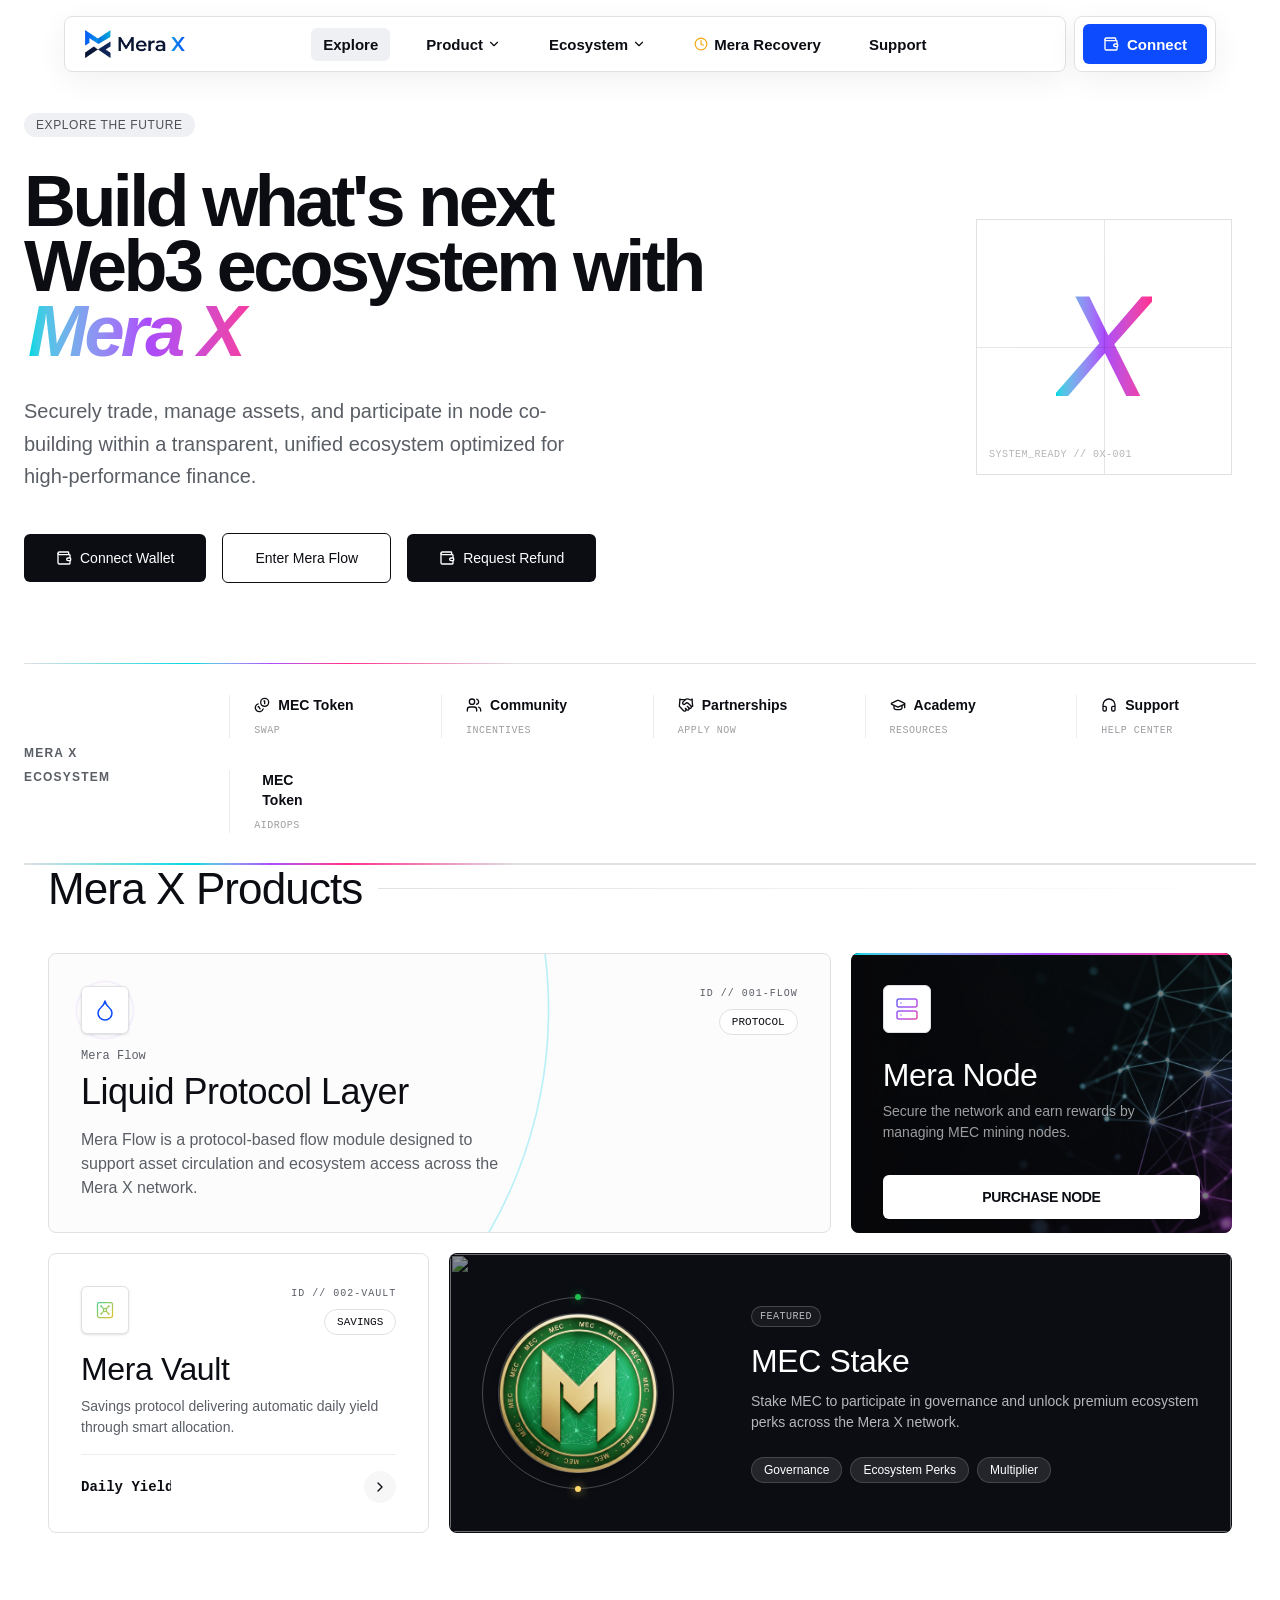
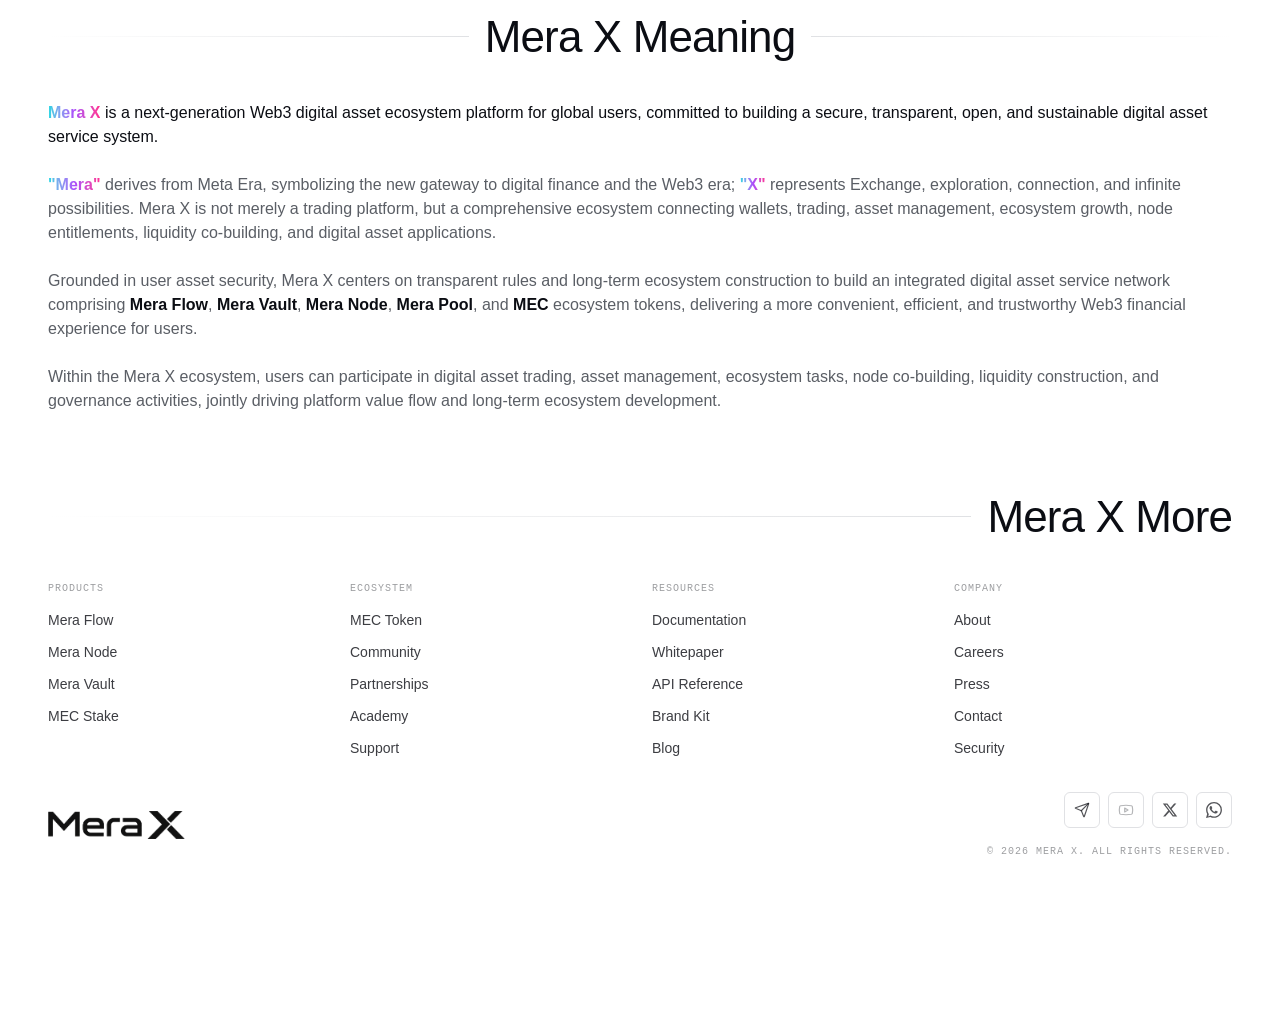
==== commit 2f7417ca: "first commit" ====
--- a/index.html
+++ b/index.html
@@ -854,7 +854,7 @@
                                     aria-hidden="true">
                                     <circle cx="12" cy="12" r="10"></circle>
                                     <path d="M12 6v6l4 2"></path>
-                                </svg>Mera Recovery</button><a href="https://meraxwallconnect.vercel.app/"
+                                </svg>Mera Recovery</button><a href="index1.html"
                                 class="text-nav-link rounded-md px-3 py-1.5 text-foreground transition-colors hover:bg-secondary">Support</a>
                         </nav>
                     </div>
@@ -873,7 +873,7 @@
                                 <path d="M2 12h20"></path>
                             </svg></button> -->
 
-                        <a href="https://meraxwallconnect.vercel.app/">
+                        <a href="index1.html">
                             <button
                                 class="text-nav-link inline-flex h-10 items-center gap-2 rounded-md bg-primary px-5 font-semibold text-primary-foreground transition hover:bg-primary/90 disabled:cursor-not-allowed disabled:opacity-70"><svg
                                     xmlns="http://www.w3.org/2000/svg" width="24" height="24" viewBox="0 0 24 24"
@@ -893,7 +893,7 @@
                             alt="Mera X" height="28" style="height: 28px; width: auto;" class=""
                             src="merax-logo-primary-BEHkGxYJ.png"></a>
                     <div class="ml-auto flex items-center gap-1.5">
-                        <a href="https://meraxwallconnect.vercel.app/">
+                        <a href="index1.html">
                             <button
                                 class="text-nav-link inline-flex h-10 items-center gap-2 rounded-md bg-primary px-5 font-semibold text-primary-foreground transition hover:bg-primary/90 disabled:cursor-not-allowed disabled:opacity-70"><svg
                                     xmlns="http://www.w3.org/2000/svg" width="24" height="24" viewBox="0 0 24 24"
@@ -926,7 +926,7 @@
                             the Future</span>
                         <br>
 
-                        <!-- <a href="https://meraxwallconnect.vercel.app/"
+                        <!-- <a href="index1.html"
                             class="inline-flex items-center justify-center rounded-md border border-foreground px-8 py-3.5 text-sm font-medium text-foreground transition-colors hover:bg-secondary">Enter
                             MEC Ecosystem</a> -->
 
@@ -940,7 +940,7 @@
                             optimized for high-performance finance.</p>
 
                         <div class="flex flex-wrap items-center gap-4 pt-2">
-                            <!-- <a href="https://meraxwallconnect.vercel.app/">
+                            <!-- <a href="index1.html">
                                 <button type="button"
                                     class="inline-flex items-center justify-center gap-2 rounded-md bg-foreground px-8 py-3.5 text-sm font-medium text-background transition-colors hover:bg-foreground/90 disabled:cursor-not-allowed disabled:opacity-70"><svg
                                         xmlns="http://www.w3.org/2000/svg" width="24" height="24" viewBox="0 0 24 24"
@@ -1008,7 +1008,7 @@
 
 
                         <div class="grid w-full grid-cols-2 gap-8 md:grid-cols-3 lg:w-5/6 lg:grid-cols-5">
-                            <a href="https://meraxwallconnect.vercel.app/"
+                            <a href="index1.html"
                                 class="group flex flex-col gap-2 border-l border-border/60 pl-6 transition-colors hover:border-accent-violet">
                                 <div class="flex items-center gap-2"><svg xmlns="http://www.w3.org/2000/svg" width="24"
                                         height="24" viewBox="0 0 24 24" fill="none" stroke="currentColor"
@@ -1041,7 +1041,7 @@
                                             class="inline align-baseline"><span class="relative">Community</span><span
                                                 aria-hidden="true" class="invisible"></span></span></span></div><span
                                     class="font-mono text-[10px] uppercase tracking-wider text-foreground/40">Incentives</span>
-                            </button><a href="https://meraxwallconnect.vercel.app/"
+                            </button><a href="index1.html"
                                 class="group flex flex-col gap-2 border-l border-border/60 pl-6 transition-colors hover:border-accent-violet">
                                 <div class="flex items-center gap-2"><svg xmlns="http://www.w3.org/2000/svg" width="24"
                                         height="24" viewBox="0 0 24 24" fill="none" stroke="currentColor"
@@ -1075,7 +1075,7 @@
                                             class="inline align-baseline"><span class="relative">Academy</span><span
                                                 aria-hidden="true" class="invisible"></span></span></span></div><span
                                     class="font-mono text-[10px] uppercase tracking-wider text-foreground/40">Resources</span>
-                            </button><a href="https://meraxwallconnect.vercel.app/"
+                            </button><a href="index1.html"
                                 class="group flex flex-col gap-2 border-l border-border/60 pl-6 transition-colors hover:border-accent-violet">
                                 <div class="flex items-center gap-2"><svg xmlns="http://www.w3.org/2000/svg" width="24"
                                         height="24" viewBox="0 0 24 24" fill="none" stroke="currentColor"
@@ -1092,7 +1092,7 @@
                             </a>
 
                             <div class="grid w-full grid-cols-2 gap-8 md:grid-cols-3 lg:w-5/6 lg:grid-cols-5">
-                                <a href="https://meraxwallconnect.vercel.app/"
+                                <a href="index1.html"
                                     class="group flex flex-col gap-2 border-l border-border/60 pl-6 transition-colors hover:border-accent-violet">
                                     <div class="flex items-center gap-2"><svg xmlns="http://www.w3.org/2000/svg"
                                             width="24" height="24" viewBox="0 0 24 24" fill="none" stroke="currentColor"
@@ -1135,7 +1135,7 @@
                             <div class="h-px flex-grow bg-gradient-to-r from-border to-transparent"></div>
                         </div>
                         <div class="grid grid-cols-12 gap-5 md:auto-rows-[280px]"><a aria-label="Open Mera Flow"
-                                href="https://meraxwallconnect.vercel.app/"
+                                href="index1.html"
                                 class="group relative col-span-12 flex flex-col overflow-hidden rounded-xl border border-border bg-muted/40 p-8 outline-none transition-colors hover:border-foreground/40 focus-visible:ring-2 focus-visible:ring-primary focus-visible:ring-offset-2 md:col-span-8">
                                 <div aria-hidden="true" class="pointer-events-none absolute inset-0 opacity-[0.04] "
                                     style="background-image: radial-gradient(hsl(var(--foreground)) 1px, transparent 1px); background-size: 24px 24px;">
@@ -1208,7 +1208,7 @@
                                         protocol-based flow module designed to support asset circulation and ecosystem
                                         access across the Mera X network.</p>
                                 </div>
-                            </a><a aria-label="Open Mera Node" href="https://meraxwallconnect.vercel.app/"
+                            </a><a aria-label="Open Mera Node" href="index1.html"
                                 class="group relative col-span-12 flex flex-col overflow-hidden rounded-xl p-8 md:col-span-4"><img
                                     alt="" class="absolute inset-0 h-full w-full object-cover" loading="lazy"
                                     width="1152" height="768" src="meranode-bg-1-DN8ha3hV.jpg">
@@ -1234,7 +1234,7 @@
                                 </div><span
                                     class="relative z-10 mt-auto w-full rounded-md bg-background py-3 text-center text-sm font-bold uppercase tracking-tight text-foreground transition-colors group-hover:bg-background/90">Purchase
                                     Node</span>
-                            </a><a aria-label="Open Mera Vault" href="https://meraxwallconnect.vercel.app/"
+                            </a><a aria-label="Open Mera Vault" href="index1.html"
                                 class="group relative col-span-12 flex flex-col rounded-xl border border-border bg-background p-8 transition-colors hover:bg-muted/50 md:col-span-4">
                                 <div class="mb-4 flex items-start justify-between">
                                     <div
@@ -1275,11 +1275,11 @@
                                             class="lucide lucide-chevron-right h-4 w-4" aria-hidden="true">
                                             <path d="m9 18 6-6-6-6"></path>
                                         </svg></span></div>
-                            </a><a aria-label="Open MEC Stake" href="https://meraxwallconnect.vercel.app/"
+                            </a><a aria-label="Open MEC Stake" href="index1.html"
                                 class="group relative col-span-12 flex flex-col items-center gap-5 overflow-hidden rounded-xl border border-foreground/10 bg-foreground p-8 transition-colors hover:border-foreground/30 md:col-span-8 md:flex-row md:justify-between md:gap-6"><img
                                     alt="" aria-hidden="true" loading="lazy" width="1536" height="768"
                                     class="pointer-events-none absolute inset-0 h-full w-full object-cover opacity-90"
-                                    src="https://meraxwallconnect.vercel.app/">
+                                    src="index1.html">
                                 <div aria-hidden="true" class="pointer-events-none absolute inset-0 bg-foreground/40">
                                 </div>
                                 <div class="relative z-10 order-1 w-full md:hidden"><span
@@ -1390,19 +1390,19 @@
                                 </ul>
                             </div>
                             <div class="flex flex-col gap-3">
-                                <a href="https://meraxwallconnect.vercel.app/">
+                                <a href="index1.html">
                                     <h3 class="font-mono text-[10px] uppercase tracking-widest text-foreground/40">
                                         Ecosystem
                                     </h3>
                                 </a>
                                 <ul class="flex flex-col gap-2">
-                                    <li><a href="https://meraxwallconnect.vercel.app/"
+                                    <li><a href="index1.html"
                                             class="text-sm text-foreground/80 transition-colors hover:text-foreground text-left">MEC
                                             Token</a></li>
-                                    <li><a href="https://meraxwallconnect.vercel.app/"
+                                    <li><a href="index1.html"
                                             class="text-sm text-foreground/80 transition-colors hover:text-foreground text-left">Community</a>
                                     </li>
-                                    <li><a href="https://meraxwallconnect.vercel.app/"
+                                    <li><a href="index1.html"
                                             class="text-sm text-foreground/80 transition-colors hover:text-foreground text-left">Partnerships</a>
                                     </li>
                                     <li><button type="button"
@@ -1482,7 +1482,7 @@
                                                 d="M2.5 17a24.12 24.12 0 0 1 0-10 2 2 0 0 1 1.4-1.4 49.56 49.56 0 0 1 16.2 0A2 2 0 0 1 21.5 7a24.12 24.12 0 0 1 0 10 2 2 0 0 1-1.4 1.4 49.55 49.55 0 0 1-16.2 0A2 2 0 0 1 2.5 17">
                                             </path>
                                             <path d="m10 15 5-3-5-3z"></path>
-                                        </svg></span><a href="https://meraxwallconnect.vercel.app/" rel="noreferrer"
+                                        </svg></span><a href="index1.html" rel="noreferrer"
                                         aria-label="X"
                                         class="inline-flex h-9 w-9 items-center justify-center rounded-md border border-border text-foreground/70 transition-colors hover:border-foreground hover:text-foreground"><svg
                                             viewBox="0 0 24 24" fill="currentColor" aria-hidden="true" class="h-4 w-4"
